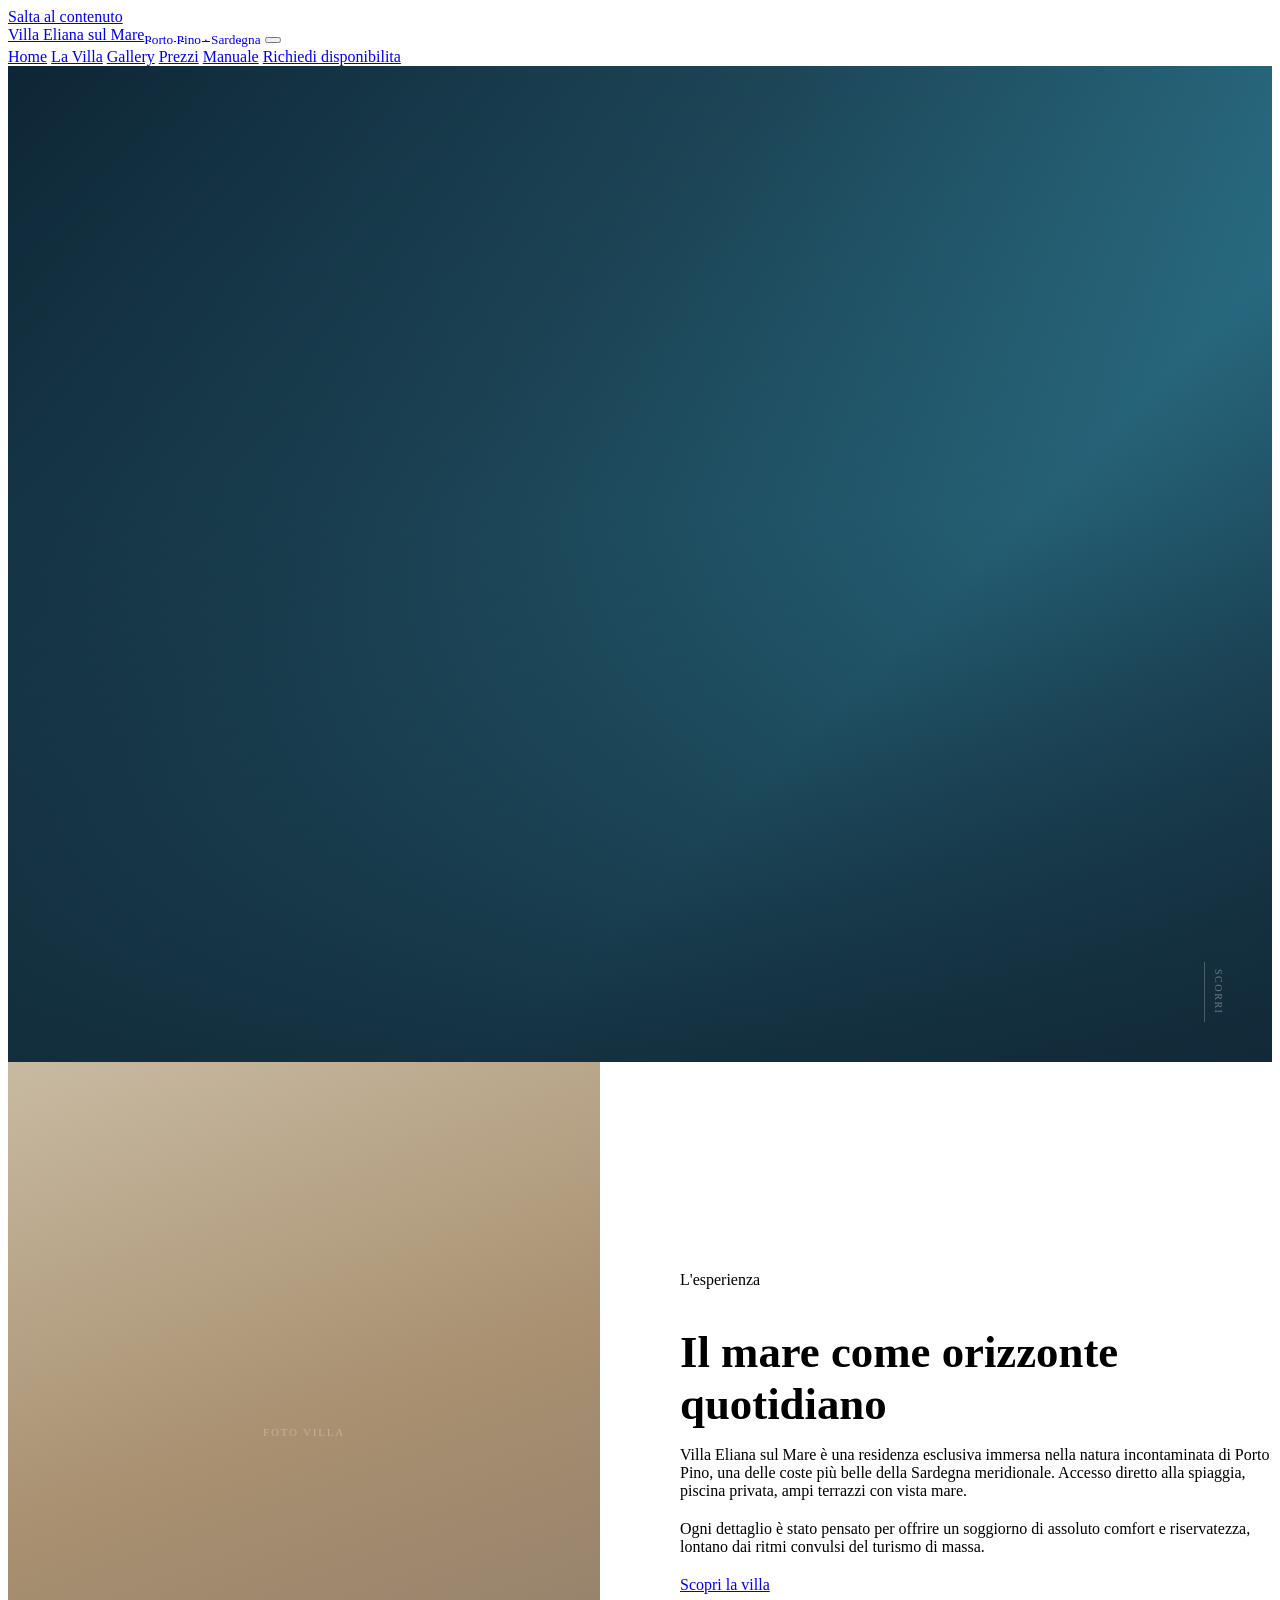
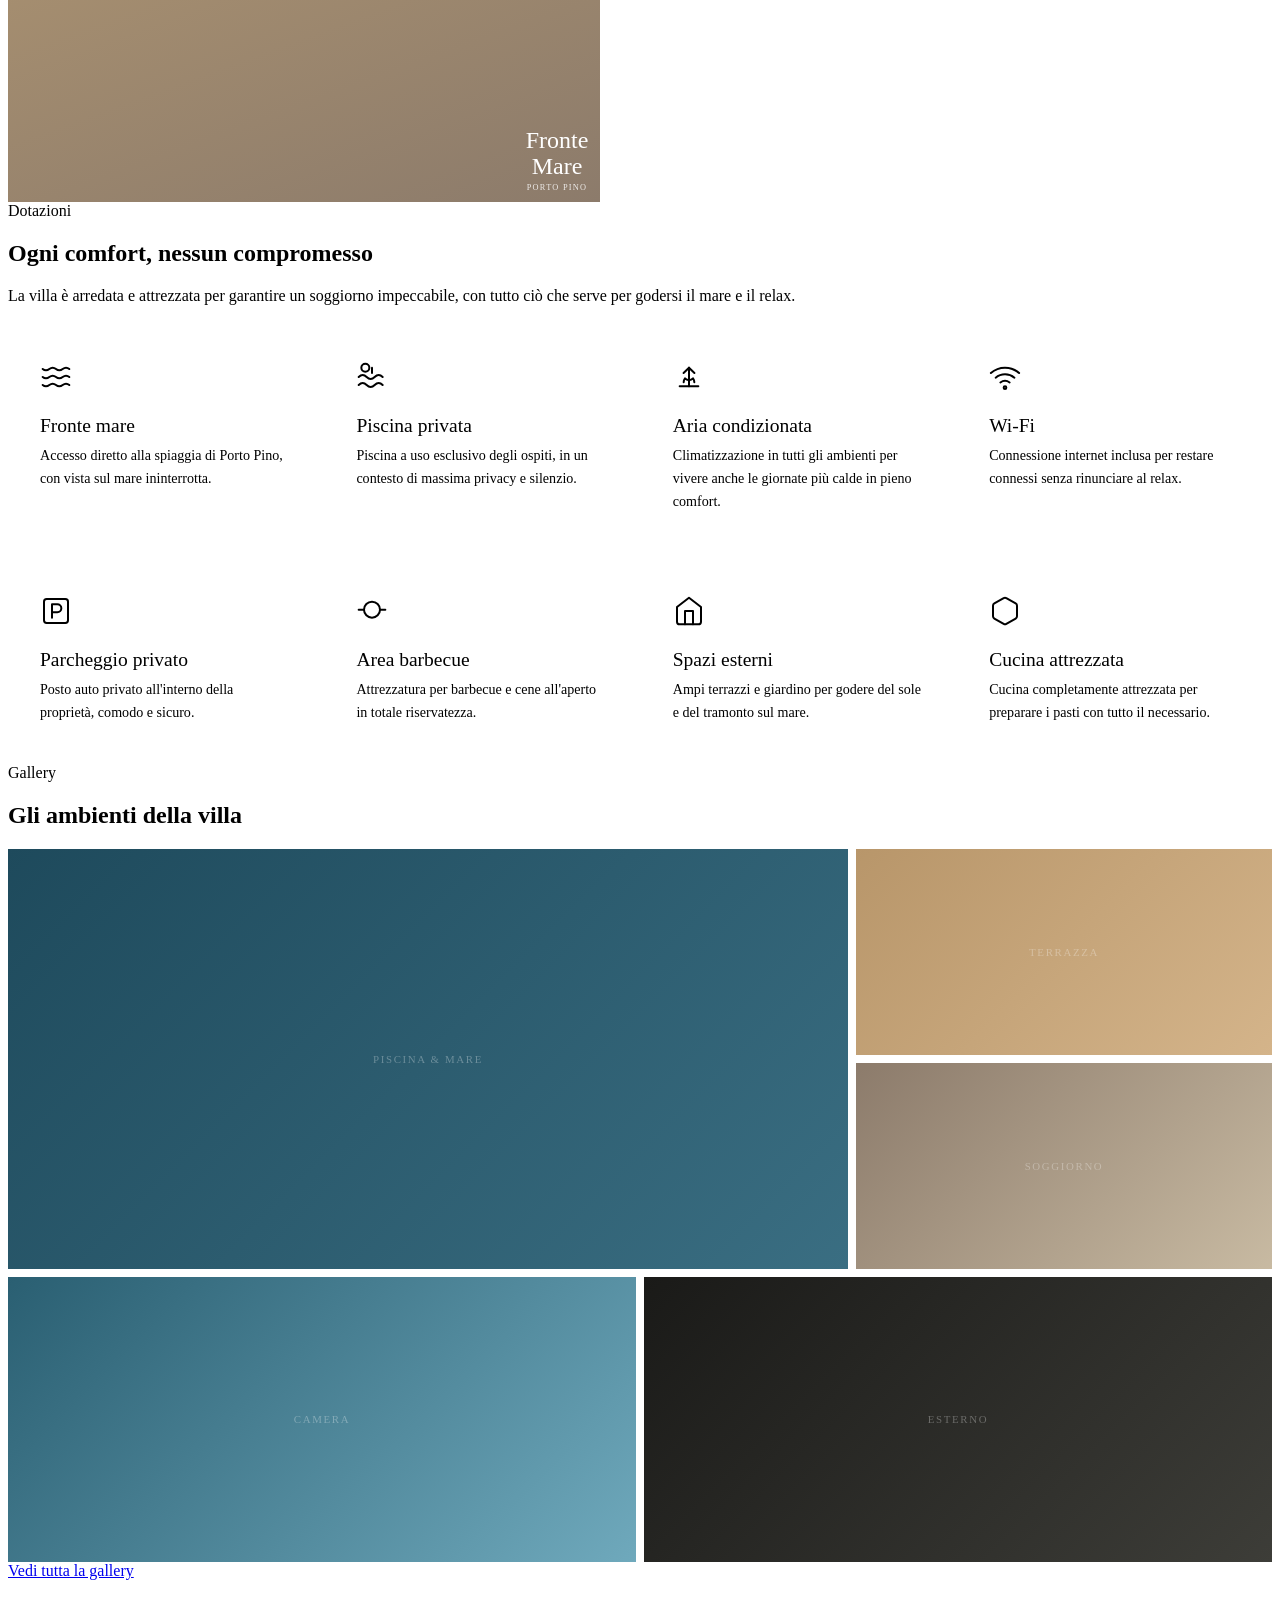
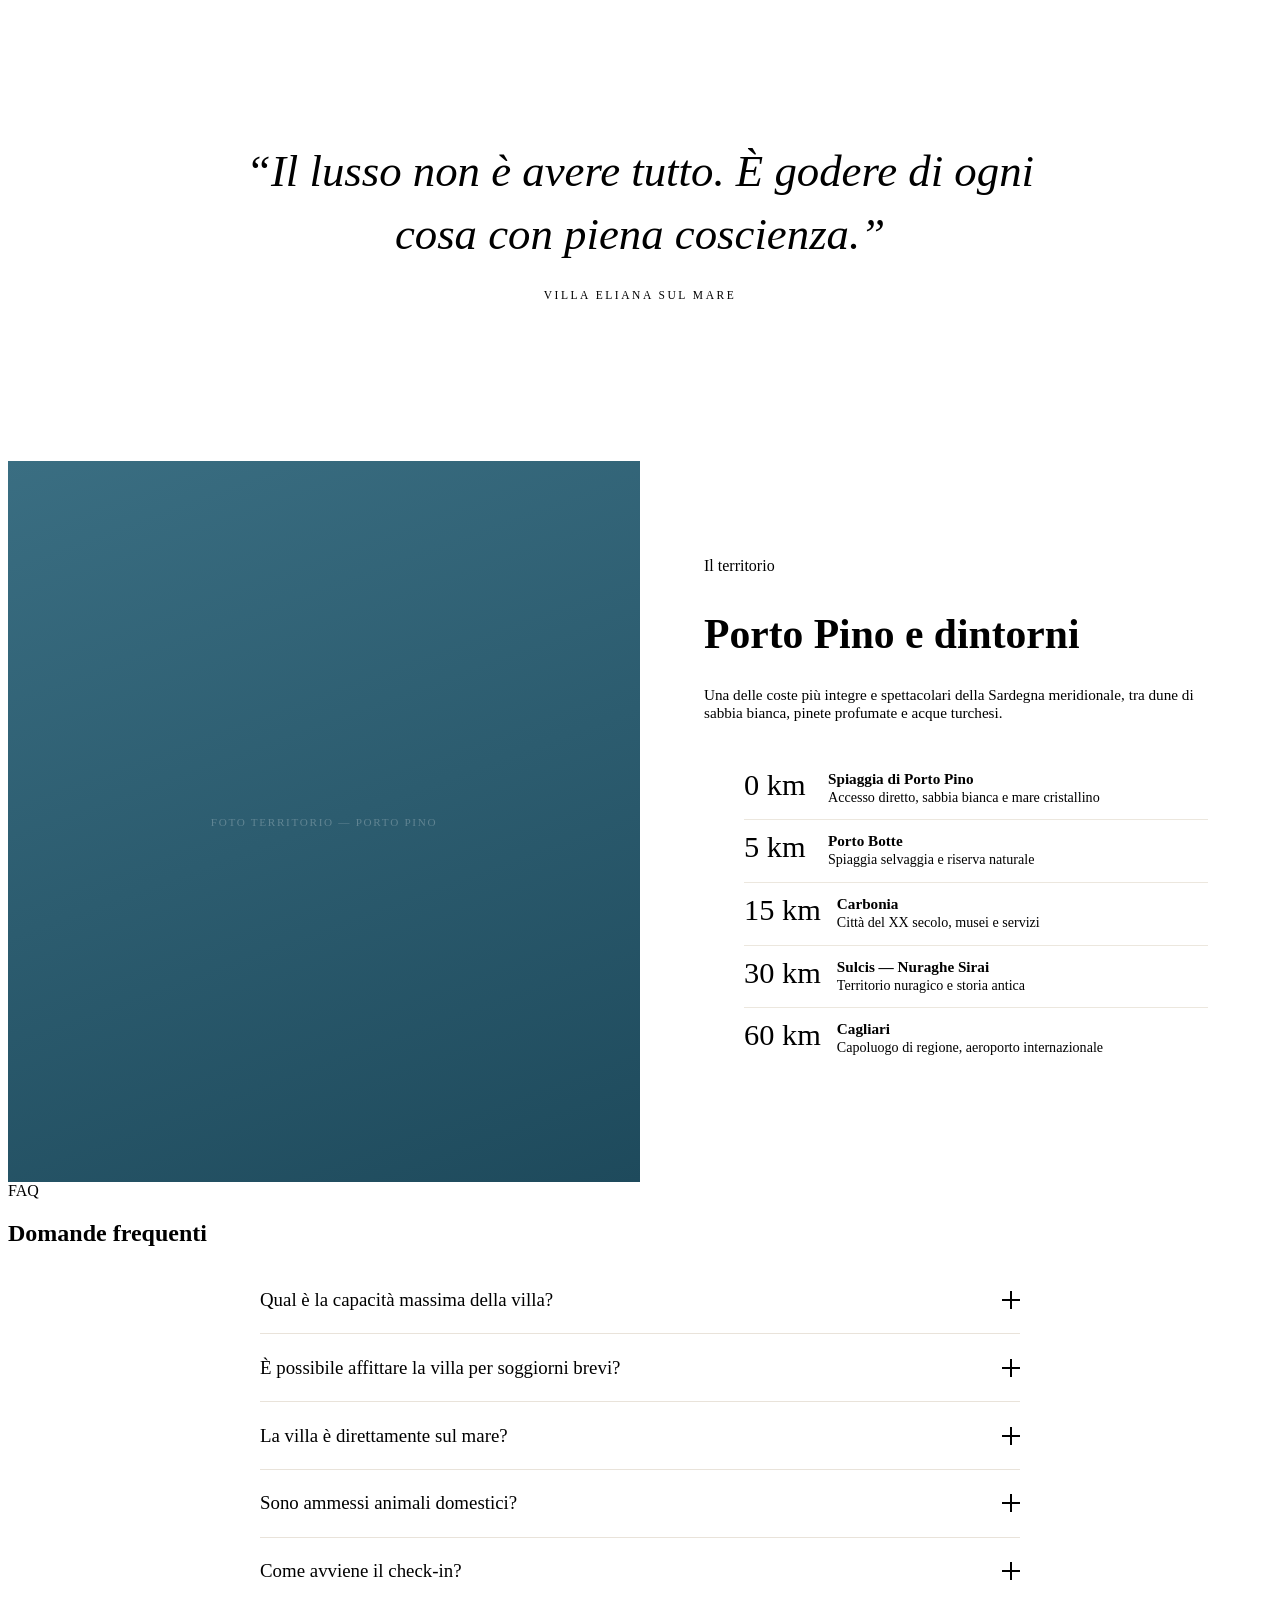
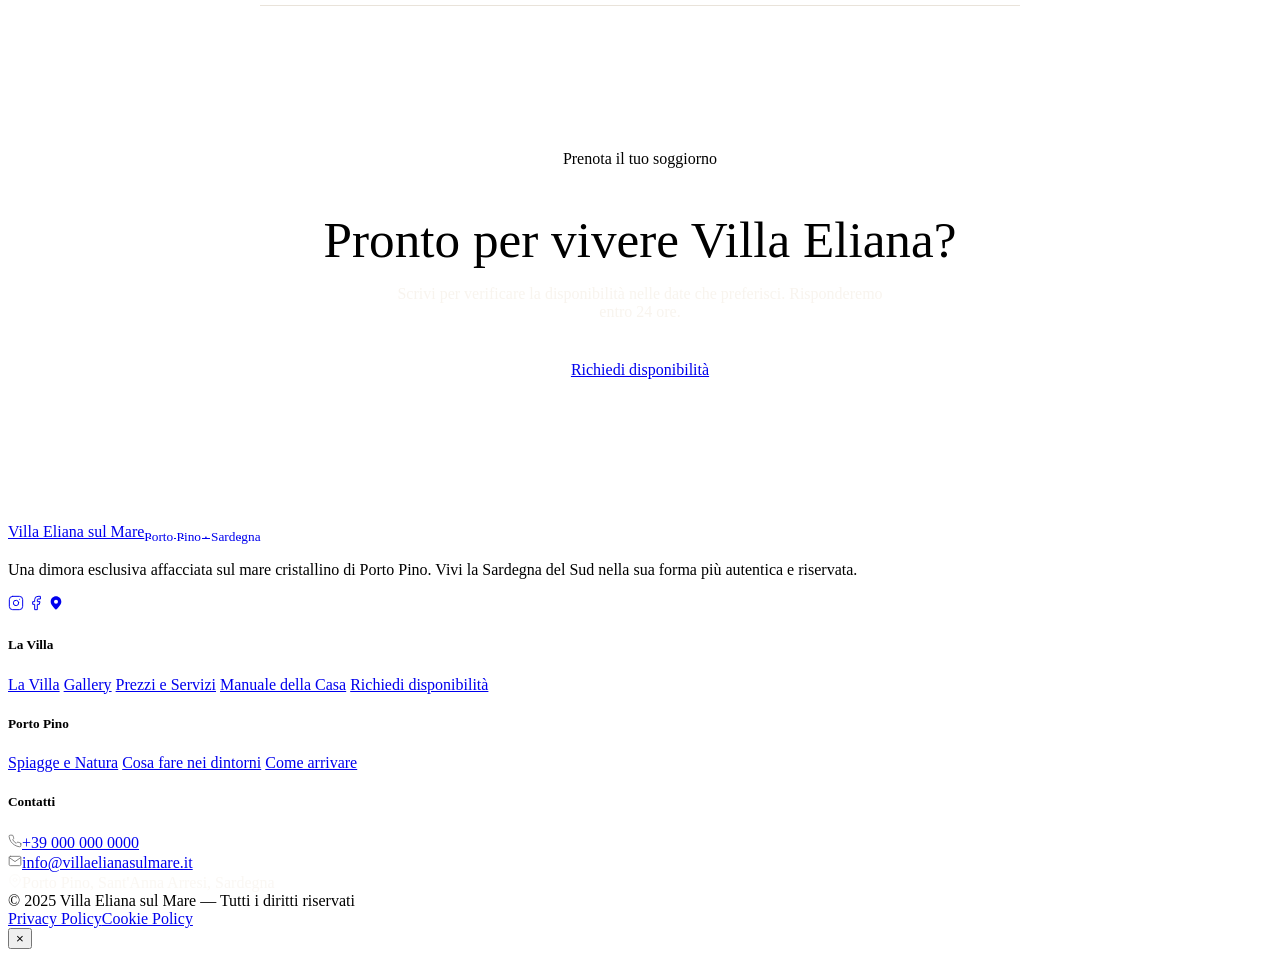
==== index.html @ 5206711b "Add files via upload" ====
<!DOCTYPE html>
<html lang="it">
<head>
<meta charset="UTF-8">
<meta name="viewport" content="width=device-width, initial-scale=1">
<title>Villa Eliana sul Mare — Affitto esclusivo fronte mare a Porto Pino, Sardegna</title>
<meta name="description" content="Villa Eliana sul Mare — dimora esclusiva con piscina privata e accesso diretto alla spiaggia di Porto Pino, Sardegna del Sud. Soggiorni di lusso in totale riservatezza.">
<link rel="preconnect" href="https://fonts.googleapis.com">
<link rel="preconnect" href="https://fonts.gstatic.com" crossorigin>
<link href="https://fonts.googleapis.com/css2?family=Cormorant+Garamond:ital,wght@0,300;0,400;0,600;1,300;1,400&family=Jost:wght@300;400;500;600&display=swap" rel="stylesheet">
<link rel="stylesheet" href="css/style.css">
<style>
/* ── HERO ── */
.hero { position: relative; min-height: 100svh; display: flex; align-items: flex-end; padding-bottom: 6rem; overflow: hidden; background: var(--sea-deep); }
.hero-bg { position: absolute; inset: 0; }
.hero-bg-img { width: 100%; height: 100%; object-fit: cover; object-position: center 35%; }
.hero-overlay { position: absolute; inset: 0; background: linear-gradient(to top, rgba(16,38,52,.86) 0%, rgba(16,38,52,.32) 55%, rgba(16,38,52,.1) 100%); }
/* Gradient placeholder when no photo */
.hero-bg-ph { width: 100%; height: 100%; background: linear-gradient(135deg, #0d2535 0%, #1e4a5c 35%, #2e7a92 65%, #1a3d4f 100%); }
.hero-content { position: relative; z-index: 2; color: var(--sand); width: 100%; }
.hero-eyebrow { font-family: var(--body); font-size: .68rem; font-weight: 500; letter-spacing: .28em; text-transform: uppercase; color: var(--gold-light); display: flex; align-items: center; gap: 1rem; margin-bottom: 1.25rem; opacity: 0; transform: translateY(16px); animation: fadeUp .8s var(--ease) .2s forwards; }
.hero-eyebrow::before { content: ''; width: 40px; height: 1px; background: var(--gold-light); display: block; }
.hero-h1 { font-family: var(--display); font-size: clamp(2.8rem, 6vw, 5.2rem); color: #fff; font-weight: 400; line-height: 1.07; letter-spacing: .01em; margin-bottom: 1.25rem; opacity: 0; transform: translateY(20px); animation: fadeUp .9s var(--ease) .4s forwards; }
.hero-sub { font-size: clamp(1rem, 1.8vw, 1.15rem); color: rgba(245,240,232,.78); max-width: 500px; line-height: 1.75; margin-bottom: 2.5rem; opacity: 0; transform: translateY(20px); animation: fadeUp .9s var(--ease) .6s forwards; }
.hero-actions { display: flex; gap: 1rem; flex-wrap: wrap; opacity: 0; transform: translateY(20px); animation: fadeUp .9s var(--ease) .8s forwards; }
.hero-scroll { position: absolute; bottom: 2.5rem; right: clamp(1.25rem,5vw,3rem); z-index: 2; display: flex; flex-direction: column; align-items: center; gap: .5rem; color: rgba(245,240,232,.4); font-size: .63rem; letter-spacing: .15em; text-transform: uppercase; writing-mode: vertical-rl; }
.hero-scroll::after { content: ''; width: 1px; height: 60px; background: rgba(245,240,232,.25); animation: scrollLine 1.6s var(--ease) infinite; }
@keyframes scrollLine { 0%{transform:scaleY(0);transform-origin:top} 50%{transform:scaleY(1);transform-origin:top} 51%{transform:scaleY(1);transform-origin:bottom} 100%{transform:scaleY(0);transform-origin:bottom} }
@keyframes fadeUp { to { opacity:1; transform:translateY(0); } }

/* ── INTRO ── */
.intro { display: grid; grid-template-columns: 1fr 1fr; gap: 5rem; align-items: center; }
.intro-visual { position: relative; }
.intro-img { aspect-ratio: 4/5; overflow: hidden; }
.intro-img-ph { width: 100%; height: 100%; background: linear-gradient(160deg, #c8baa2 0%, #a89070 50%, #8c7b6b 100%); display: flex; align-items: center; justify-content: center; color: rgba(255,255,255,.3); font-size: .7rem; letter-spacing: .15em; text-transform: uppercase; min-height: 400px; }
.intro-img img { width: 100%; height: 100%; object-fit: cover; transition: transform .8s var(--ease); }
.intro-img:hover img { transform: scale(1.04); }
.badge { position: absolute; bottom: -1.5rem; right: -1.5rem; background: var(--gold); color: #fff; width: 118px; height: 118px; border-radius: 50%; display: flex; flex-direction: column; align-items: center; justify-content: center; text-align: center; font-family: var(--display); font-size: 1.5rem; line-height: 1.1; padding: .5rem; z-index: 1; }
.badge small { font-family: var(--body); font-size: .52rem; letter-spacing: .15em; text-transform: uppercase; margin-top: 3px; opacity: .85; display: block; }
.intro-text h2 { font-family: var(--display); font-size: clamp(1.8rem,3.5vw,2.8rem); color: var(--sea-deep); margin-bottom: 1rem; }
.intro-text p { color: var(--ink-soft); margin-bottom: 1.25rem; }
@media(max-width:768px) { .intro { grid-template-columns:1fr;gap:3rem; } .badge { right:1rem;bottom:-1rem; } }

/* ── FEATURES ── */
.feat-grid { display: grid; grid-template-columns: repeat(4, 1fr); gap: 1.5px; background: var(--stone); }
.feat-card { background: var(--mist); padding: 2.5rem 2rem; transition: background .35s; }
.feat-card:hover { background: var(--sand); }
.feat-icon { margin-bottom: 1.1rem; color: var(--gold); }
.feat-title { font-family: var(--display); font-size: 1.22rem; color: var(--sea-deep); margin-bottom: .45rem; }
.feat-text { font-size: .88rem; color: var(--ink-soft); line-height: 1.65; margin: 0; }
@media(max-width:900px) { .feat-grid { grid-template-columns:1fr 1fr; } }
@media(max-width:520px) { .feat-grid { grid-template-columns:1fr; } }

/* ── GALLERY ── */
.gal { display: grid; grid-template-columns: repeat(12,1fr); gap: 8px; }
.gi { overflow: hidden; cursor: zoom-in; }
.gi-ph { width: 100%; height: 100%; display: flex; align-items: center; justify-content: center; font-size: .68rem; letter-spacing: .15em; text-transform: uppercase; color: rgba(255,255,255,.3); }
.gi img { width: 100%; height: 100%; object-fit: cover; transition: transform .7s var(--ease); display: block; }
.gi:hover img { transform: scale(1.06); }
.gi:nth-child(1) { grid-column:span 8; grid-row:span 2; min-height:420px; }
.gi:nth-child(2),.gi:nth-child(3) { grid-column:span 4; min-height:205px; }
.gi:nth-child(4),.gi:nth-child(5) { grid-column:span 6; min-height:285px; }
@media(max-width:768px) { .gal{grid-template-columns:1fr 1fr;gap:4px} .gi:nth-child(1){grid-column:span 2;min-height:260px} .gi:nth-child(2),.gi:nth-child(3),.gi:nth-child(4),.gi:nth-child(5){grid-column:span 1;min-height:180px} }

/* ── QUOTE ── */
.quote-sec { background: var(--sea-deep); padding: 9rem 0; text-align: center; position: relative; overflow: hidden; }
.quote-sec::before { content: '\201C'; position: absolute; top: -3rem; left: 50%; transform: translateX(-50%); font-family: var(--display); font-size: 22rem; color: rgba(255,255,255,.028); line-height: 1; pointer-events: none; }
.q-text { font-family: var(--display); font-size: clamp(1.6rem,3.5vw,2.8rem); color: var(--sand); font-style: italic; line-height: 1.4; max-width: 800px; margin: 0 auto 1.5rem; position: relative; z-index: 1; }
.q-by { font-family: var(--body); font-size: .72rem; letter-spacing: .22em; text-transform: uppercase; color: var(--gold-light); position: relative; z-index: 1; }

/* ── TERRITORY ── */
.territory { display: grid; grid-template-columns: 1fr 1fr; min-height: 580px; }
.terr-map { overflow: hidden; min-height: 360px; }
.terr-map-ph { width: 100%; height: 100%; background: linear-gradient(160deg, #3a6e82 0%, #1e4a5c 100%); display: flex; align-items: center; justify-content: center; color: rgba(255,255,255,.25); font-size: .7rem; letter-spacing: .15em; text-transform: uppercase; min-height: 400px; }
.terr-map img { width: 100%; height: 100%; object-fit: cover; }
.terr-body { background: var(--sand); padding: 6rem clamp(2.5rem,5vw,4.5rem); display: flex; flex-direction: column; justify-content: center; }
.terr-body h2 { font-family: var(--display); font-size: clamp(1.8rem,3.5vw,2.6rem); color: var(--sea-deep); margin-bottom: .75rem; }
.terr-body > p { color: var(--ink-soft); font-size: .95rem; margin: 1rem 0 2rem; }
.terr-list { display: flex; flex-direction: column; gap: .75rem; }
.terr-item { display: flex; gap: 1rem; align-items: flex-start; padding-bottom: .85rem; border-bottom: 1px solid rgba(200,186,162,.35); }
.terr-item:last-child { border-bottom: none; }
.terr-dist { font-family: var(--display); font-size: 1.9rem; color: var(--gold); min-width: 68px; line-height: 1; }
.terr-info { font-size: .88rem; color: var(--ink-soft); }
.terr-info strong { display: block; font-size: .95rem; color: var(--ink); margin-bottom: 1px; }
@media(max-width:768px) { .territory { grid-template-columns:1fr; } }

/* ── FAQ ── */
.faq-wrap { max-width: 760px; margin-inline: auto; }
.faq-item { border-bottom: 1px solid rgba(200,186,162,.4); }
.faq-q { display: flex; align-items: center; justify-content: space-between; width: 100%; padding: 1.4rem 0; text-align: left; font-family: var(--display); font-size: 1.18rem; color: var(--sea-deep); gap: 1rem; cursor: pointer; background: none; border: none; transition: color .3s; }
.faq-q:hover { color: var(--gold); }
.faq-icon { width: 18px; height: 18px; flex-shrink: 0; position: relative; }
.faq-icon::before,.faq-icon::after { content: ''; position: absolute; background: currentColor; transition: transform .3s var(--ease),opacity .3s; }
.faq-icon::before { width: 2px; height: 100%; top: 0; left: 50%; transform: translateX(-50%); }
.faq-icon::after { width: 100%; height: 2px; top: 50%; left: 0; transform: translateY(-50%); }
.faq-q.open .faq-icon::before { transform: translateX(-50%) rotate(90deg); opacity: 0; }
.faq-ans { overflow: hidden; max-height: 0; transition: max-height .45s var(--ease); }
.faq-ans-in { padding-bottom: 1.4rem; color: var(--ink-soft); line-height: 1.8; font-size: .95rem; }

/* ── CTA ── */
.cta-sec { background: linear-gradient(135deg, var(--sea-deep) 0%, var(--sea) 100%); text-align: center; padding: 9rem 0; }
.cta-sec h2 { font-family: var(--display); color: var(--sand); font-size: clamp(2rem,4vw,3.2rem); font-weight: 400; margin-bottom: 1rem; }
.cta-sec p { color: rgba(245,240,232,.72); max-width: 500px; margin: 0 auto 2.5rem; }
.cta-sec .eyebrow { color: var(--gold-light); }
</style>
</head>
<body>

<a class="skip-link" href="#main">Salta al contenuto</a>

<header class="site-header" id="site-header">
  <div class="container">
    <div class="header-inner">
      <a href="index.html" class="site-logo">Villa Eliana sul Mare<sub>Porto Pino &middot; Sardegna</sub></a>
      <button class="menu-toggle" id="menu-toggle" aria-controls="nav-links" aria-expanded="false" aria-label="Apri menu">
        <span></span><span></span><span></span>
      </button>
      <nav class="nav-links" id="nav-links" aria-label="Menu principale">
        <a href="index.html" class="nav-link active">Home</a>
        <a href="villa.html" class="nav-link">La Villa</a>
        <a href="gallery.html" class="nav-link">Gallery</a>
        <a href="prezzi.html" class="nav-link">Prezzi</a>
        <a href="manuale.html" class="nav-link">Manuale</a>
        <a href="contatti.html" class="nav-link btn btn--ghost nav-cta">Richiedi disponibilita</a>
      </nav>
    </div>
  </div>
</header>

<main id="main">

  <!-- HERO -->
  <section class="hero" aria-label="Villa Eliana — benvenuto">
    <div class="hero-bg">
      <div class="hero-bg-ph"></div>
      <!-- Quando hai la foto: <img class="hero-bg-img" src="images/hero.jpg" alt="Vista mare Villa Eliana, Porto Pino" loading="eager"> -->
    </div>
    <div class="hero-overlay" aria-hidden="true"></div>
    <div class="container">
      <div class="hero-content">
        <p class="hero-eyebrow">Porto Pino &middot; Sardegna</p>
        <h1 class="hero-h1">Villa Eliana<br>sul Mare</h1>
        <p class="hero-sub">Una dimora esclusiva affacciata sul mare cristallino di Porto Pino, nel cuore della Sardegna del Sud.</p>
        <div class="hero-actions">
          <a href="contatti.html" class="btn btn--gold">Richiedi disponibilita</a>
          <a href="villa.html" class="btn btn--ghost">Scopri la villa</a>
        </div>
      </div>
    </div>
    <div class="hero-scroll" aria-hidden="true">Scorri</div>
  </section>

  <!-- INTRO -->
  <section class="section" aria-labelledby="intro-h">
    <div class="container">
      <div class="intro">
        <div class="intro-visual reveal">
          <div class="intro-img">
            <div class="intro-img-ph">Foto villa</div>
            <!-- <img src="images/intro.jpg" alt="Villa Eliana — piscina e giardino" loading="lazy"> -->
          </div>
          <div class="badge" aria-hidden="true">Fronte<br>Mare<small>Porto Pino</small></div>
        </div>
        <div class="intro-text reveal">
          <span class="eyebrow">L'esperienza</span>
          <h2 id="intro-h">Il mare come orizzonte quotidiano</h2>
          <div class="divider divider--l"></div>
          <p>Villa Eliana sul Mare &egrave; una residenza esclusiva immersa nella natura incontaminata di Porto Pino, una delle coste pi&ugrave; belle della Sardegna meridionale. Accesso diretto alla spiaggia, piscina privata, ampi terrazzi con vista mare.</p>
          <p>Ogni dettaglio &egrave; stato pensato per offrire un soggiorno di assoluto comfort e riservatezza, lontano dai ritmi convulsi del turismo di massa.</p>
          <a href="villa.html" class="btn btn--outline">Scopri la villa</a>
        </div>
      </div>
    </div>
  </section>

  <!-- COMFORT -->
  <section class="section section--alt" aria-labelledby="comfort-h">
    <div class="container">
      <div class="sec-header">
        <span class="eyebrow">Dotazioni</span>
        <h2 id="comfort-h">Ogni comfort, nessun compromesso</h2>
        <div class="divider"></div>
        <p>La villa &egrave; arredata e attrezzata per garantire un soggiorno impeccabile, con tutto ci&ograve; che serve per godersi il mare e il relax.</p>
      </div>
    </div>
    <div class="feat-grid">
      <div class="feat-card reveal">
        <div class="feat-icon"><svg xmlns="http://www.w3.org/2000/svg" viewBox="0 0 24 24" fill="none" stroke="currentColor" stroke-width="1.5" stroke-linecap="round" stroke-linejoin="round" width="32" height="32"><path d="M2 12c.6.5 1.2 1 2.5 1C7 13 7 11 9.5 11c2.6 0 2.4 2 5 2 2.5 0 2.5-2 5-2 1.3 0 1.9.5 2.5 1"/><path d="M2 18c.6.5 1.2 1 2.5 1 2.5 0 2.5-2 5-2 2.6 0 2.4 2 5 2 2.5 0 2.5-2 5-2 1.3 0 1.9.5 2.5 1"/><path d="M2 6c.6.5 1.2 1 2.5 1C7 7 7 5 9.5 5c2.6 0 2.4 2 5 2 2.5 0 2.5-2 5-2 1.3 0 1.9.5 2.5 1"/></svg></div>
        <div class="feat-title">Fronte mare</div>
        <p class="feat-text">Accesso diretto alla spiaggia di Porto Pino, con vista sul mare ininterrotta.</p>
      </div>
      <div class="feat-card reveal">
        <div class="feat-icon"><svg xmlns="http://www.w3.org/2000/svg" viewBox="0 0 24 24" fill="none" stroke="currentColor" stroke-width="1.5" stroke-linecap="round" stroke-linejoin="round" width="32" height="32"><path d="M2 12c2-2 4-2 6 0s4 2 6 0 4-2 6 0"/><path d="M2 18c2-2 4-2 6 0s4 2 6 0 4-2 6 0"/><circle cx="7" cy="5" r="3"/><path d="M12 5v4"/></svg></div>
        <div class="feat-title">Piscina privata</div>
        <p class="feat-text">Piscina a uso esclusivo degli ospiti, in un contesto di massima privacy e silenzio.</p>
      </div>
      <div class="feat-card reveal">
        <div class="feat-icon"><svg xmlns="http://www.w3.org/2000/svg" viewBox="0 0 24 24" fill="none" stroke="currentColor" stroke-width="1.5" stroke-linecap="round" stroke-linejoin="round" width="32" height="32"><path d="M8 16a5 5 0 0 1 1-3 4 4 0 0 0 6 0 5 5 0 0 1 1 3"/><path d="M7.93 9.01 12 5l4.07 4.01M5 19h14"/><line x1="12" y1="5" x2="12" y2="19"/></svg></div>
        <div class="feat-title">Aria condizionata</div>
        <p class="feat-text">Climatizzazione in tutti gli ambienti per vivere anche le giornate pi&ugrave; calde in pieno comfort.</p>
      </div>
      <div class="feat-card reveal">
        <div class="feat-icon"><svg xmlns="http://www.w3.org/2000/svg" viewBox="0 0 24 24" fill="none" stroke="currentColor" stroke-width="1.5" stroke-linecap="round" stroke-linejoin="round" width="32" height="32"><path d="M5 12.55a11 11 0 0 1 14.08 0"/><path d="M1.42 9a16 16 0 0 1 21.16 0"/><path d="M8.53 16.11a6 6 0 0 1 6.95 0"/><circle cx="12" cy="20" r="1"/></svg></div>
        <div class="feat-title">Wi-Fi</div>
        <p class="feat-text">Connessione internet inclusa per restare connessi senza rinunciare al relax.</p>
      </div>
      <div class="feat-card reveal">
        <div class="feat-icon"><svg xmlns="http://www.w3.org/2000/svg" viewBox="0 0 24 24" fill="none" stroke="currentColor" stroke-width="1.5" stroke-linecap="round" stroke-linejoin="round" width="32" height="32"><rect x="3" y="3" width="18" height="18" rx="2"/><path d="M9 17V7h4a3 3 0 0 1 0 6H9"/></svg></div>
        <div class="feat-title">Parcheggio privato</div>
        <p class="feat-text">Posto auto privato all'interno della propriet&agrave;, comodo e sicuro.</p>
      </div>
      <div class="feat-card reveal">
        <div class="feat-icon"><svg xmlns="http://www.w3.org/2000/svg" viewBox="0 0 24 24" fill="none" stroke="currentColor" stroke-width="1.5" stroke-linecap="round" stroke-linejoin="round" width="32" height="32"><circle cx="12" cy="11" r="6"/><path d="M6 11H2m20 0h-4"/></svg></div>
        <div class="feat-title">Area barbecue</div>
        <p class="feat-text">Attrezzatura per barbecue e cene all'aperto in totale riservatezza.</p>
      </div>
      <div class="feat-card reveal">
        <div class="feat-icon"><svg xmlns="http://www.w3.org/2000/svg" viewBox="0 0 24 24" fill="none" stroke="currentColor" stroke-width="1.5" stroke-linecap="round" stroke-linejoin="round" width="32" height="32"><path d="M3 9l9-7 9 7v11a2 2 0 0 1-2 2H5a2 2 0 0 1-2-2z"/><polyline points="9 22 9 12 15 12 15 22"/></svg></div>
        <div class="feat-title">Spazi esterni</div>
        <p class="feat-text">Ampi terrazzi e giardino per godere del sole e del tramonto sul mare.</p>
      </div>
      <div class="feat-card reveal">
        <div class="feat-icon"><svg xmlns="http://www.w3.org/2000/svg" viewBox="0 0 24 24" fill="none" stroke="currentColor" stroke-width="1.5" stroke-linecap="round" stroke-linejoin="round" width="32" height="32"><path d="M21 16V8a2 2 0 0 0-1-1.73l-7-4a2 2 0 0 0-2 0l-7 4A2 2 0 0 0 3 8v8a2 2 0 0 0 1 1.73l7 4a2 2 0 0 0 2 0l7-4A2 2 0 0 0 21 16z"/></svg></div>
        <div class="feat-title">Cucina attrezzata</div>
        <p class="feat-text">Cucina completamente attrezzata per preparare i pasti con tutto il necessario.</p>
      </div>
    </div>
  </section>

  <!-- GALLERY PREVIEW -->
  <section class="section" aria-labelledby="gal-h">
    <div class="container">
      <div class="sec-header">
        <span class="eyebrow">Gallery</span>
        <h2 id="gal-h">Gli ambienti della villa</h2>
        <div class="divider"></div>
      </div>
      <div class="gal">
        <div class="gi"><div class="gi-ph" style="background:linear-gradient(135deg,#1e4a5c,#3a6e82);min-height:420px">Piscina &amp; Mare</div></div>
        <div class="gi"><div class="gi-ph" style="background:linear-gradient(135deg,#b8966a,#d4b48a);min-height:205px">Terrazza</div></div>
        <div class="gi"><div class="gi-ph" style="background:linear-gradient(135deg,#8c7b6b,#c8baa2);min-height:205px">Soggiorno</div></div>
        <div class="gi"><div class="gi-ph" style="background:linear-gradient(135deg,#2a5f72,#6fa9bc);min-height:285px">Camera</div></div>
        <div class="gi"><div class="gi-ph" style="background:linear-gradient(135deg,#1a1a18,#3d3d38);min-height:285px">Esterno</div></div>
      </div>
      <div class="text-center mt-lg">
        <a href="gallery.html" class="btn btn--outline">Vedi tutta la gallery</a>
      </div>
    </div>
  </section>

  <!-- QUOTE -->
  <section class="quote-sec" aria-label="Citazione">
    <div class="container">
      <blockquote>
        <p class="q-text">&ldquo;Il lusso non &egrave; avere tutto. &Egrave; godere di ogni cosa con piena coscienza.&rdquo;</p>
        <footer class="q-by">Villa Eliana sul Mare</footer>
      </blockquote>
    </div>
  </section>

  <!-- TERRITORY -->
  <section class="territory" aria-labelledby="terr-h">
    <div class="terr-map">
      <div class="terr-map-ph">Foto territorio &mdash; Porto Pino</div>
      <!-- <img src="images/territorio.jpg" alt="Porto Pino e dintorni" loading="lazy"> -->
    </div>
    <div class="terr-body">
      <span class="eyebrow">Il territorio</span>
      <h2 id="terr-h">Porto Pino e dintorni</h2>
      <div class="divider divider--l"></div>
      <p>Una delle coste pi&ugrave; integre e spettacolari della Sardegna meridionale, tra dune di sabbia bianca, pinete profumate e acque turchesi.</p>
      <ul class="terr-list">
        <li class="terr-item reveal"><span class="terr-dist">0 km</span><div class="terr-info"><strong>Spiaggia di Porto Pino</strong>Accesso diretto, sabbia bianca e mare cristallino</div></li>
        <li class="terr-item reveal"><span class="terr-dist">5 km</span><div class="terr-info"><strong>Porto Botte</strong>Spiaggia selvaggia e riserva naturale</div></li>
        <li class="terr-item reveal"><span class="terr-dist">15 km</span><div class="terr-info"><strong>Carbonia</strong>Citt&agrave; del XX secolo, musei e servizi</div></li>
        <li class="terr-item reveal"><span class="terr-dist">30 km</span><div class="terr-info"><strong>Sulcis &mdash; Nuraghe Sirai</strong>Territorio nuragico e storia antica</div></li>
        <li class="terr-item reveal"><span class="terr-dist">60 km</span><div class="terr-info"><strong>Cagliari</strong>Capoluogo di regione, aeroporto internazionale</div></li>
      </ul>
    </div>
  </section>

  <!-- FAQ -->
  <section class="section section--alt" aria-labelledby="faq-h">
    <div class="container">
      <div class="sec-header">
        <span class="eyebrow">FAQ</span>
        <h2 id="faq-h">Domande frequenti</h2>
        <div class="divider"></div>
      </div>
      <div class="faq-wrap" id="faq-accordion">
        <div class="faq-item">
          <button class="faq-q" aria-expanded="false" aria-controls="faq1"><span>Qual &egrave; la capacit&agrave; massima della villa?</span><span class="faq-icon" aria-hidden="true"></span></button>
          <div class="faq-ans" id="faq1"><div class="faq-ans-in">La villa pu&ograve; ospitare fino a 8 persone in totale comfort. Per maggiori dettagli sugli spazi e la disposizione delle camere, consulta la sezione <a href="prezzi.html">Prezzi e Servizi</a> o contattaci direttamente.</div></div>
        </div>
        <div class="faq-item">
          <button class="faq-q" aria-expanded="false" aria-controls="faq2"><span>È possibile affittare la villa per soggiorni brevi?</span><span class="faq-icon" aria-hidden="true"></span></button>
          <div class="faq-ans" id="faq2"><div class="faq-ans-in">In alta stagione il soggiorno minimo &egrave; di 7 notti (sabato-sabato). In bassa stagione sono possibili periodi pi&ugrave; brevi. Controlla la disponibilit&agrave; nella pagina <a href="prezzi.html">Prezzi e Servizi</a> o scrivici.</div></div>
        </div>
        <div class="faq-item">
          <button class="faq-q" aria-expanded="false" aria-controls="faq3"><span>La villa &egrave; direttamente sul mare?</span><span class="faq-icon" aria-hidden="true"></span></button>
          <div class="faq-ans" id="faq3"><div class="faq-ans-in">S&igrave;, Villa Eliana si trova in posizione fronte mare con accesso diretto alla spiaggia di Porto Pino. La vista sul mare &egrave; presente da quasi tutti gli ambienti della villa.</div></div>
        </div>
        <div class="faq-item">
          <button class="faq-q" aria-expanded="false" aria-controls="faq4"><span>Sono ammessi animali domestici?</span><span class="faq-icon" aria-hidden="true"></span></button>
          <div class="faq-ans" id="faq4"><div class="faq-ans-in">Per informazioni sull'ammissione di animali domestici, vi preghiamo di <a href="contatti.html">contattarci</a> prima della prenotazione: ogni richiesta viene valutata singolarmente.</div></div>
        </div>
        <div class="faq-item">
          <button class="faq-q" aria-expanded="false" aria-controls="faq5"><span>Come avviene il check-in?</span><span class="faq-icon" aria-hidden="true"></span></button>
          <div class="faq-ans" id="faq5"><div class="faq-ans-in">Le modalit&agrave; di check-in sono descritte nel <a href="manuale.html">Manuale della Casa</a>. Riceverai tutte le istruzioni dettagliate via email prima del tuo arrivo.</div></div>
        </div>
      </div>
    </div>
  </section>

  <!-- CTA -->
  <section class="cta-sec" aria-labelledby="cta-h">
    <div class="container">
      <span class="eyebrow">Prenota il tuo soggiorno</span>
      <h2 id="cta-h">Pronto per vivere Villa Eliana?</h2>
      <p>Scrivi per verificare la disponibilit&agrave; nelle date che preferisci. Risponderemo entro 24 ore.</p>
      <a href="contatti.html" class="btn btn--gold">Richiedi disponibilit&agrave;</a>
    </div>
  </section>

</main>

<footer class="site-footer">
  <div class="container">
    <div class="footer-grid">
      <div class="footer-brand">
        <a href="index.html" class="footer-logo">Villa Eliana sul Mare<sub>Porto Pino &middot; Sardegna</sub></a>
        <p>Una dimora esclusiva affacciata sul mare cristallino di Porto Pino. Vivi la Sardegna del Sud nella sua forma pi&ugrave; autentica e riservata.</p>
        <div class="footer-social">
          <a href="#" class="social-a" aria-label="Instagram"><svg xmlns="http://www.w3.org/2000/svg" viewBox="0 0 24 24" fill="none" stroke="currentColor" stroke-width="1.5" stroke-linecap="round" stroke-linejoin="round" width="16" height="16"><rect x="2" y="2" width="20" height="20" rx="5"/><path d="M16 11.37A4 4 0 1 1 12.63 8 4 4 0 0 1 16 11.37z"/><line x1="17.5" y1="6.5" x2="17.51" y2="6.5"/></svg></a>
          <a href="#" class="social-a" aria-label="Facebook"><svg xmlns="http://www.w3.org/2000/svg" viewBox="0 0 24 24" fill="none" stroke="currentColor" stroke-width="1.5" stroke-linecap="round" stroke-linejoin="round" width="16" height="16"><path d="M18 2h-3a5 5 0 0 0-5 5v3H7v4h3v8h4v-8h3l1-4h-4V7a1 1 0 0 1 1-1h3z"/></svg></a>
          <a href="#" class="social-a" aria-label="Airbnb"><svg xmlns="http://www.w3.org/2000/svg" viewBox="0 0 24 24" fill="currentColor" width="16" height="16"><path d="M12 2C7.6 2 4 5.6 4 10c0 5.4 8 12 8 12s8-6.6 8-12c0-4.4-3.6-8-8-8zm0 11a3 3 0 1 1 0-6 3 3 0 0 1 0 6z"/></svg></a>
        </div>
      </div>
      <div class="footer-col">
        <h5>La Villa</h5>
        <nav class="footer-links">
          <a href="villa.html">La Villa</a>
          <a href="gallery.html">Gallery</a>
          <a href="prezzi.html">Prezzi e Servizi</a>
          <a href="manuale.html">Manuale della Casa</a>
          <a href="contatti.html">Richiedi disponibilit&agrave;</a>
        </nav>
      </div>
      <div class="footer-col">
        <h5>Porto Pino</h5>
        <nav class="footer-links">
          <a href="#">Spiagge e Natura</a>
          <a href="#">Cosa fare nei dintorni</a>
          <a href="#">Come arrivare</a>
        </nav>
      </div>
      <div class="footer-col">
        <h5>Contatti</h5>
        <div class="footer-links">
          <div class="footer-contact-row"><svg xmlns="http://www.w3.org/2000/svg" viewBox="0 0 24 24" fill="none" stroke="currentColor" stroke-width="1.5" stroke-linecap="round" stroke-linejoin="round" width="14" height="14" style="flex-shrink:0;margin-top:2px;opacity:.55"><path d="M22 16.92v3a2 2 0 0 1-2.18 2 19.79 19.79 0 0 1-8.63-3.07A19.5 19.5 0 0 1 4.99 13a19.79 19.79 0 0 1-3.07-8.67A2 2 0 0 1 3.92 2h3a2 2 0 0 1 2 1.72c.127.96.361 1.903.7 2.81a2 2 0 0 1-.45 2.11L8.09 9.91a16 16 0 0 0 6 6l1.27-1.27a2 2 0 0 1 2.11-.45c.907.339 1.85.573 2.81.7A2 2 0 0 1 22 16.92z"/></svg><a href="tel:+39000000000">+39 000 000 0000</a></div>
          <div class="footer-contact-row"><svg xmlns="http://www.w3.org/2000/svg" viewBox="0 0 24 24" fill="none" stroke="currentColor" stroke-width="1.5" stroke-linecap="round" stroke-linejoin="round" width="14" height="14" style="flex-shrink:0;margin-top:2px;opacity:.55"><path d="M4 4h16c1.1 0 2 .9 2 2v12c0 1.1-.9 2-2 2H4c-1.1 0-2-.9-2-2V6c0-1.1.9-2 2-2z"/><polyline points="22,6 12,13 2,6"/></svg><a href="mailto:info@villaelianasulmare.it">info@villaelianasulmare.it</a></div>
          <div class="footer-contact-row" style="color:rgba(245,240,232,.5)"><svg xmlns="http://www.w3.org/2000/svg" viewBox="0 0 24 24" fill="none" stroke="currentColor" stroke-width="1.5" stroke-linecap="round" stroke-linejoin="round" width="14" height="14" style="flex-shrink:0;margin-top:2px;opacity:.55"><path d="M21 10c0 7-9 13-9 13s-9-6-9-13a9 9 0 0 1 18 0z"/><circle cx="12" cy="10" r="3"/></svg>Porto Pino, Sant'Anna Arresi, Sardegna</div>
        </div>
      </div>
    </div>
    <div class="footer-bottom">
      <span>&copy; 2025 Villa Eliana sul Mare &mdash; Tutti i diritti riservati</span>
      <div class="footer-policy"><a href="#">Privacy Policy</a><a href="#">Cookie Policy</a></div>
    </div>
  </div>
</footer>

<div class="lightbox" id="lightbox" role="dialog" aria-modal="true" aria-label="Visualizzazione immagine">
  <button class="lb-close" id="lb-close" aria-label="Chiudi">&times;</button>
  <img src="" alt="" id="lb-img">
</div>

<script src="js/main.js"></script>
</body>
</html>
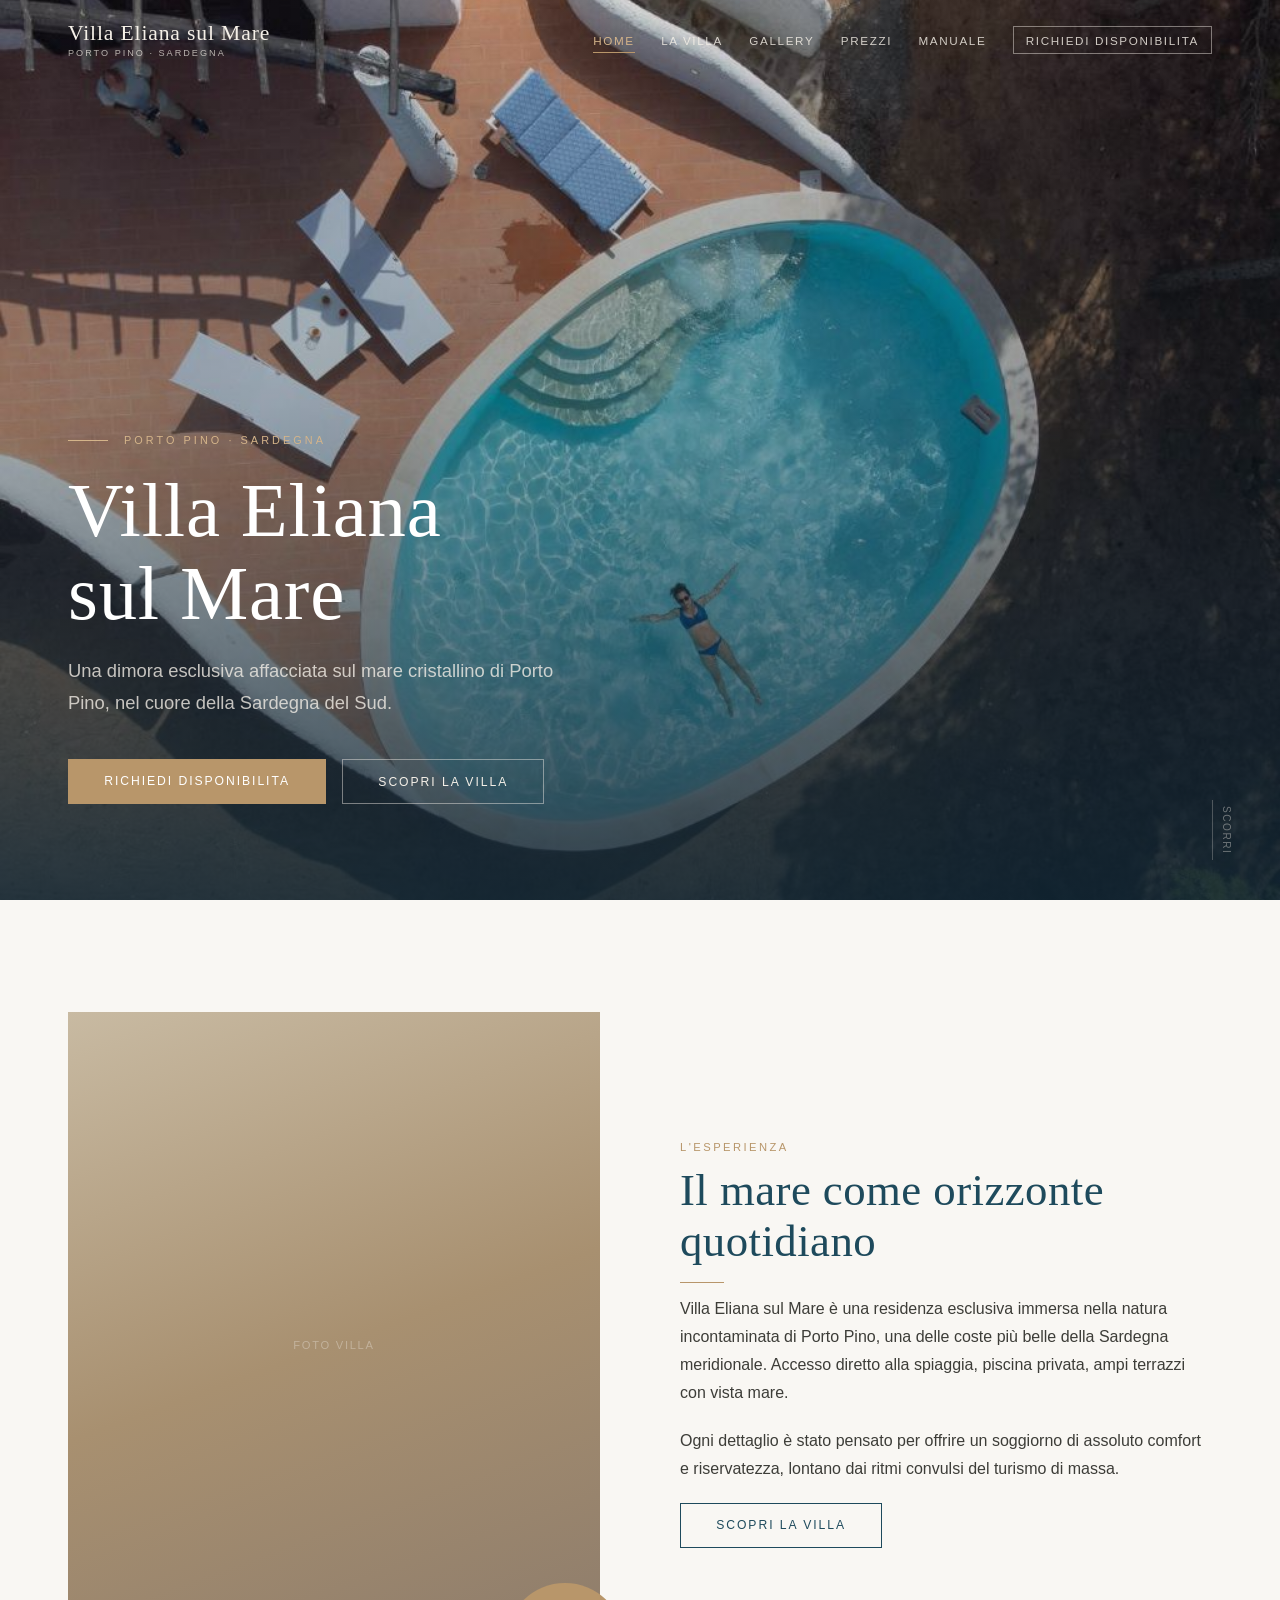
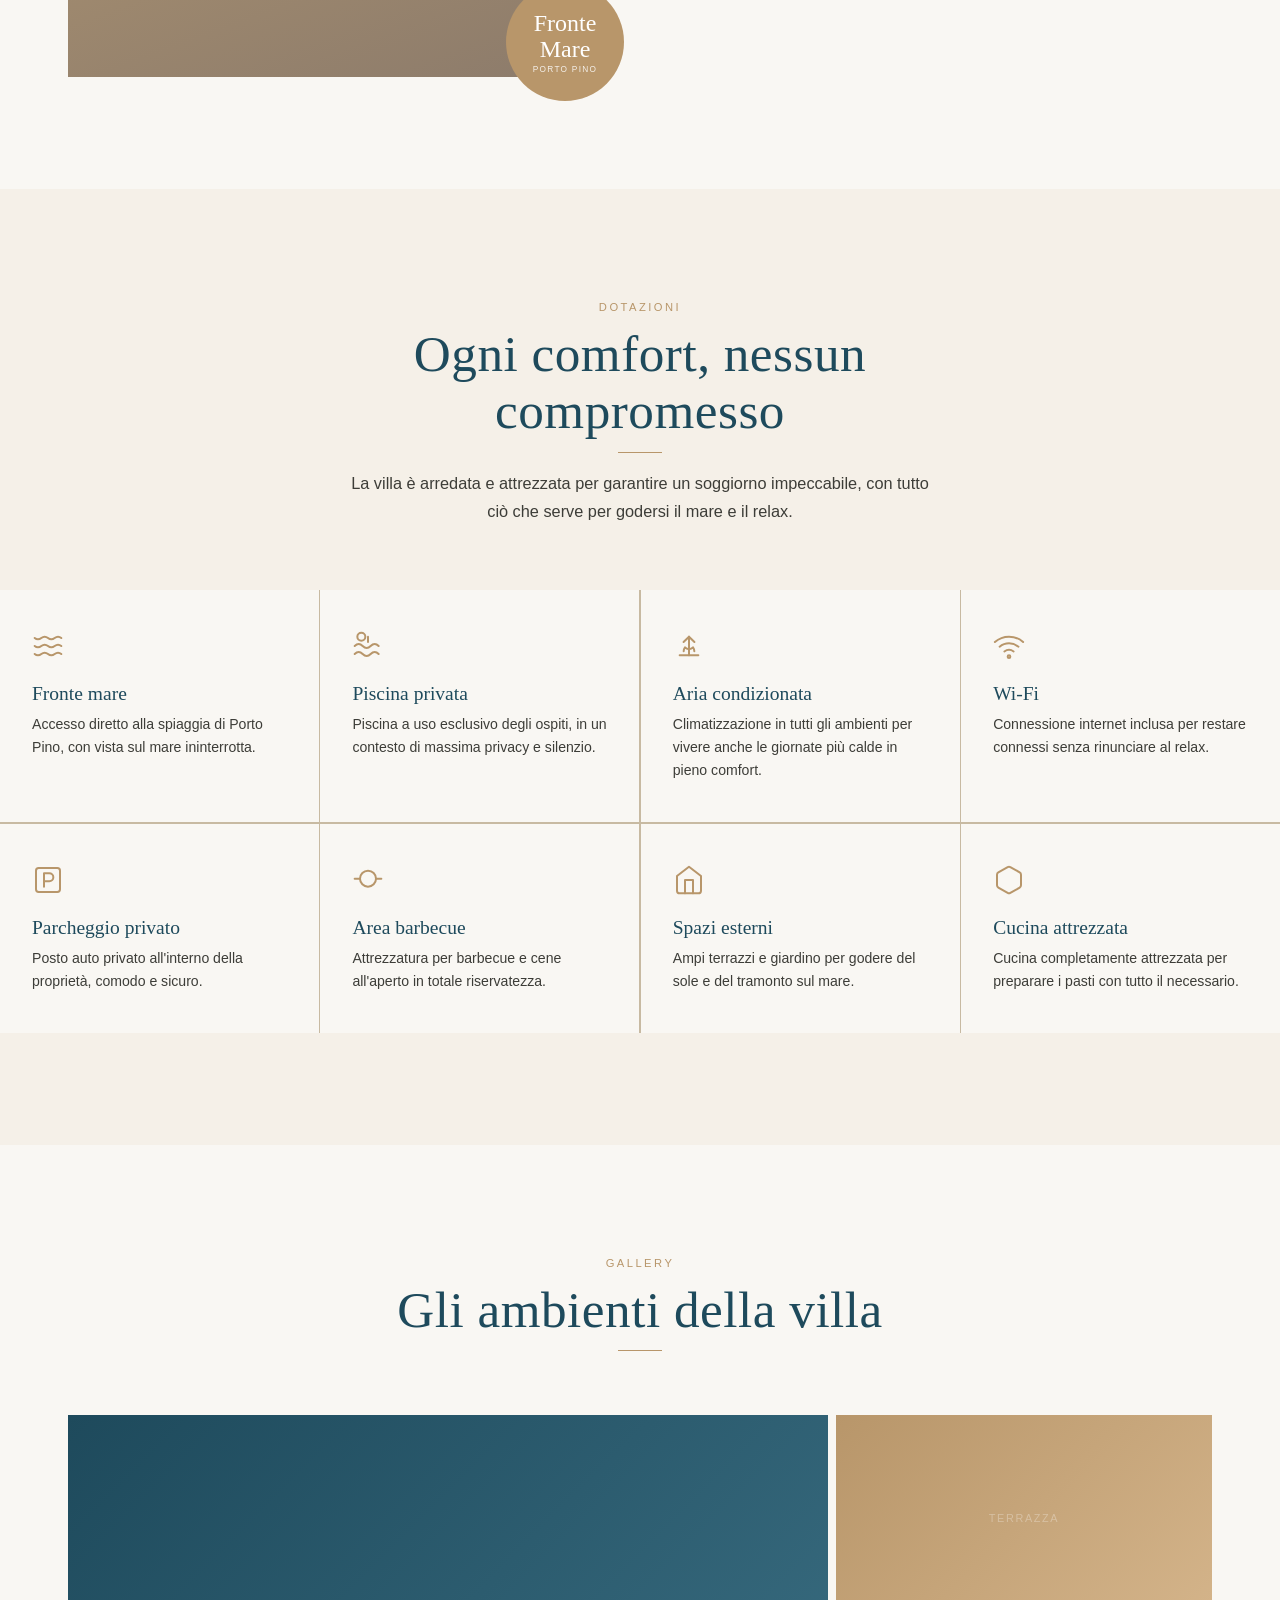
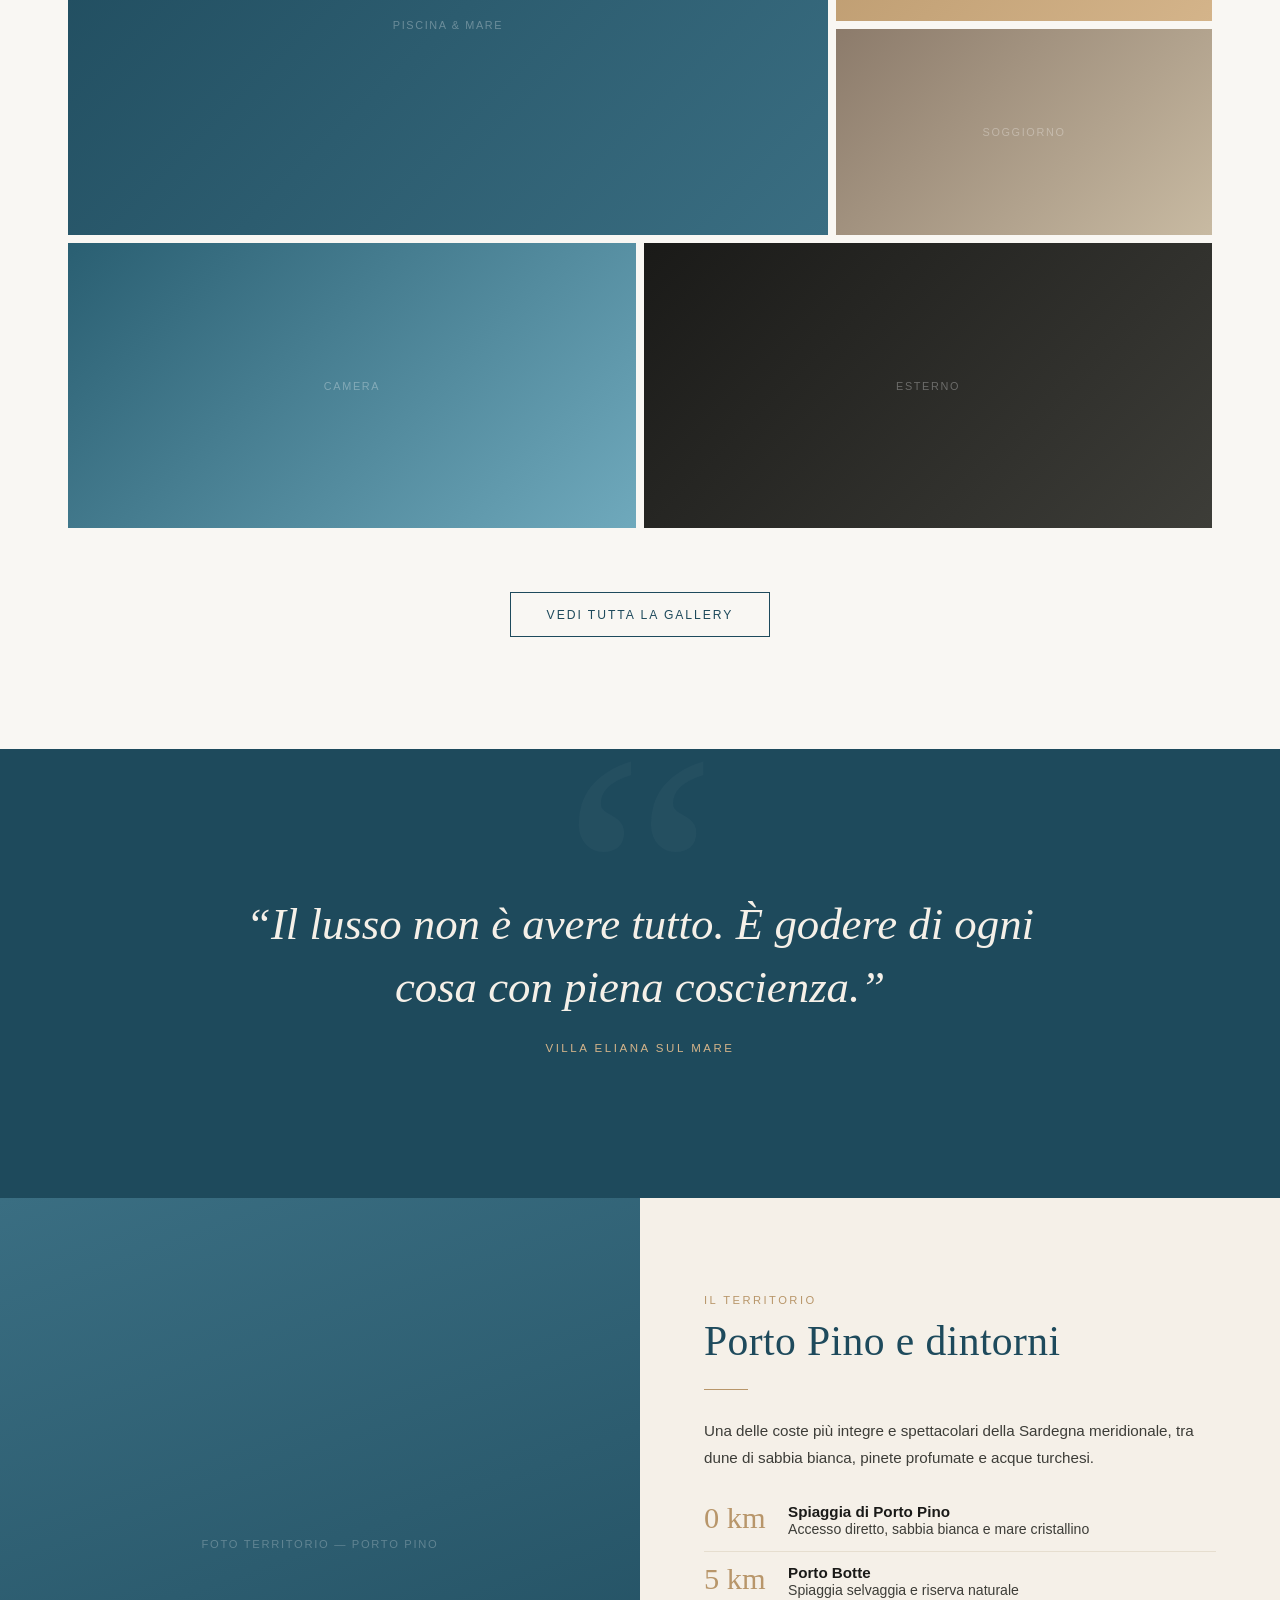
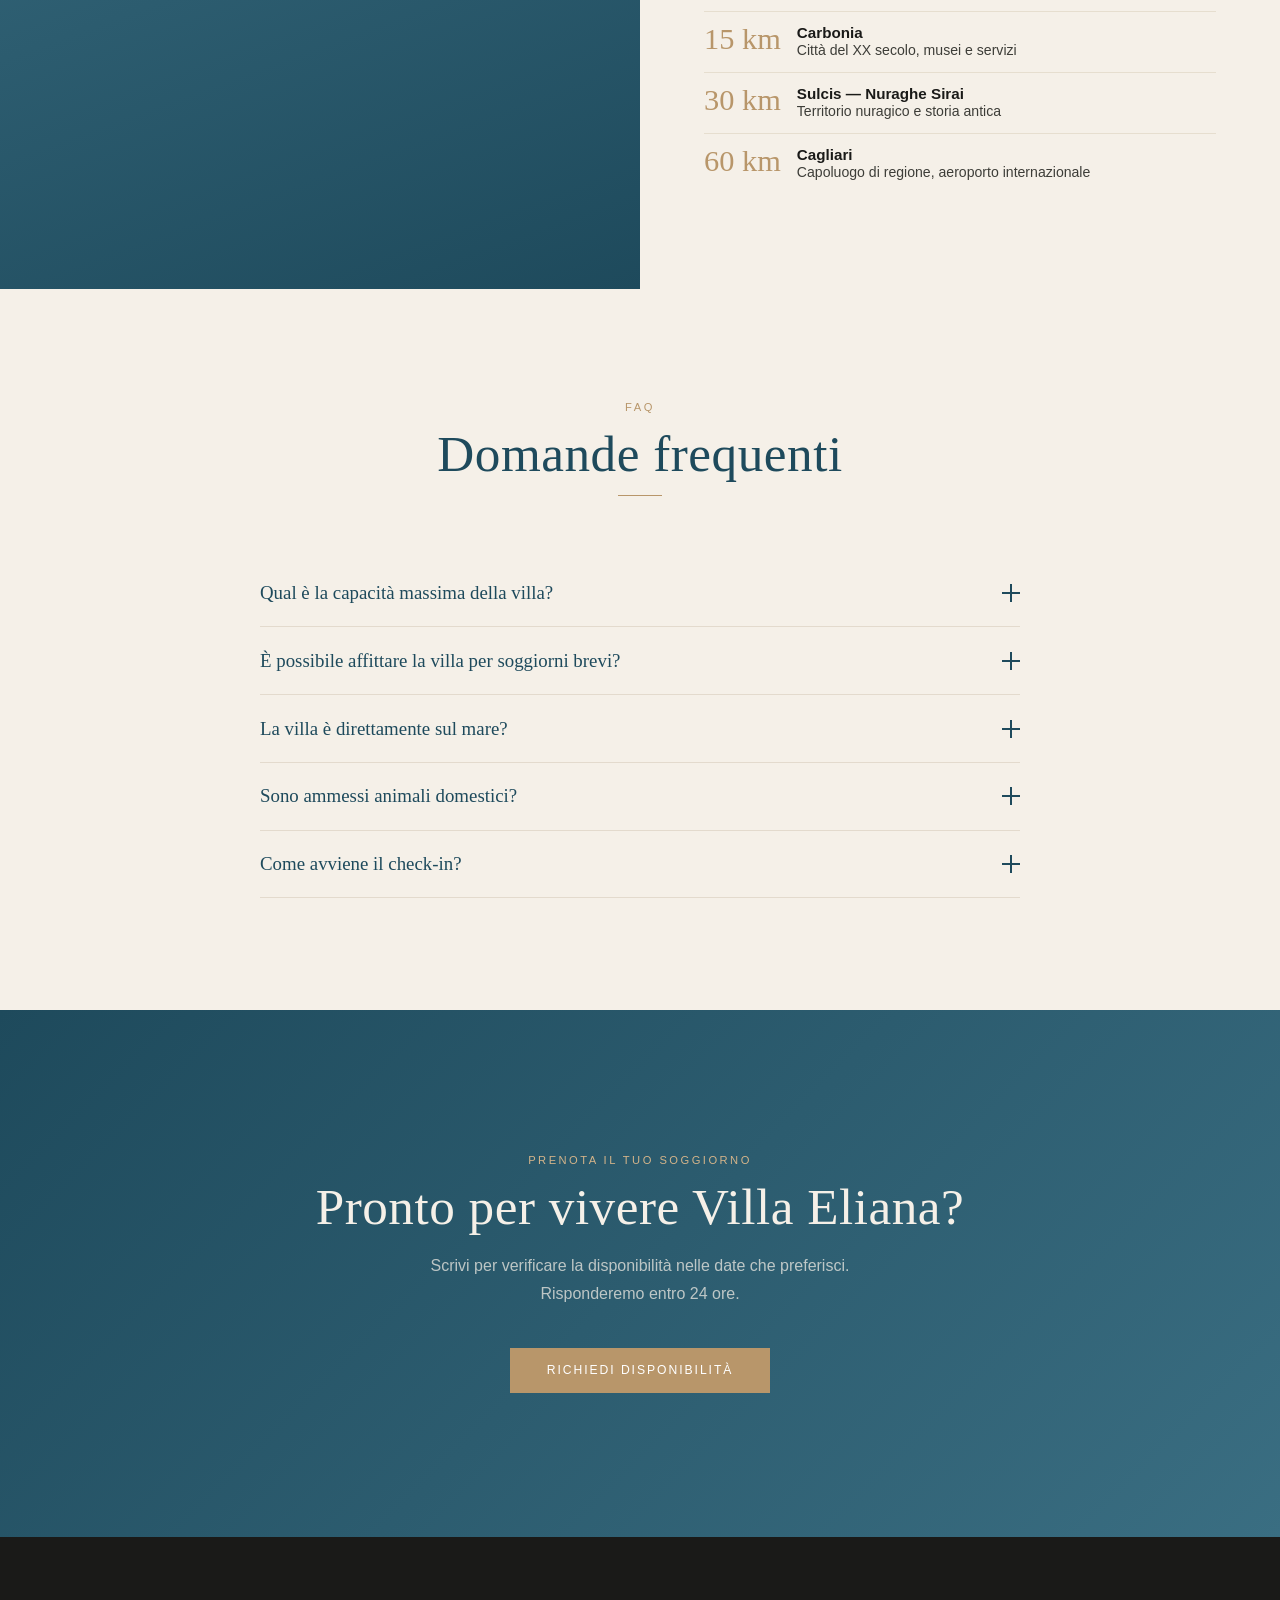
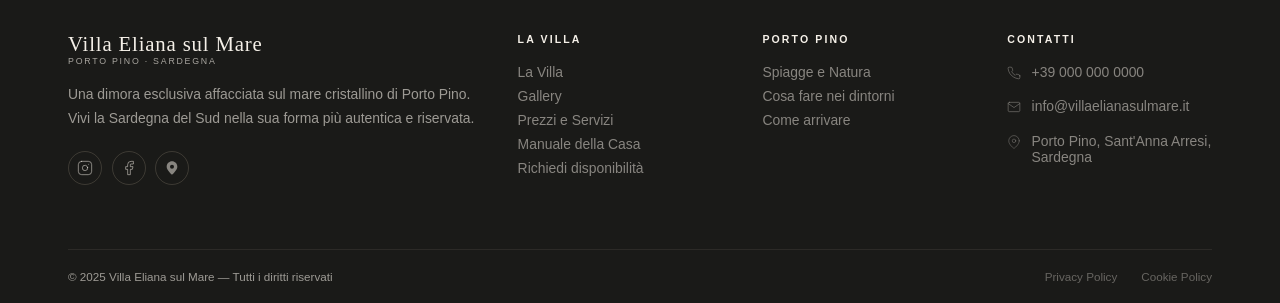
==== commit 8c940f22: "Update index.html" ====
--- a/index.html
+++ b/index.html
@@ -132,8 +132,7 @@
   <!-- HERO -->
   <section class="hero" aria-label="Villa Eliana — benvenuto">
     <div class="hero-bg">
-      <div class="hero-bg-ph"></div>
-      <!-- Quando hai la foto: <img class="hero-bg-img" src="images/hero.jpg" alt="Vista mare Villa Eliana, Porto Pino" loading="eager"> -->
+      <img class="hero-bg-img" src="images/villa-eliana-hero.jpg" alt="Vista mare Villa Eliana, Porto Pino" loading="eager">
     </div>
     <div class="hero-overlay" aria-hidden="true"></div>
     <div class="container">
--- a/css/style.css
+++ b/css/style.css
@@ -0,0 +1,163 @@
+/* =========================================================
+   Villa Eliana sul Mare â€” Shared CSS
+   ========================================================= */
+:root {
+  --sand:       #F5F0E8;
+  --sand-dark:  #EAE2D0;
+  --stone:      #C8BAA2;
+  --stone-dark: #8C7B6B;
+  --sea:        #3A6E82;
+  --sea-deep:   #1E4A5C;
+  --sea-light:  #6FA9BC;
+  --ink:        #1A1A18;
+  --ink-soft:   #3D3D38;
+  --mist:       #F9F7F3;
+  --white:      #FFFFFF;
+  --gold:       #B8966A;
+  --gold-light: #D4B48A;
+  --display: 'Cormorant Garamond', Georgia, serif;
+  --body:    'Jost', sans-serif;
+  --ease:    cubic-bezier(0.16, 1, 0.3, 1);
+  --ease-s:  cubic-bezier(0.25, 0.46, 0.45, 0.94);
+}
+
+*, *::before, *::after { box-sizing: border-box; margin: 0; padding: 0; }
+html { font-size: 16px; scroll-behavior: smooth; -webkit-text-size-adjust: 100%; }
+body { font-family: var(--body); background: var(--mist); color: var(--ink); -webkit-font-smoothing: antialiased; overflow-x: hidden; }
+img { max-width: 100%; display: block; }
+a { color: inherit; text-decoration: none; }
+ul, ol { list-style: none; }
+button { cursor: pointer; font-family: inherit; border: none; background: none; }
+
+/* â”€â”€ TYPOGRAPHY â”€â”€ */
+h1,h2,h3,h4 { font-family: var(--display); font-weight: 400; line-height: 1.12; color: var(--sea-deep); letter-spacing: .01em; }
+h1 { font-size: clamp(2.5rem, 5vw, 4.5rem); }
+h2 { font-size: clamp(2rem, 4vw, 3.2rem); }
+h3 { font-size: clamp(1.5rem, 3vw, 2.2rem); }
+h4 { font-size: clamp(1.2rem, 2vw, 1.6rem); }
+p  { margin-bottom: 1.2em; line-height: 1.75; }
+p:last-child { margin-bottom: 0; }
+strong { font-weight: 600; }
+
+/* â”€â”€ LAYOUT â”€â”€ */
+.container { width: 100%; max-width: 1240px; margin-inline: auto; padding-inline: clamp(1.25rem, 5vw, 3rem); }
+.container--narrow { max-width: 860px; }
+.section { padding-block: 7rem; }
+.section--alt { background: var(--sand); }
+.section--dark { background: var(--sea-deep); color: var(--sand); }
+.section--dark h1,.section--dark h2,.section--dark h3 { color: var(--sand-dark); }
+
+.eyebrow { font-family: var(--body); font-size: .7rem; font-weight: 500; letter-spacing: .22em; text-transform: uppercase; color: var(--gold); display: block; margin-bottom: .75rem; }
+.divider { width: 44px; height: 1px; background: var(--gold); margin: .75rem auto; }
+.divider--l { margin-left: 0; }
+.sec-header { text-align: center; max-width: 600px; margin-inline: auto; margin-bottom: 4rem; }
+.sec-header p { color: var(--ink-soft); font-size: 1.02rem; margin-top: 1rem; }
+
+/* â”€â”€ BUTTONS â”€â”€ */
+.btn { display: inline-flex; align-items: center; gap: .5rem; padding: .9rem 2.2rem; font-family: var(--body); font-size: .76rem; font-weight: 500; letter-spacing: .16em; text-transform: uppercase; transition: all .35s var(--ease-s); white-space: nowrap; cursor: pointer; }
+.btn:focus-visible { outline: 2px solid var(--gold); outline-offset: 3px; }
+.btn--primary { background: var(--sea-deep); color: var(--sand); border: 1px solid var(--sea-deep); }
+.btn--primary:hover { background: var(--sea); border-color: var(--sea); }
+.btn--outline { background: transparent; color: var(--sea-deep); border: 1px solid var(--sea-deep); }
+.btn--outline:hover { background: var(--sea-deep); color: var(--sand); }
+.btn--ghost { background: transparent; color: var(--sand); border: 1px solid rgba(245,240,232,.45); }
+.btn--ghost:hover { background: rgba(245,240,232,.1); border-color: var(--sand); }
+.btn--gold { background: var(--gold); color: #fff; border: 1px solid var(--gold); }
+.btn--gold:hover { background: var(--gold-light); border-color: var(--gold-light); }
+
+/* â”€â”€ NAV â”€â”€ */
+.site-header { position: fixed; top: 0; left: 0; right: 0; z-index: 100; padding: 1.4rem 0; transition: background .4s var(--ease), padding .4s var(--ease), box-shadow .4s; }
+.site-header.scrolled { background: rgba(249,247,243,.97); backdrop-filter: blur(12px); padding: .85rem 0; box-shadow: 0 1px 0 rgba(200,186,162,.3); }
+.header-inner { display: flex; align-items: center; justify-content: space-between; gap: 2rem; }
+.site-logo { font-family: var(--display); font-size: 1.35rem; color: var(--sand); letter-spacing: .04em; line-height: 1.1; flex-shrink: 0; transition: color .35s; }
+.site-logo sub { display: block; font-family: var(--body); font-size: .57rem; letter-spacing: .22em; text-transform: uppercase; opacity: .7; margin-top: 2px; font-style: normal; }
+.site-header.scrolled .site-logo { color: var(--sea-deep); }
+.nav-links { display: flex; align-items: center; gap: .15rem; }
+.nav-link { font-family: var(--body); font-size: .73rem; font-weight: 500; letter-spacing: .14em; text-transform: uppercase; color: rgba(245,240,232,.82); padding: .4rem .75rem; position: relative; transition: color .3s; }
+.nav-link::after { content: ''; position: absolute; bottom: 0; left: .75rem; right: .75rem; height: 1px; background: var(--gold); transform: scaleX(0); transition: transform .35s var(--ease); }
+.nav-link:hover { color: #fff; }
+.nav-link:hover::after { transform: scaleX(1); }
+.nav-link.active { color: var(--gold-light); }
+.nav-link.active::after { transform: scaleX(1); }
+.site-header.scrolled .nav-link { color: var(--ink-soft); }
+.site-header.scrolled .nav-link:hover { color: var(--sea-deep); }
+.site-header.scrolled .nav-link.active { color: var(--gold); }
+.site-header.scrolled .btn--ghost { color: var(--sea-deep); border-color: var(--sea-deep); }
+.site-header.scrolled .btn--ghost:hover { background: var(--sea-deep); color: var(--sand); }
+.nav-cta { margin-left: .75rem; }
+
+/* Mobile menu */
+.menu-toggle { display: none; flex-direction: column; gap: 5px; padding: .5rem; color: var(--sand); }
+.site-header.scrolled .menu-toggle { color: var(--ink); }
+.menu-toggle span { display: block; width: 24px; height: 1.5px; background: currentColor; transition: transform .3s, opacity .3s; }
+.menu-toggle[aria-expanded="true"] span:nth-child(1) { transform: translateY(6.5px) rotate(45deg); }
+.menu-toggle[aria-expanded="true"] span:nth-child(2) { opacity: 0; }
+.menu-toggle[aria-expanded="true"] span:nth-child(3) { transform: translateY(-6.5px) rotate(-45deg); }
+
+@media (max-width: 860px) {
+  .menu-toggle { display: flex; }
+  .nav-cta { display: none; }
+  .nav-links { position: fixed; inset: 0; background: var(--sea-deep); flex-direction: column; justify-content: center; gap: .5rem; opacity: 0; pointer-events: none; transition: opacity .3s; z-index: 99; }
+  .nav-links.open { opacity: 1; pointer-events: all; }
+  .nav-link { font-size: .9rem; color: var(--sand); padding: .85rem 1.5rem; }
+  .nav-link::after { display: none; }
+  .site-header.scrolled .nav-link { color: var(--sand); }
+}
+
+/* â”€â”€ PAGE HERO (inner pages) â”€â”€ */
+.page-hero { padding-top: 110px; padding-bottom: 5rem; background: var(--sea-deep); text-align: center; }
+.page-hero .eyebrow { color: var(--gold-light); }
+.page-hero h1 { color: var(--sand); font-size: clamp(2rem, 5vw, 3.5rem); }
+.page-hero p { color: rgba(245,240,232,.7); max-width: 520px; margin-inline: auto; margin-top: .75rem; }
+
+/* â”€â”€ BREADCRUMB â”€â”€ */
+.breadcrumb { padding: .85rem 0; font-size: .76rem; color: var(--stone-dark); border-bottom: 1px solid rgba(200,186,162,.35); margin-bottom: 4rem; }
+.breadcrumb ol { display: flex; gap: .5rem; align-items: center; flex-wrap: wrap; }
+.breadcrumb li + li::before { content: '/'; color: var(--stone); margin-right: .5rem; }
+.breadcrumb a { color: var(--sea); transition: color .3s; }
+.breadcrumb a:hover { color: var(--sea-deep); }
+
+/* â”€â”€ FOOTER â”€â”€ */
+.site-footer { background: var(--ink); color: rgba(245,240,232,.6); padding-top: 6rem; }
+.footer-grid { display: grid; grid-template-columns: 2fr 1fr 1fr 1fr; gap: 2.5rem; padding-bottom: 4rem; border-bottom: 1px solid rgba(200,186,162,.1); }
+.footer-brand p { font-size: .87rem; line-height: 1.75; margin: .85rem 0 1.25rem; }
+.footer-logo { font-family: var(--display); font-size: 1.3rem; color: var(--sand); letter-spacing: .04em; line-height: 1.1; display: inline-block; }
+.footer-logo sub { display: block; font-family: var(--body); font-size: .55rem; letter-spacing: .2em; text-transform: uppercase; opacity: .65; margin-top: 2px; font-style: normal; }
+.footer-social { display: flex; gap: .6rem; margin-top: 1.25rem; }
+.social-a { display: flex; align-items: center; justify-content: center; width: 34px; height: 34px; border: 1px solid rgba(200,186,162,.2); border-radius: 50%; color: rgba(245,240,232,.5); transition: all .3s; }
+.social-a:hover { border-color: var(--gold); color: var(--gold); }
+.footer-col h5 { font-family: var(--body); font-size: .66rem; font-weight: 600; letter-spacing: .2em; text-transform: uppercase; color: var(--sand); margin-bottom: 1.2rem; }
+.footer-links { display: flex; flex-direction: column; gap: .5rem; }
+.footer-links a { font-size: .87rem; color: rgba(245,240,232,.5); transition: color .3s; }
+.footer-links a:hover { color: var(--sand); }
+.footer-contact-row { display: flex; gap: .65rem; font-size: .87rem; margin-bottom: .65rem; align-items: flex-start; }
+.footer-contact-row a { color: rgba(245,240,232,.5); transition: color .3s; }
+.footer-contact-row a:hover { color: var(--sand); }
+.footer-bottom { padding-block: 1.25rem; display: flex; align-items: center; justify-content: space-between; font-size: .73rem; gap: 1rem; flex-wrap: wrap; }
+.footer-bottom a { color: rgba(245,240,232,.35); transition: color .3s; }
+.footer-bottom a:hover { color: var(--sand); }
+.footer-policy { display: flex; gap: 1.5rem; }
+
+@media (max-width: 900px) { .footer-grid { grid-template-columns: 1fr 1fr; } }
+@media (max-width: 540px) { .footer-grid { grid-template-columns: 1fr; } }
+
+/* â”€â”€ LIGHTBOX â”€â”€ */
+.lightbox { position: fixed; inset: 0; z-index: 999; background: rgba(16,26,34,.96); display: none; align-items: center; justify-content: center; padding: 2rem; }
+.lightbox.active { display: flex; }
+.lightbox img { max-width: 90vw; max-height: 90vh; object-fit: contain; }
+.lb-close { position: absolute; top: 1.5rem; right: 1.5rem; color: var(--sand); font-size: 1.8rem; cursor: pointer; opacity: .75; transition: opacity .2s; line-height: 1; background: none; border: none; }
+.lb-close:hover { opacity: 1; }
+
+/* â”€â”€ SKIP LINK â”€â”€ */
+.skip-link { position: absolute; top: -100%; left: 1rem; background: var(--sea-deep); color: var(--sand); padding: .75rem 1.5rem; z-index: 9999; font-size: .85rem; transition: top .2s; }
+.skip-link:focus { top: 1rem; }
+
+/* â”€â”€ UTILS â”€â”€ */
+.text-center { text-align: center; }
+.mt-lg { margin-top: 4rem; }
+.mb-md { margin-bottom: 2rem; }
+
+@media (prefers-reduced-motion: reduce) {
+  *, *::before, *::after { animation-duration: .01ms !important; transition-duration: .01ms !important; }
+  html { scroll-behavior: auto; }
+}
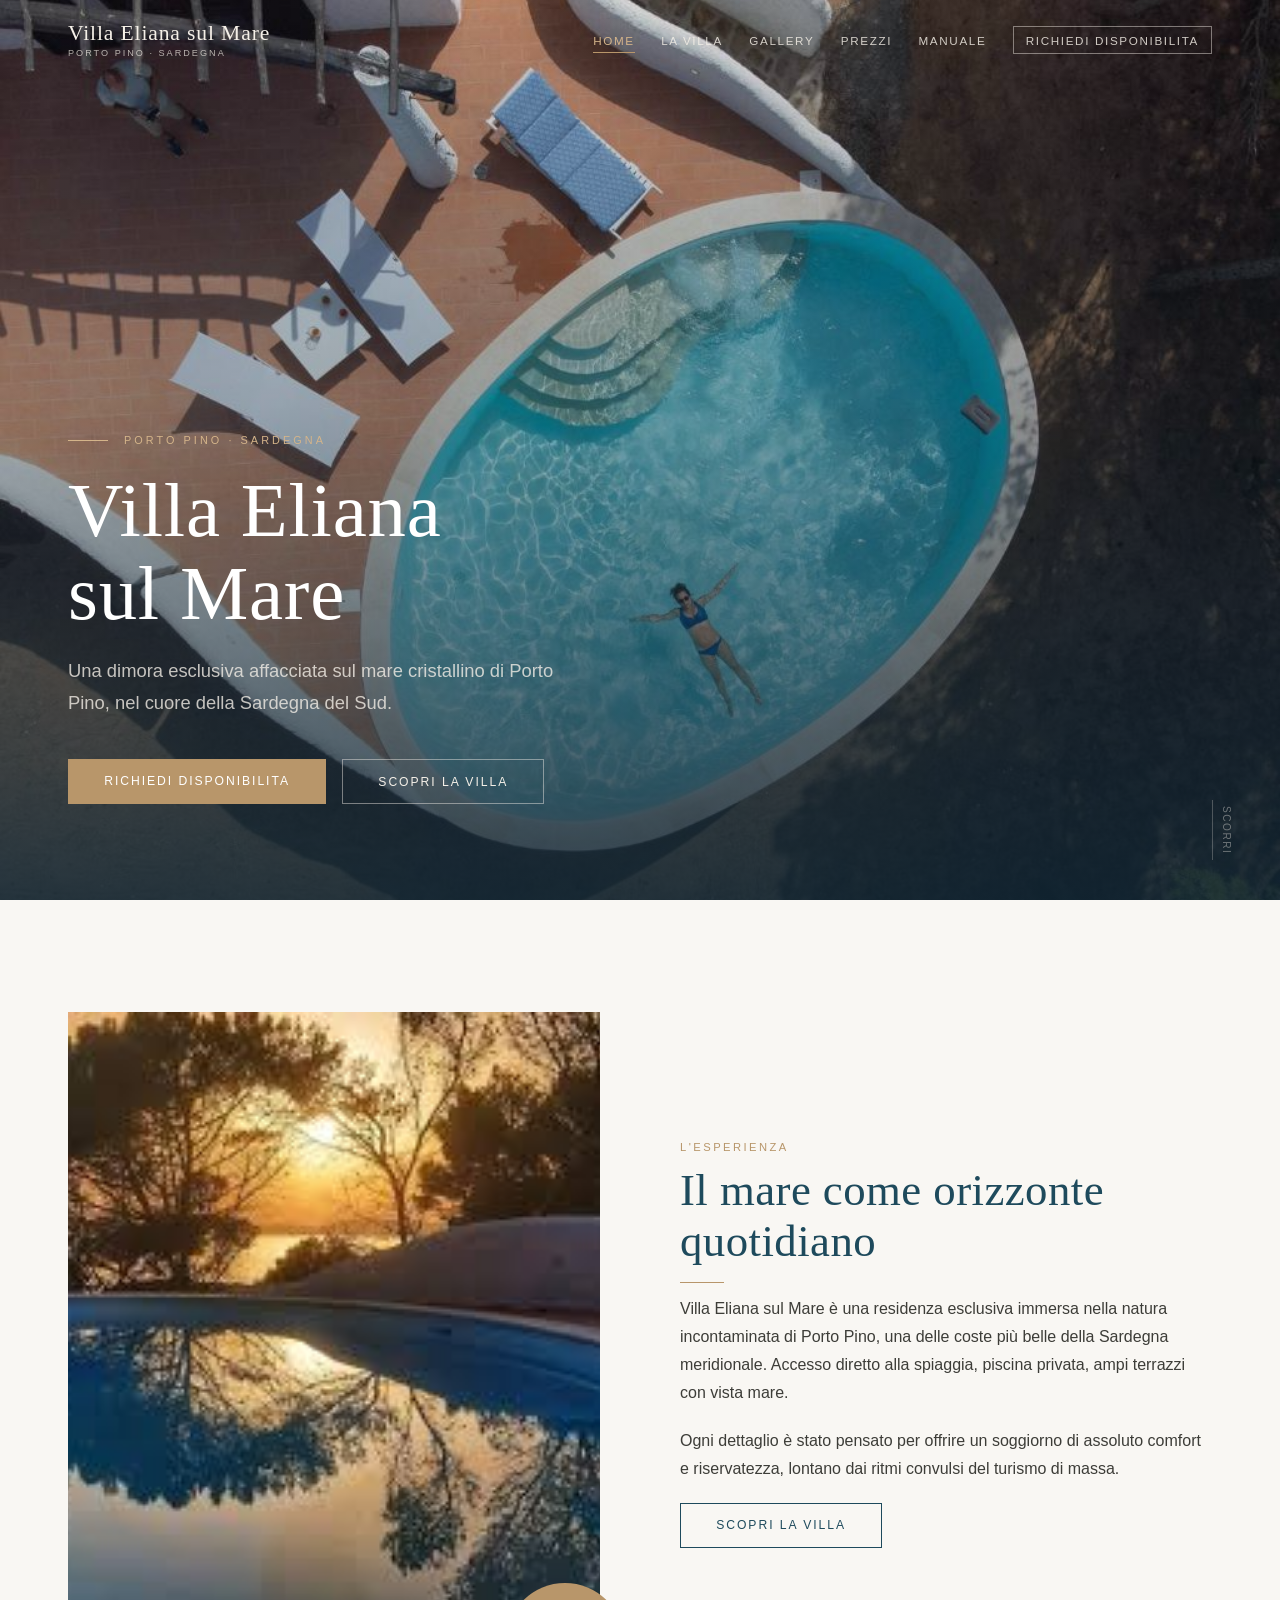
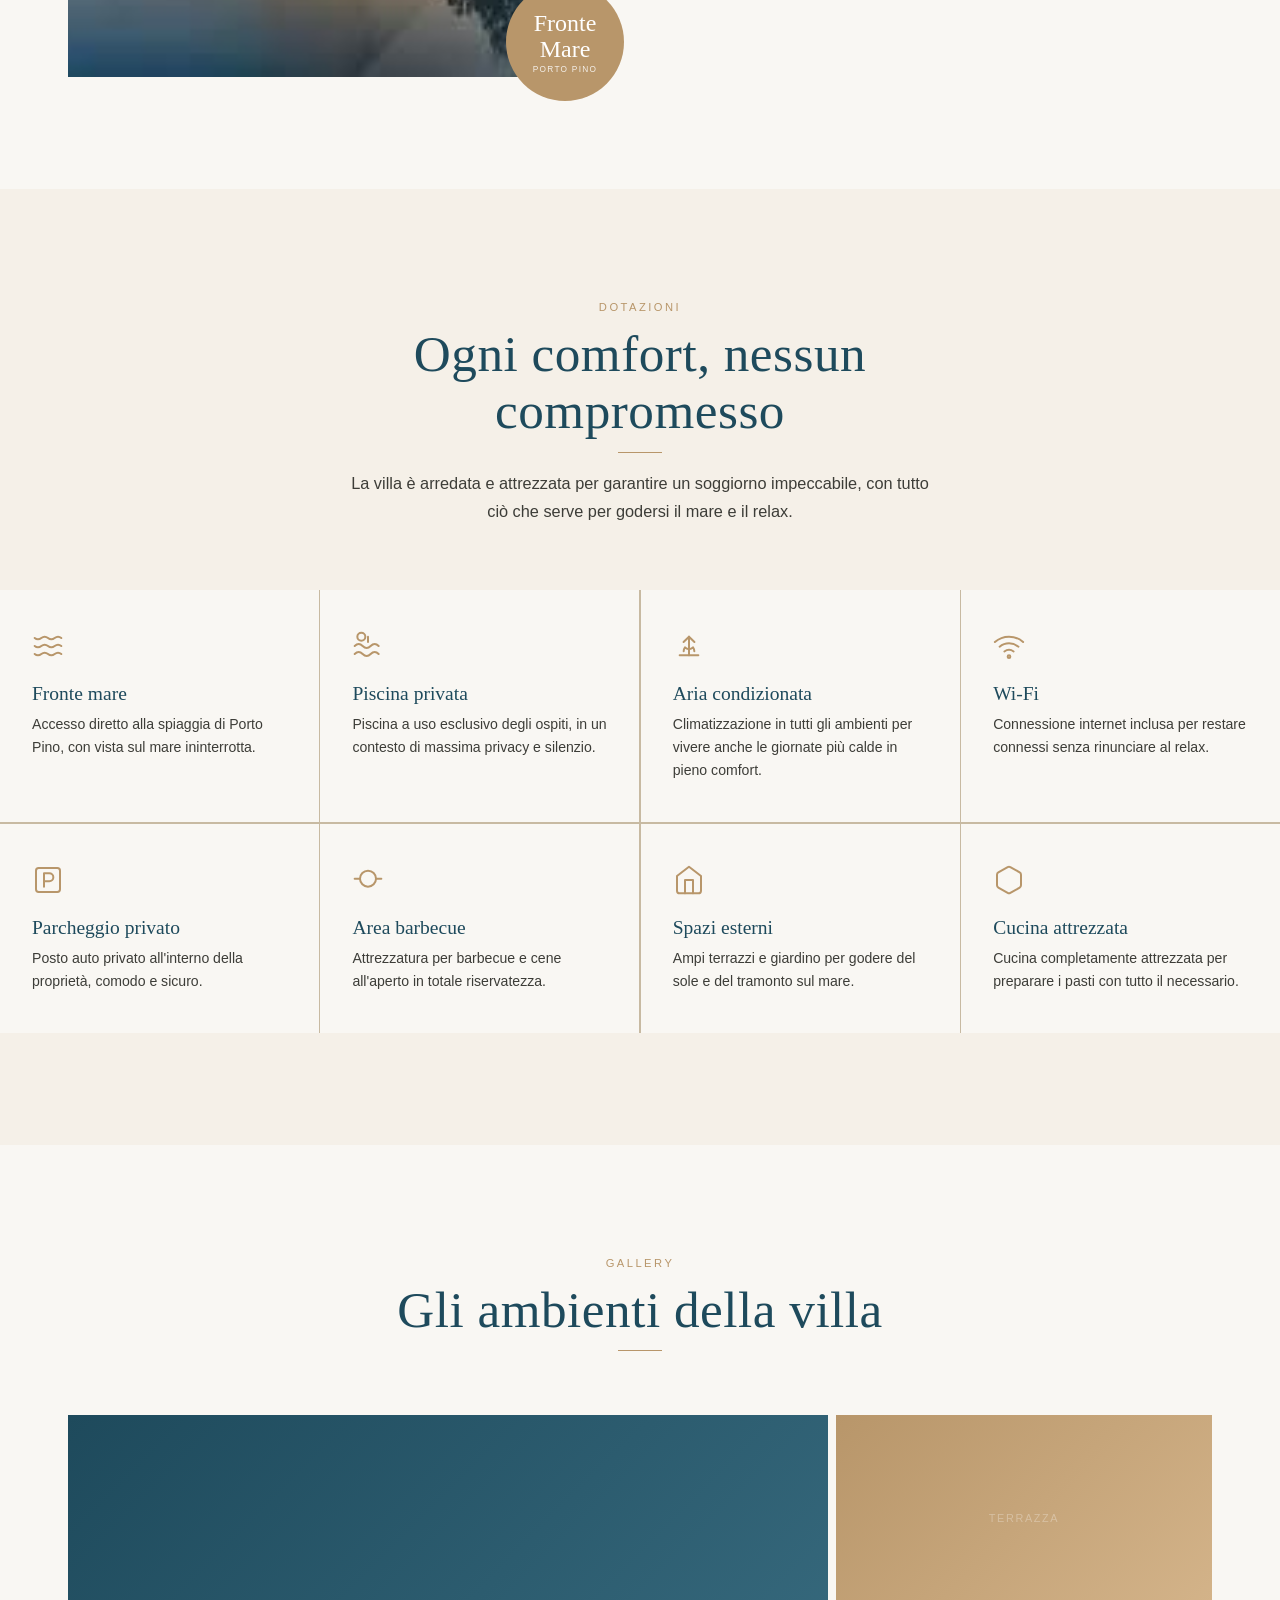
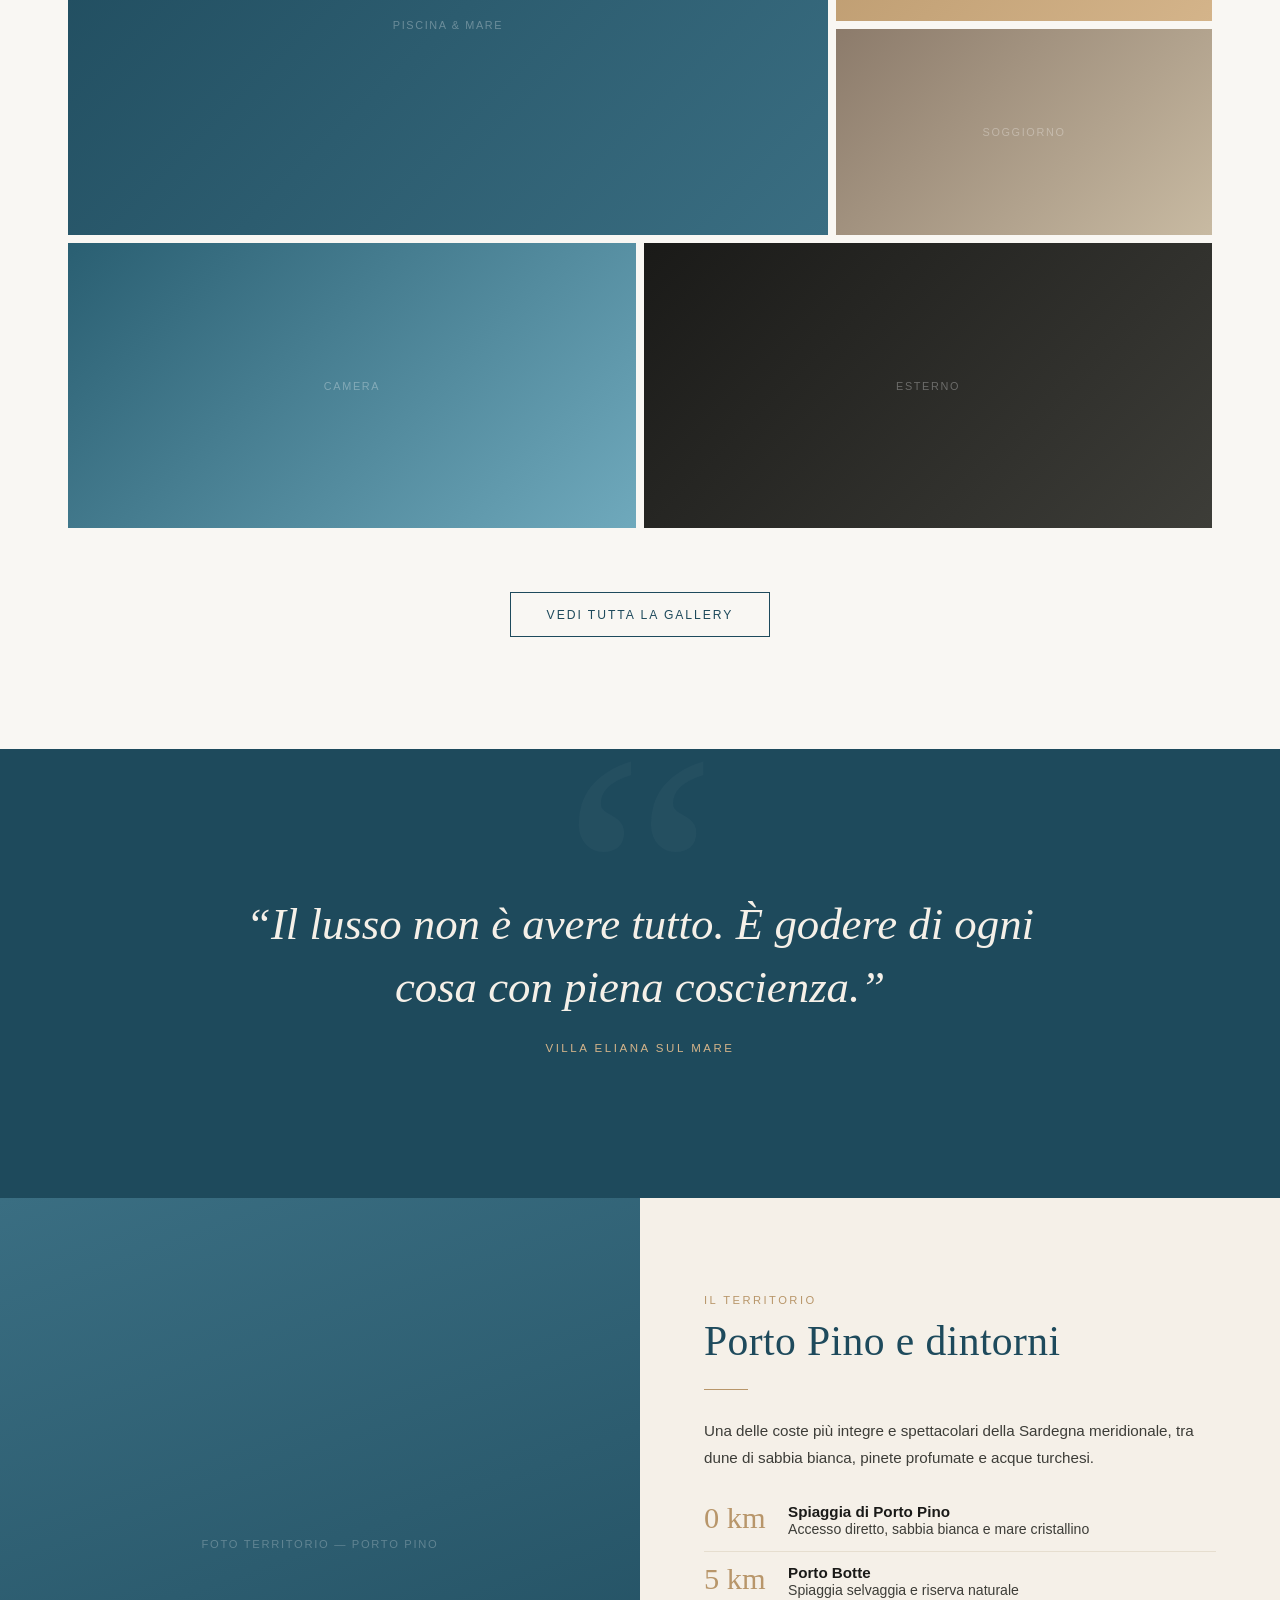
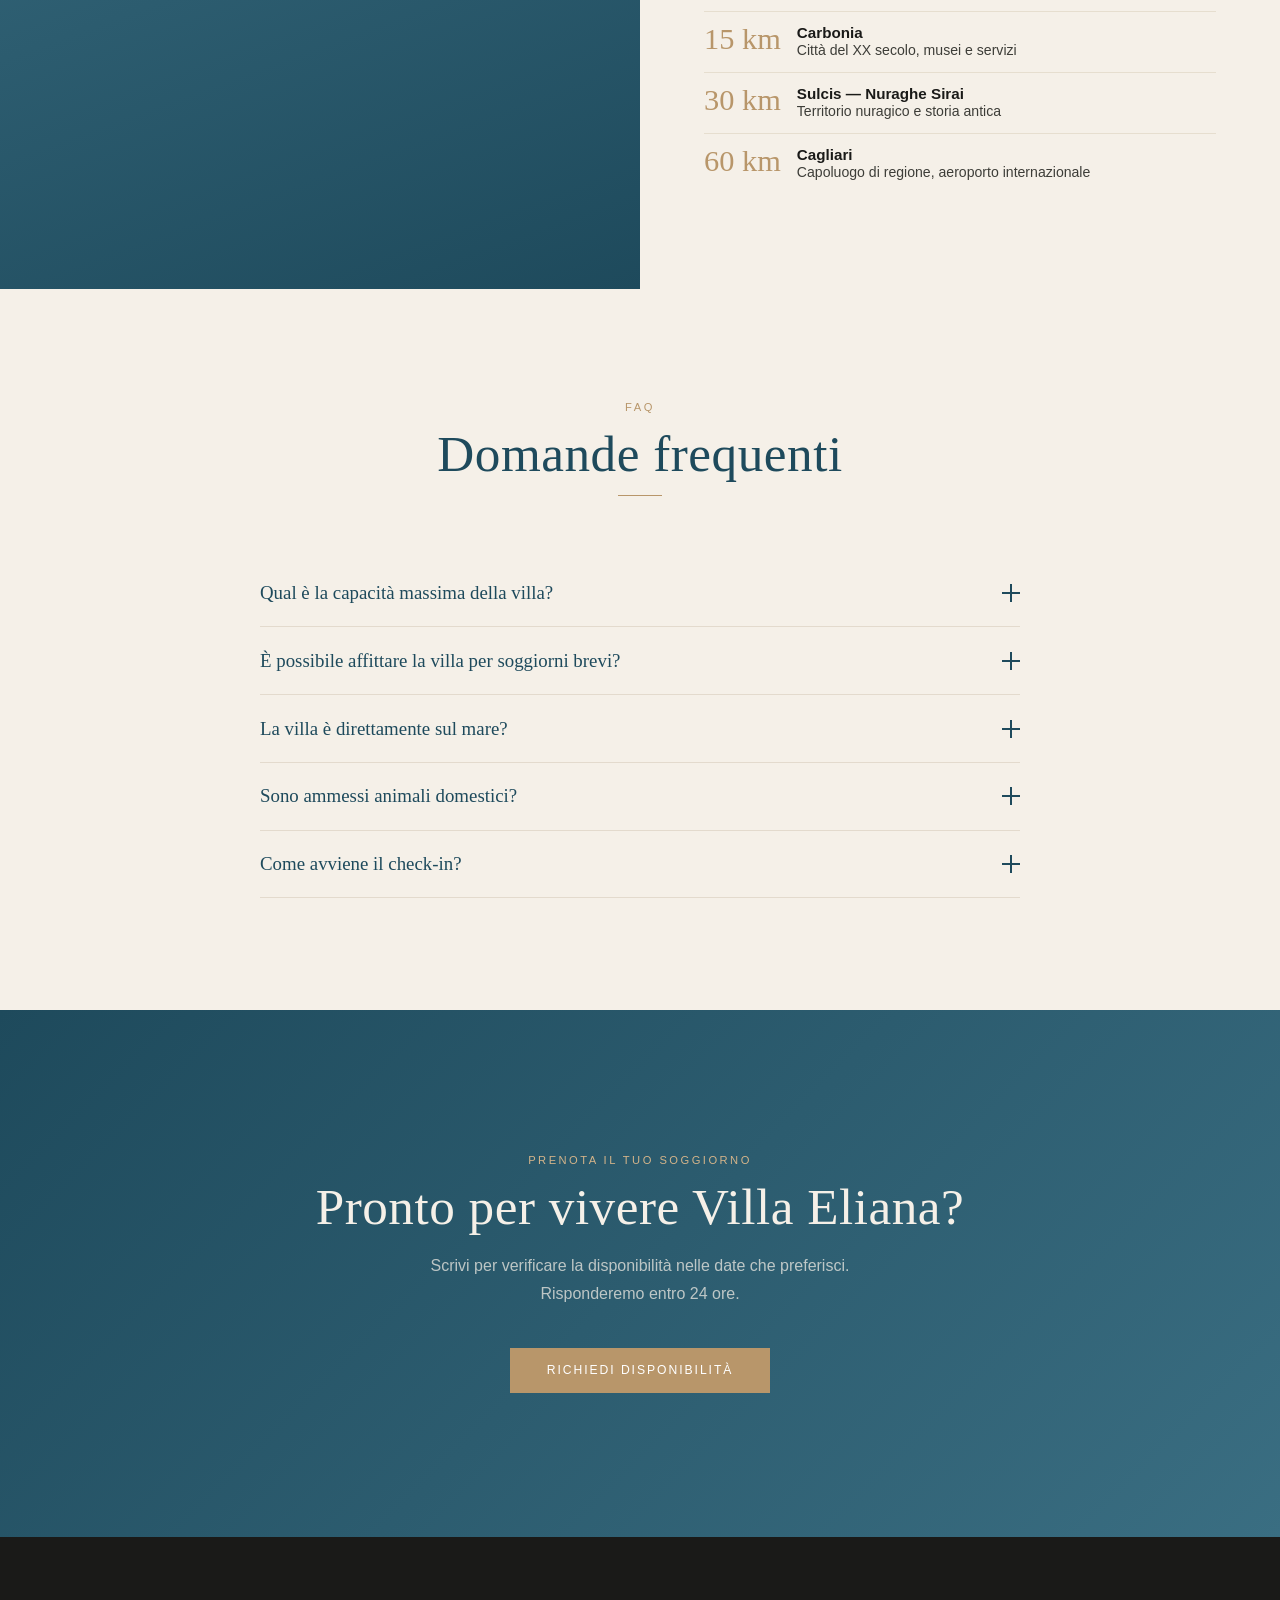
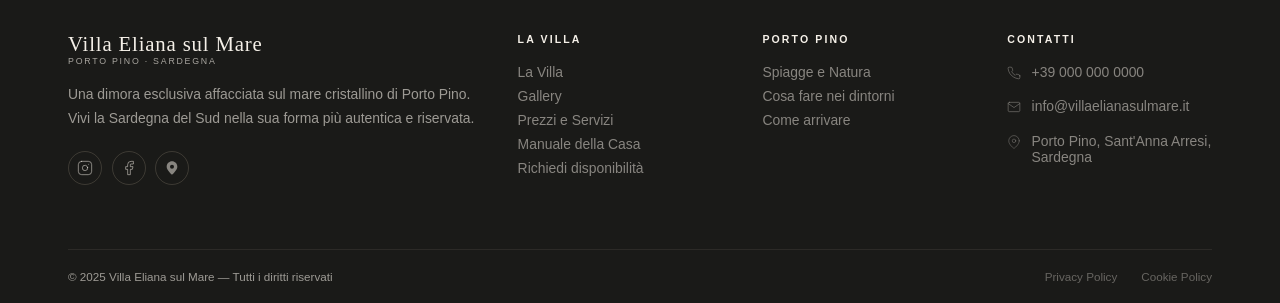
==== commit 91430688: "Update index.html" ====
--- a/index.html
+++ b/index.html
@@ -155,9 +155,8 @@
       <div class="intro">
         <div class="intro-visual reveal">
           <div class="intro-img">
-            <div class="intro-img-ph">Foto villa</div>
-            <!-- <img src="images/intro.jpg" alt="Villa Eliana — piscina e giardino" loading="lazy"> -->
-          </div>
+  <img src="images/tramonto-villa.jpeg" alt="Tramonto a Villa Eliana sul Mare" loading="lazy">
+</div>
           <div class="badge" aria-hidden="true">Fronte<br>Mare<small>Porto Pino</small></div>
         </div>
         <div class="intro-text reveal">
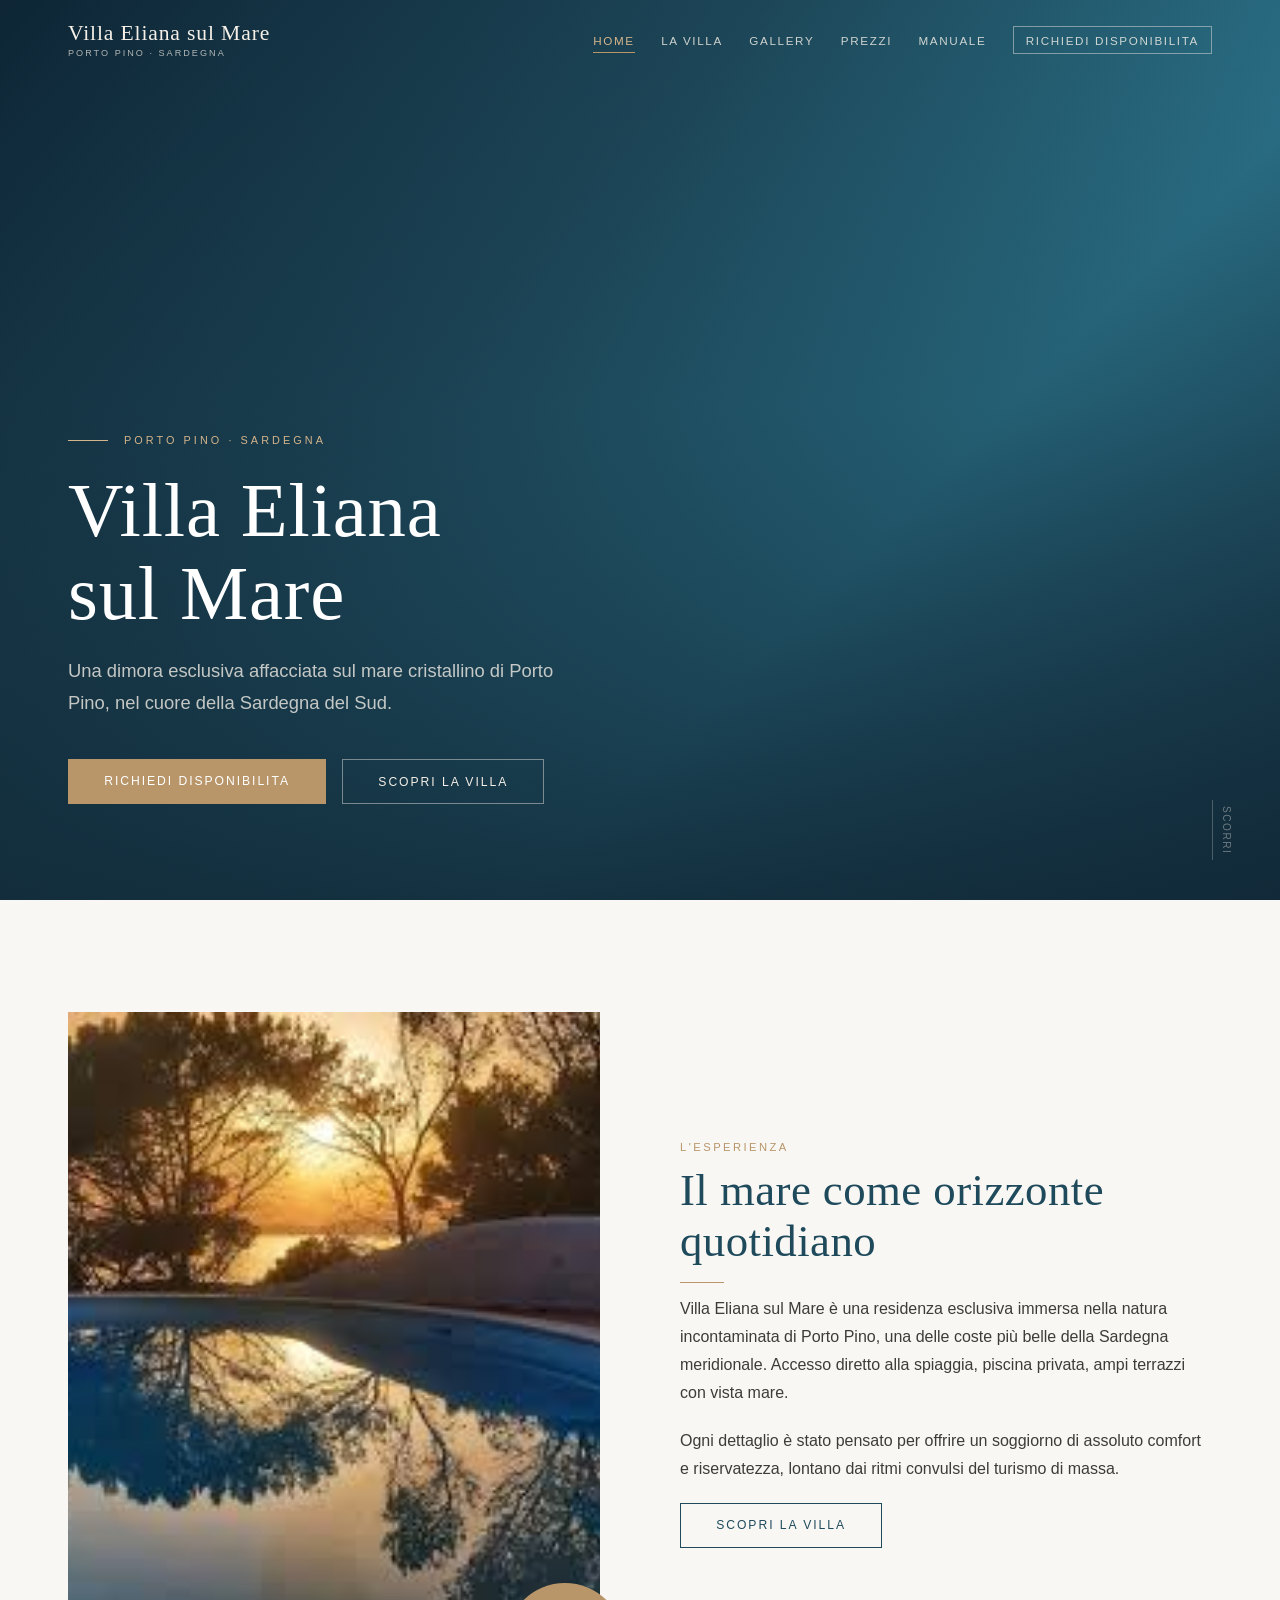
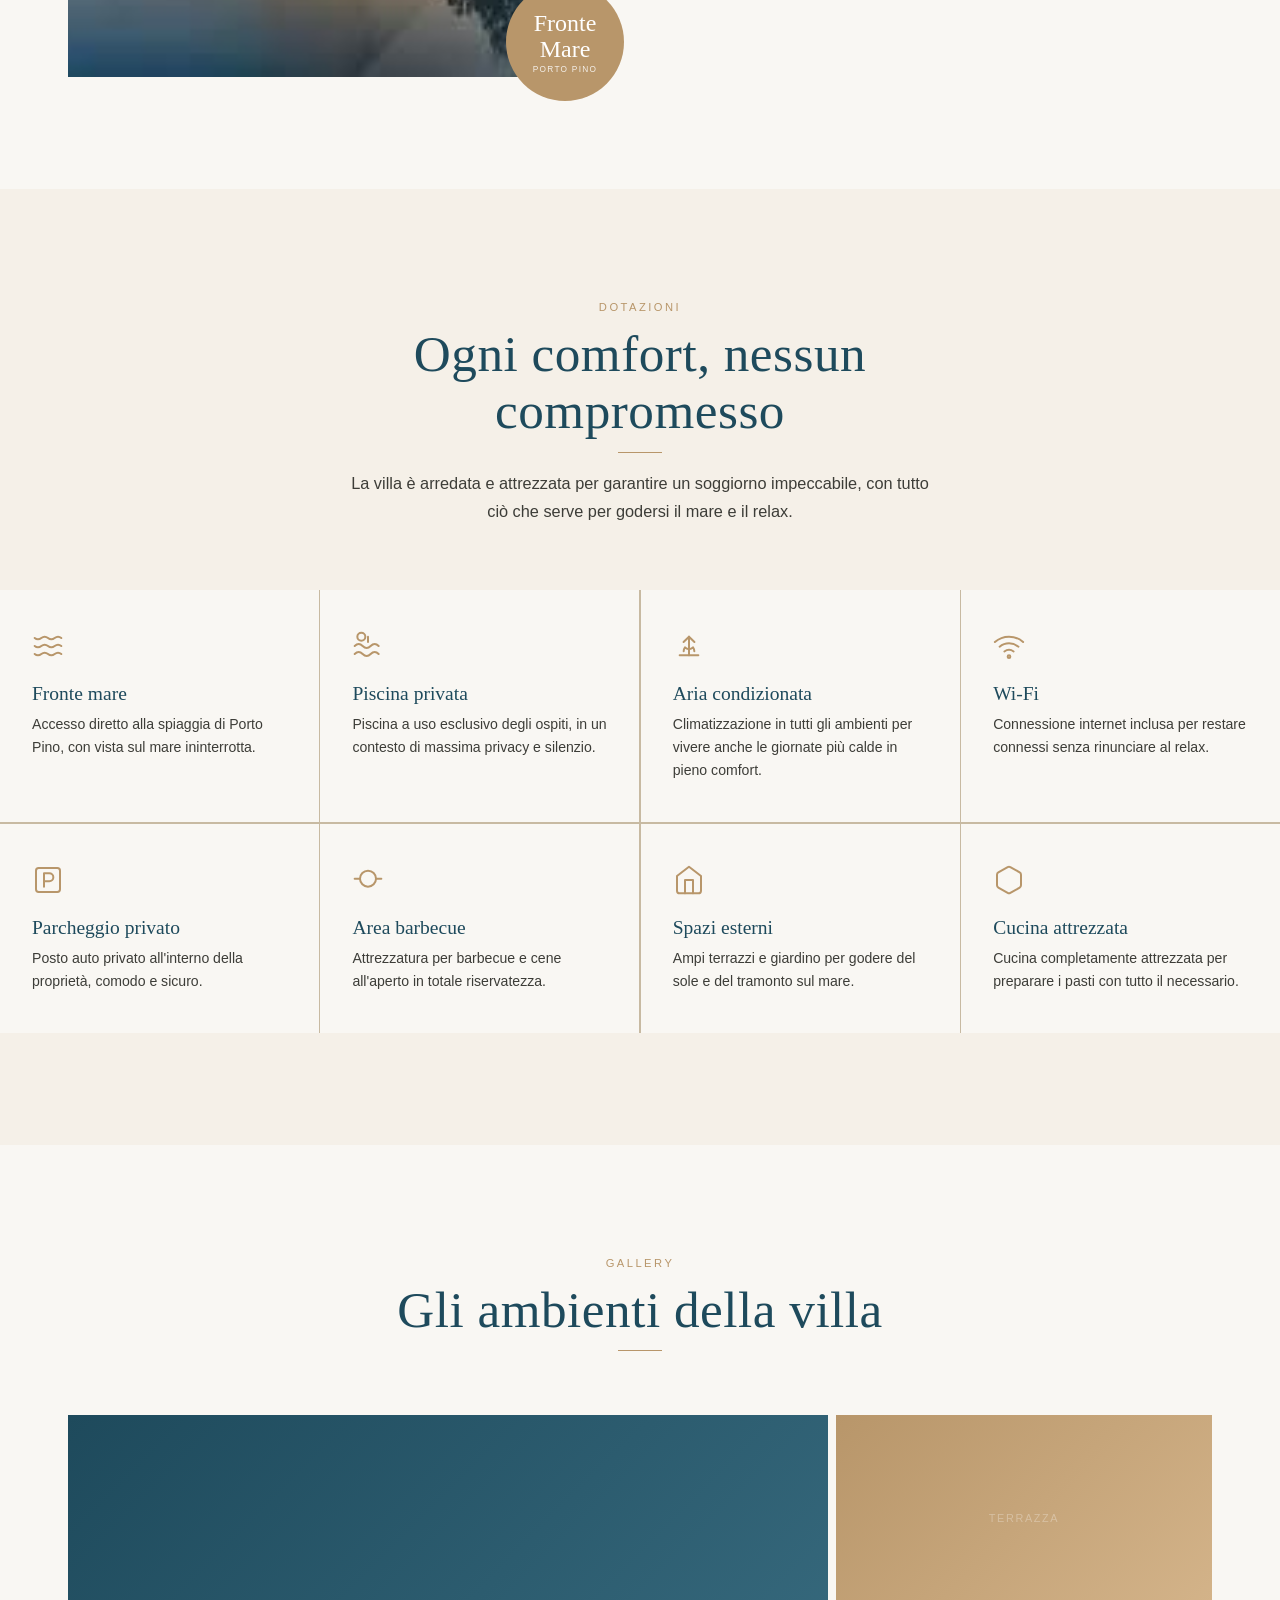
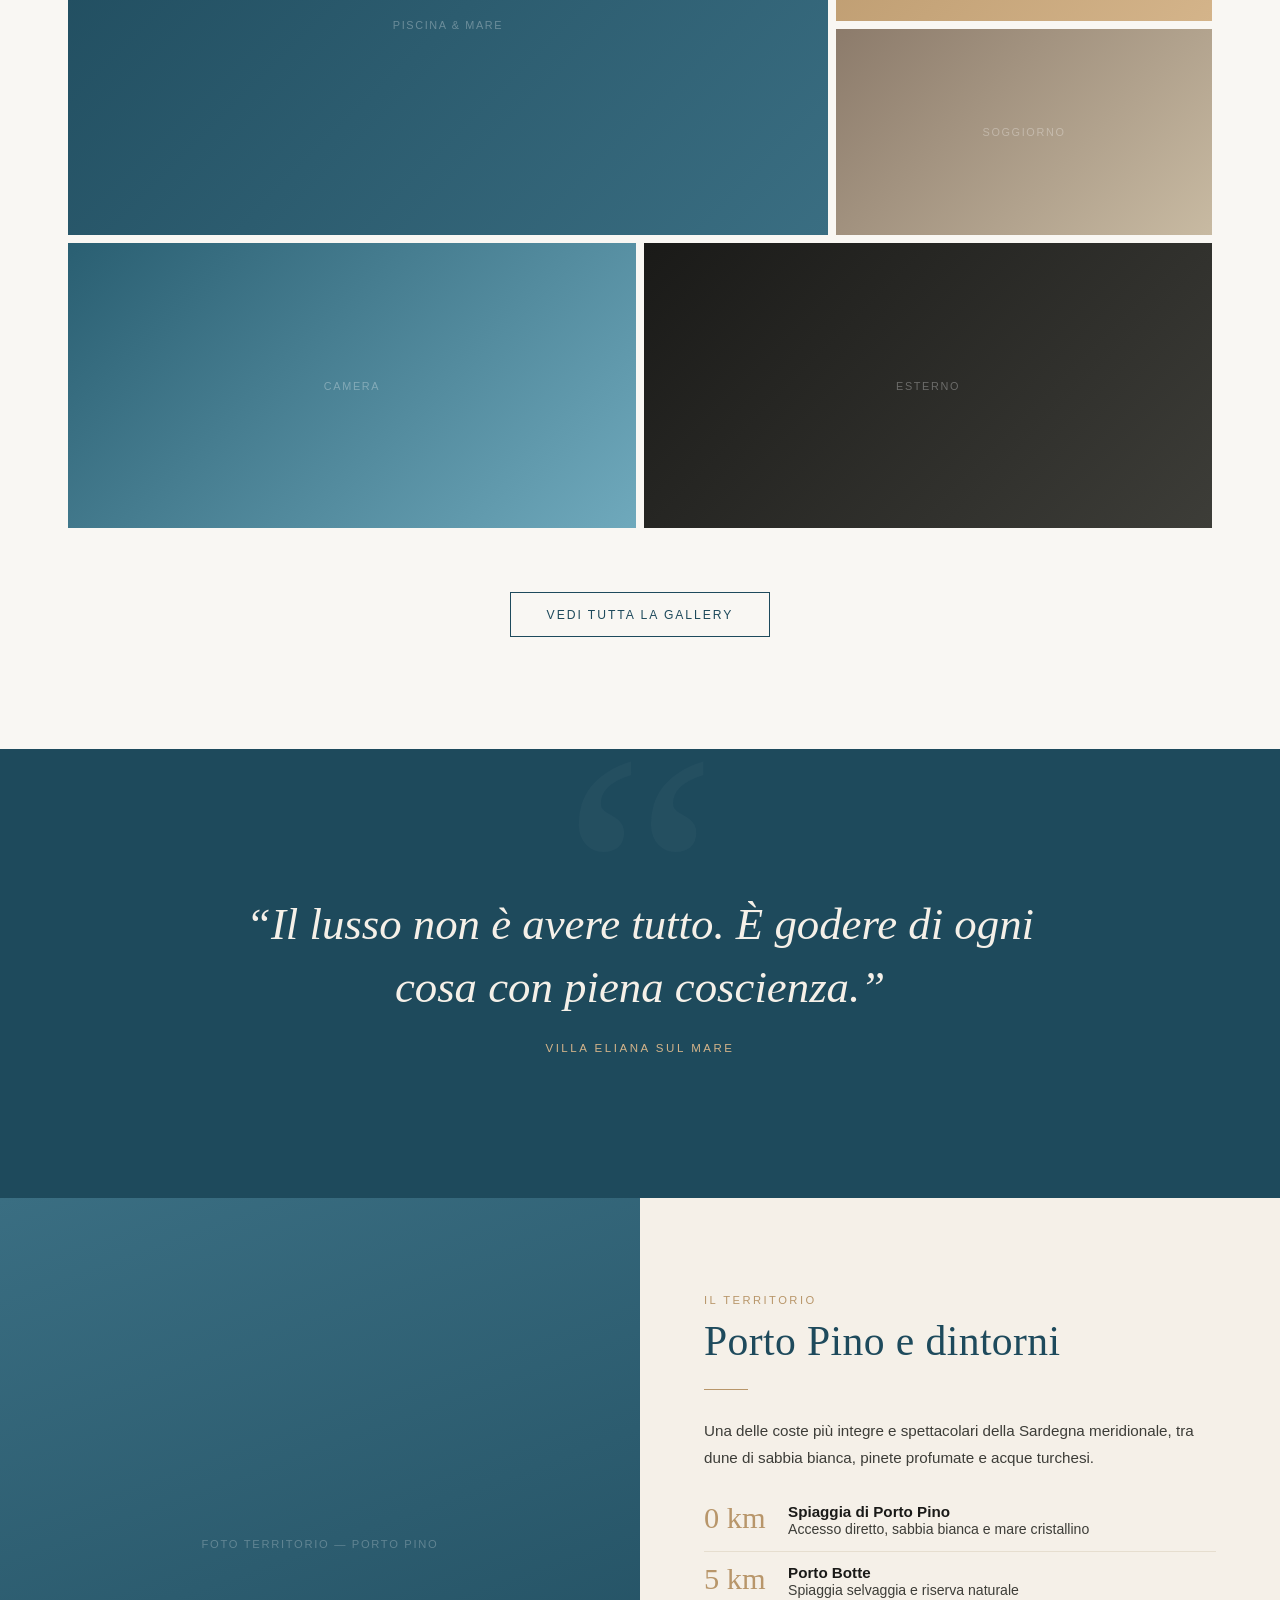
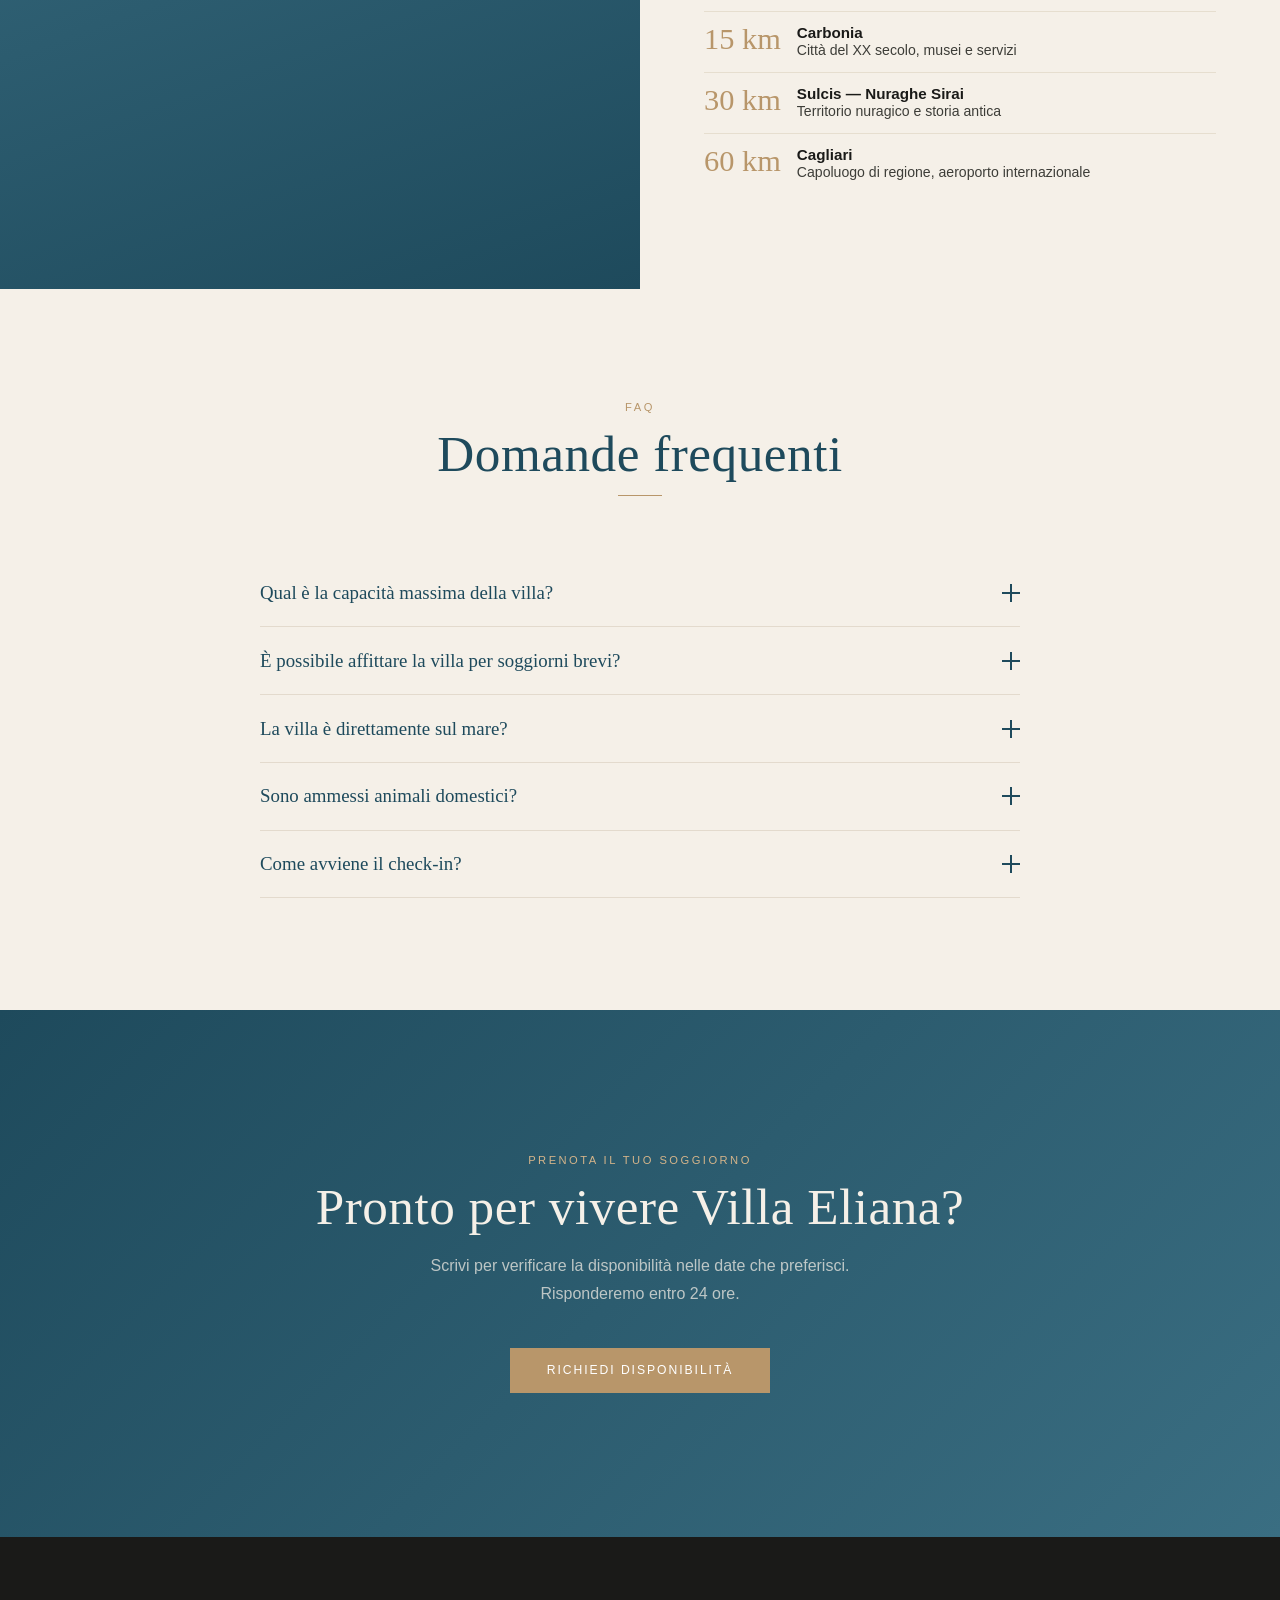
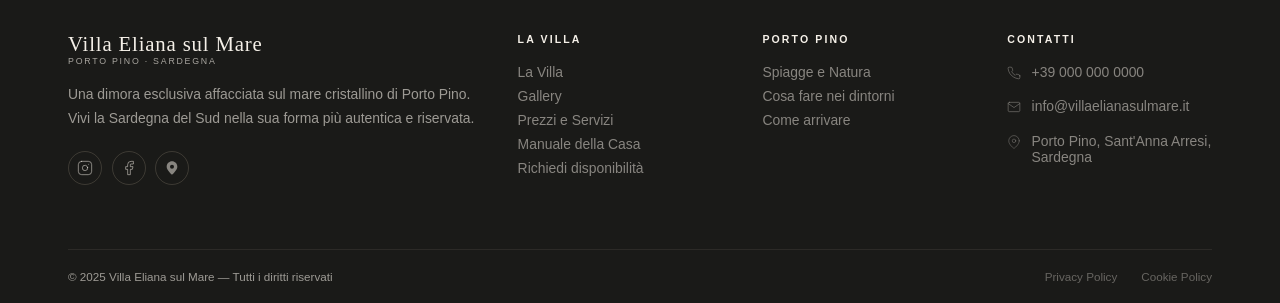
==== commit 68f5a113: "Update index.html" ====
--- a/index.html
+++ b/index.html
@@ -132,7 +132,9 @@
   <!-- HERO -->
   <section class="hero" aria-label="Villa Eliana — benvenuto">
     <div class="hero-bg">
-      <img class="hero-bg-img" src="images/villa-eliana-hero.jpg" alt="Vista mare Villa Eliana, Porto Pino" loading="eager">
+      <div class="hero-bg-ph"></div>
+      <!-- Se vuoi usare una foto, sostituisci il placeholder con un tag img -->
+      <!-- <img class="hero-bg-img" src="images/villa-eliana-hero.jpg" alt="Vista mare Villa Eliana, Porto Pino" loading="eager"> -->
     </div>
     <div class="hero-overlay" aria-hidden="true"></div>
     <div class="container">
@@ -155,8 +157,8 @@
       <div class="intro">
         <div class="intro-visual reveal">
           <div class="intro-img">
-  <img src="images/tramonto-villa.jpeg" alt="Tramonto a Villa Eliana sul Mare" loading="lazy">
-</div>
+            <img src="images/tramonto-villa.jpeg" alt="Tramonto a Villa Eliana sul Mare" loading="lazy">
+          </div>
           <div class="badge" aria-hidden="true">Fronte<br>Mare<small>Porto Pino</small></div>
         </div>
         <div class="intro-text reveal">
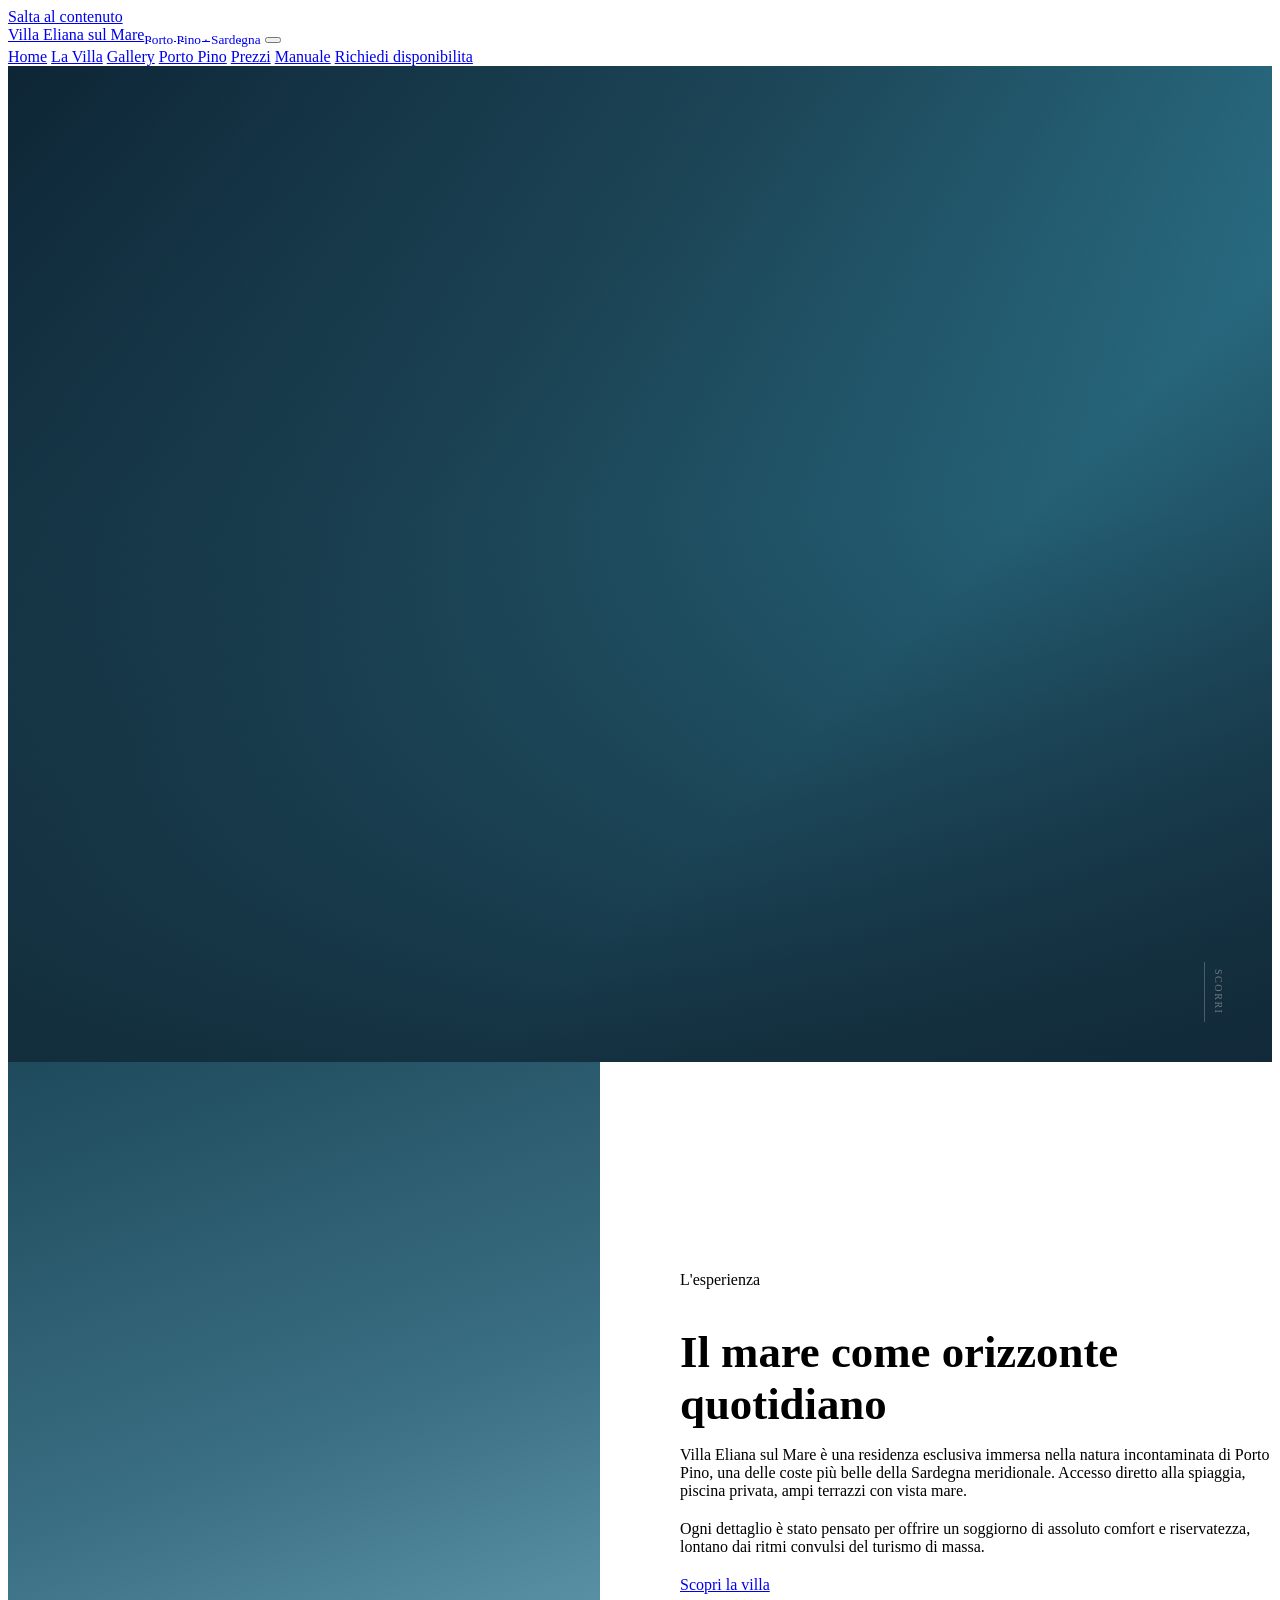
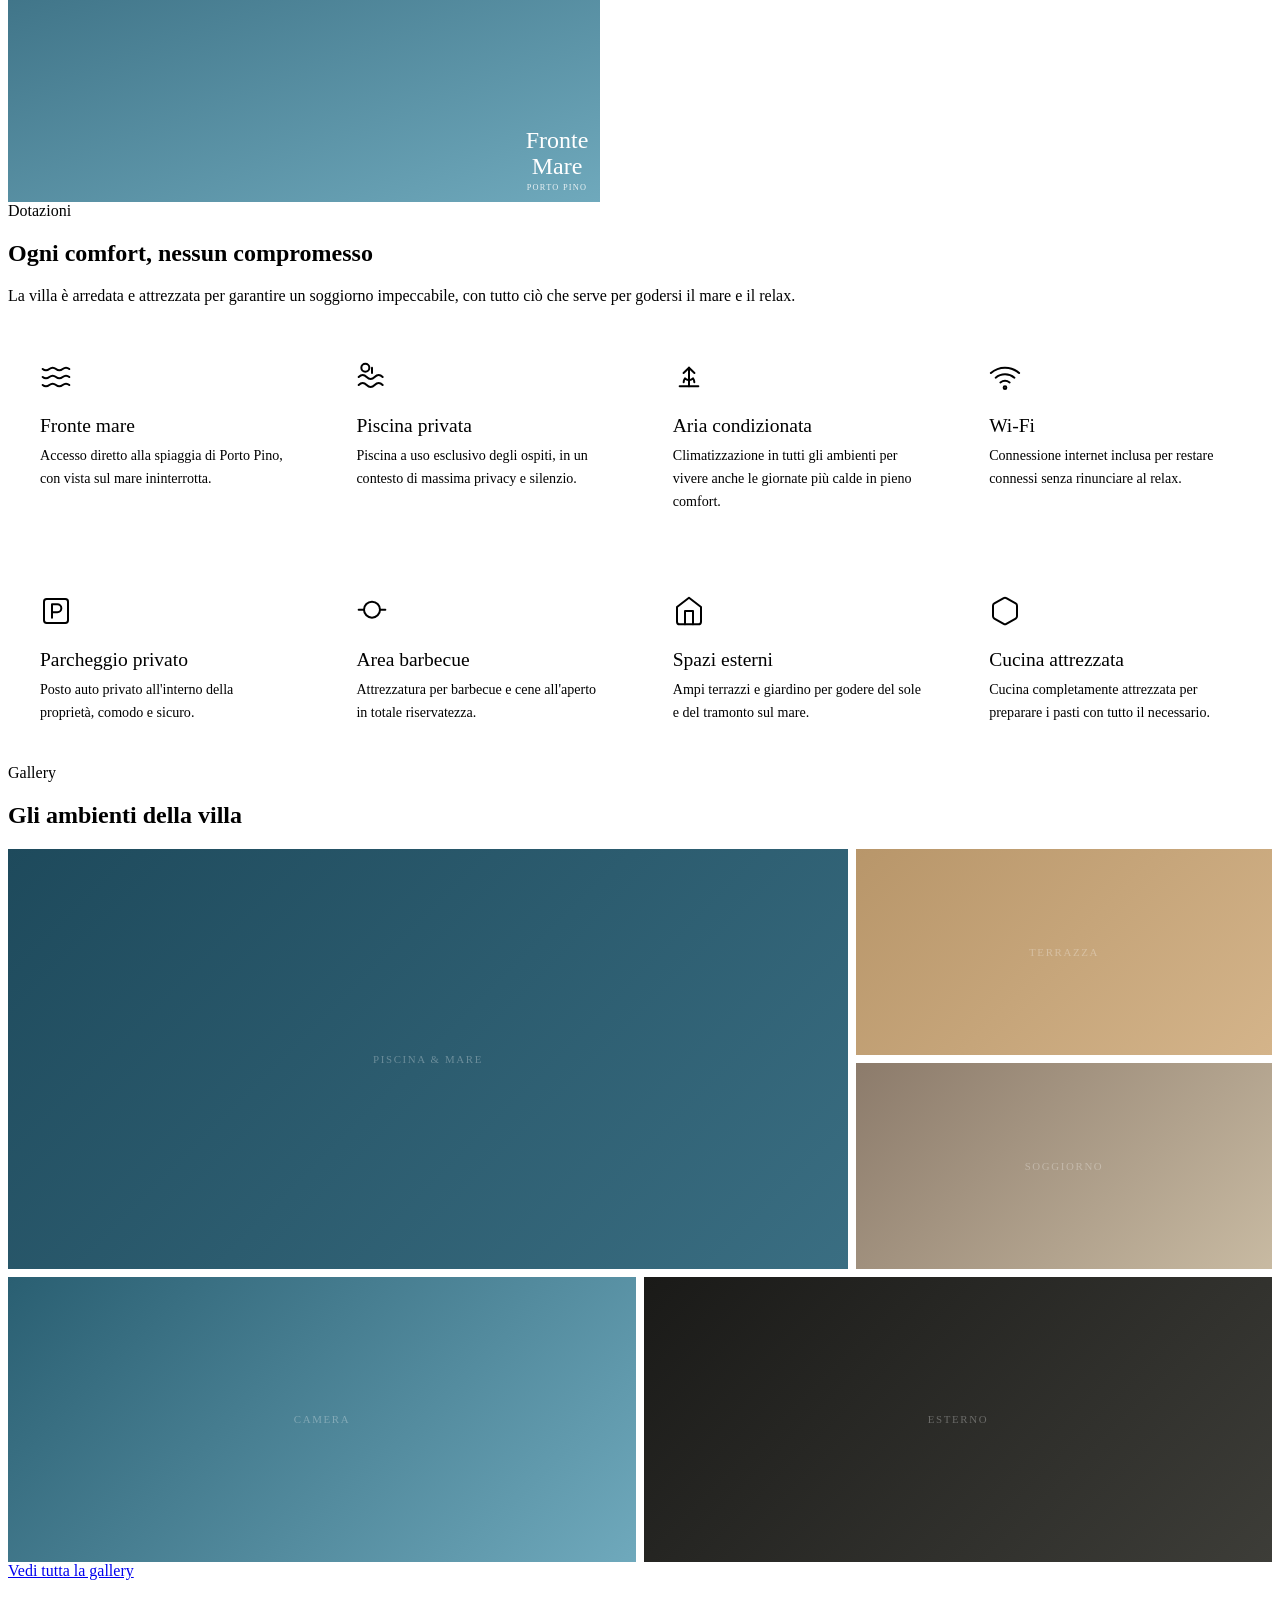
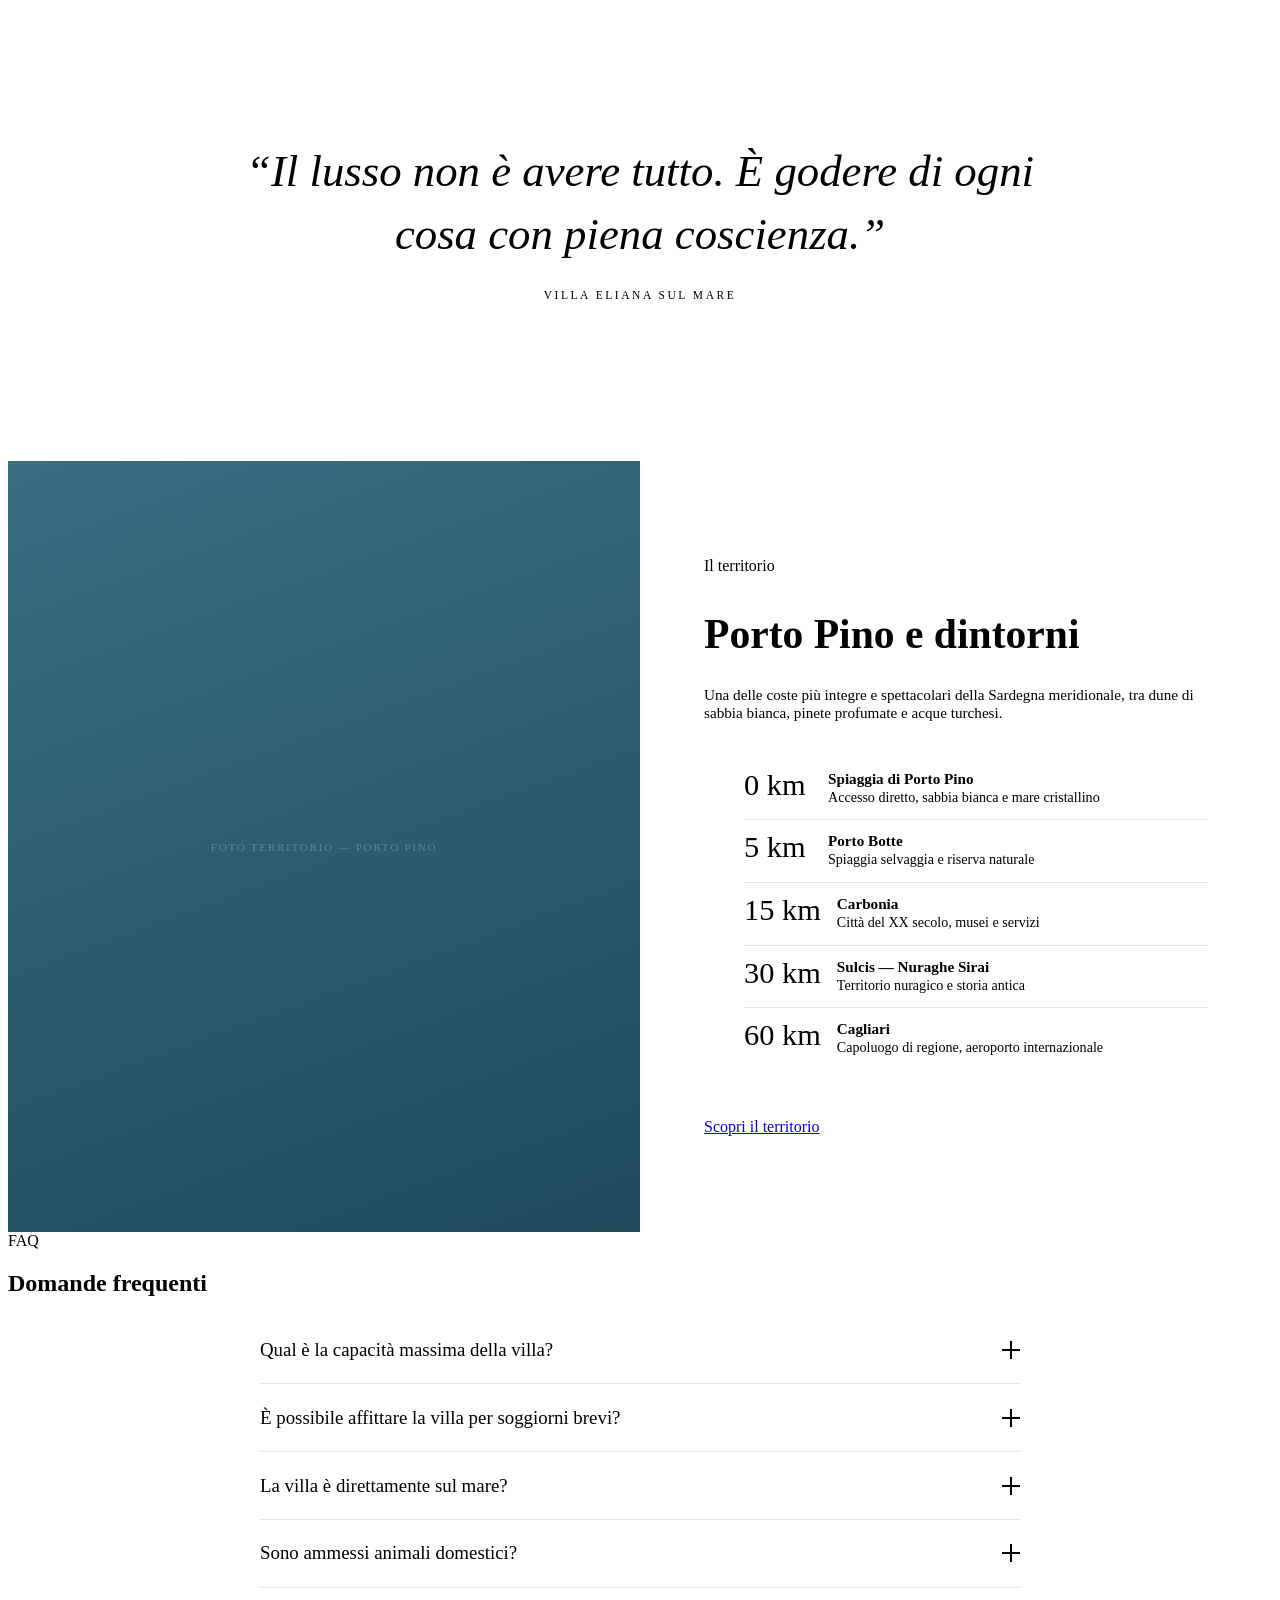
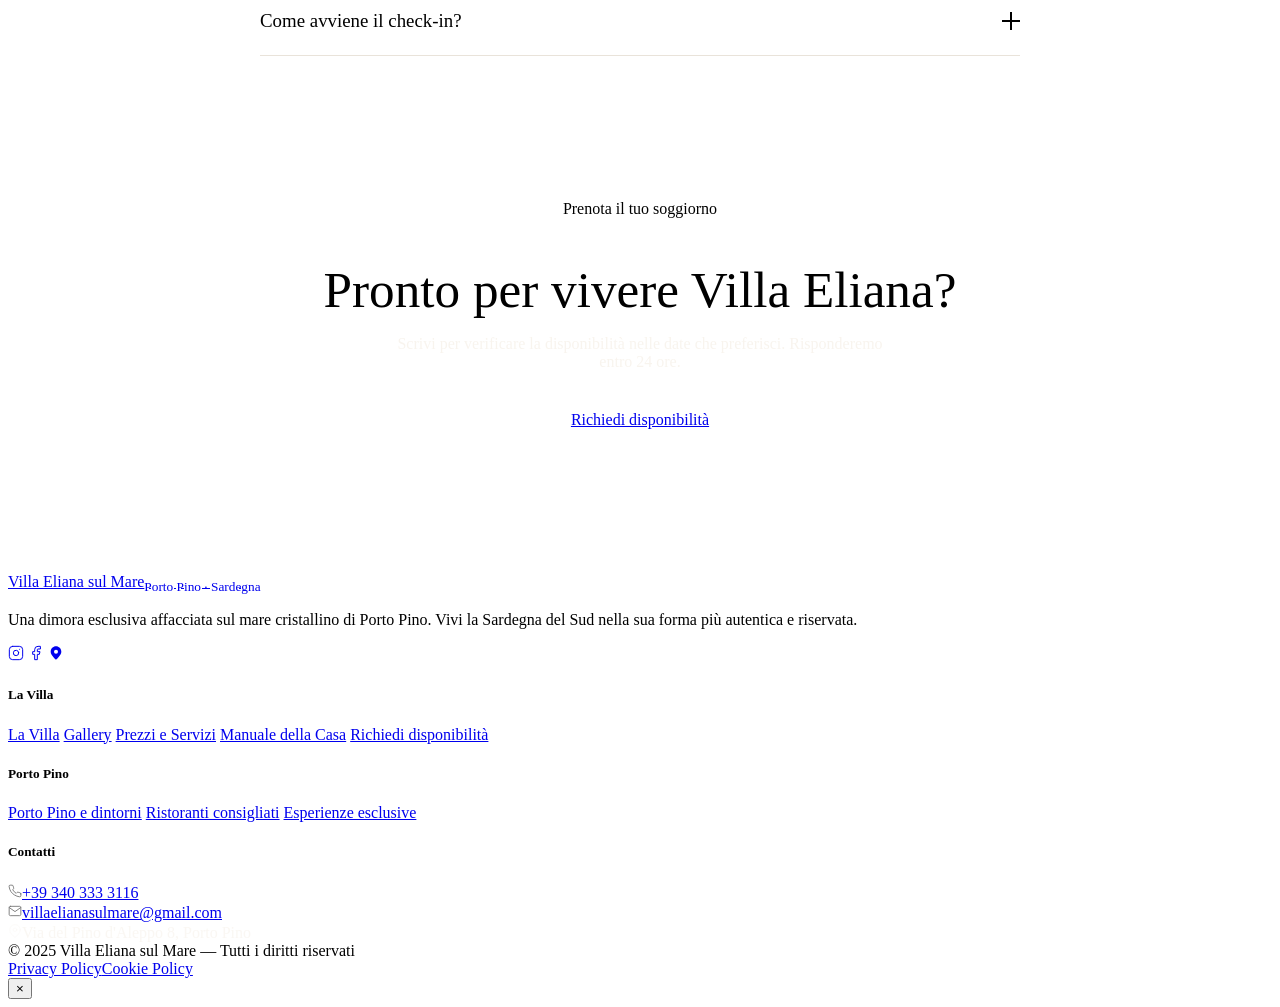
==== commit 53c132f1: "Update index.html" ====
--- a/index.html
+++ b/index.html
@@ -8,14 +8,13 @@
 <link rel="preconnect" href="https://fonts.googleapis.com">
 <link rel="preconnect" href="https://fonts.gstatic.com" crossorigin>
 <link href="https://fonts.googleapis.com/css2?family=Cormorant+Garamond:ital,wght@0,300;0,400;0,600;1,300;1,400&family=Jost:wght@300;400;500;600&display=swap" rel="stylesheet">
-<link rel="stylesheet" href="css/style.css">
+<link rel="stylesheet" href="style.css">
 <style>
 /* ── HERO ── */
 .hero { position: relative; min-height: 100svh; display: flex; align-items: flex-end; padding-bottom: 6rem; overflow: hidden; background: var(--sea-deep); }
 .hero-bg { position: absolute; inset: 0; }
 .hero-bg-img { width: 100%; height: 100%; object-fit: cover; object-position: center 35%; }
 .hero-overlay { position: absolute; inset: 0; background: linear-gradient(to top, rgba(16,38,52,.86) 0%, rgba(16,38,52,.32) 55%, rgba(16,38,52,.1) 100%); }
-/* Gradient placeholder when no photo */
 .hero-bg-ph { width: 100%; height: 100%; background: linear-gradient(135deg, #0d2535 0%, #1e4a5c 35%, #2e7a92 65%, #1a3d4f 100%); }
 .hero-content { position: relative; z-index: 2; color: var(--sand); width: 100%; }
 .hero-eyebrow { font-family: var(--body); font-size: .68rem; font-weight: 500; letter-spacing: .28em; text-transform: uppercase; color: var(--gold-light); display: flex; align-items: center; gap: 1rem; margin-bottom: 1.25rem; opacity: 0; transform: translateY(16px); animation: fadeUp .8s var(--ease) .2s forwards; }
@@ -31,9 +30,8 @@
 /* ── INTRO ── */
 .intro { display: grid; grid-template-columns: 1fr 1fr; gap: 5rem; align-items: center; }
 .intro-visual { position: relative; }
-.intro-img { aspect-ratio: 4/5; overflow: hidden; }
-.intro-img-ph { width: 100%; height: 100%; background: linear-gradient(160deg, #c8baa2 0%, #a89070 50%, #8c7b6b 100%); display: flex; align-items: center; justify-content: center; color: rgba(255,255,255,.3); font-size: .7rem; letter-spacing: .15em; text-transform: uppercase; min-height: 400px; }
-.intro-img img { width: 100%; height: 100%; object-fit: cover; transition: transform .8s var(--ease); }
+.intro-img { aspect-ratio: 4/5; overflow: hidden; background: linear-gradient(160deg, #1e4a5c 0%, #3a6e82 50%, #6fa9bc 100%); }
+.intro-img img { width: 100%; height: 100%; object-fit: cover; transition: transform .8s var(--ease); display: block; }
 .intro-img:hover img { transform: scale(1.04); }
 .badge { position: absolute; bottom: -1.5rem; right: -1.5rem; background: var(--gold); color: #fff; width: 118px; height: 118px; border-radius: 50%; display: flex; flex-direction: column; align-items: center; justify-content: center; text-align: center; font-family: var(--display); font-size: 1.5rem; line-height: 1.1; padding: .5rem; z-index: 1; }
 .badge small { font-family: var(--body); font-size: .52rem; letter-spacing: .15em; text-transform: uppercase; margin-top: 3px; opacity: .85; display: block; }
@@ -119,6 +117,7 @@
         <a href="index.html" class="nav-link active">Home</a>
         <a href="villa.html" class="nav-link">La Villa</a>
         <a href="gallery.html" class="nav-link">Gallery</a>
+        <a href="portopino.html" class="nav-link">Porto Pino</a>
         <a href="prezzi.html" class="nav-link">Prezzi</a>
         <a href="manuale.html" class="nav-link">Manuale</a>
         <a href="contatti.html" class="nav-link btn btn--ghost nav-cta">Richiedi disponibilita</a>
@@ -133,8 +132,7 @@
   <section class="hero" aria-label="Villa Eliana — benvenuto">
     <div class="hero-bg">
       <div class="hero-bg-ph"></div>
-      <!-- Se vuoi usare una foto, sostituisci il placeholder con un tag img -->
-      <!-- <img class="hero-bg-img" src="images/villa-eliana-hero.jpg" alt="Vista mare Villa Eliana, Porto Pino" loading="eager"> -->
+      <!-- Quando hai la foto: <img class="hero-bg-img" src="images/hero.jpg" alt="Vista mare Villa Eliana, Porto Pino" loading="eager"> -->
     </div>
     <div class="hero-overlay" aria-hidden="true"></div>
     <div class="container">
@@ -157,7 +155,10 @@
       <div class="intro">
         <div class="intro-visual reveal">
           <div class="intro-img">
-            <img src="images/tramonto-villa.jpeg" alt="Tramonto a Villa Eliana sul Mare" loading="lazy">
+            <!-- Foto reale: sostituisci il tag sotto con la tua immagine -->
+            <img src="images/tramonto-villa.jpeg" alt="Tramonto a Villa Eliana sul Mare"
+                 loading="lazy"
+                 onerror="this.style.display='none'">
           </div>
           <div class="badge" aria-hidden="true">Fronte<br>Mare<small>Porto Pino</small></div>
         </div>
@@ -262,7 +263,6 @@
   <section class="territory" aria-labelledby="terr-h">
     <div class="terr-map">
       <div class="terr-map-ph">Foto territorio &mdash; Porto Pino</div>
-      <!-- <img src="images/territorio.jpg" alt="Porto Pino e dintorni" loading="lazy"> -->
     </div>
     <div class="terr-body">
       <span class="eyebrow">Il territorio</span>
@@ -276,6 +276,9 @@
         <li class="terr-item reveal"><span class="terr-dist">30 km</span><div class="terr-info"><strong>Sulcis &mdash; Nuraghe Sirai</strong>Territorio nuragico e storia antica</div></li>
         <li class="terr-item reveal"><span class="terr-dist">60 km</span><div class="terr-info"><strong>Cagliari</strong>Capoluogo di regione, aeroporto internazionale</div></li>
       </ul>
+      <div style="margin-top:2rem">
+        <a href="portopino.html" class="btn btn--outline">Scopri il territorio</a>
+      </div>
     </div>
   </section>
 
@@ -293,7 +296,7 @@
           <div class="faq-ans" id="faq1"><div class="faq-ans-in">La villa pu&ograve; ospitare fino a 8 persone in totale comfort. Per maggiori dettagli sugli spazi e la disposizione delle camere, consulta la sezione <a href="prezzi.html">Prezzi e Servizi</a> o contattaci direttamente.</div></div>
         </div>
         <div class="faq-item">
-          <button class="faq-q" aria-expanded="false" aria-controls="faq2"><span>È possibile affittare la villa per soggiorni brevi?</span><span class="faq-icon" aria-hidden="true"></span></button>
+          <button class="faq-q" aria-expanded="false" aria-controls="faq2"><span>&Egrave; possibile affittare la villa per soggiorni brevi?</span><span class="faq-icon" aria-hidden="true"></span></button>
           <div class="faq-ans" id="faq2"><div class="faq-ans-in">In alta stagione il soggiorno minimo &egrave; di 7 notti (sabato-sabato). In bassa stagione sono possibili periodi pi&ugrave; brevi. Controlla la disponibilit&agrave; nella pagina <a href="prezzi.html">Prezzi e Servizi</a> o scrivici.</div></div>
         </div>
         <div class="faq-item">
@@ -349,17 +352,17 @@
       <div class="footer-col">
         <h5>Porto Pino</h5>
         <nav class="footer-links">
-          <a href="#">Spiagge e Natura</a>
-          <a href="#">Cosa fare nei dintorni</a>
-          <a href="#">Come arrivare</a>
+          <a href="portopino.html">Porto Pino e dintorni</a>
+          <a href="portopino.html#ristoranti">Ristoranti consigliati</a>
+          <a href="portopino.html#esperienze">Esperienze esclusive</a>
         </nav>
       </div>
       <div class="footer-col">
         <h5>Contatti</h5>
         <div class="footer-links">
-          <div class="footer-contact-row"><svg xmlns="http://www.w3.org/2000/svg" viewBox="0 0 24 24" fill="none" stroke="currentColor" stroke-width="1.5" stroke-linecap="round" stroke-linejoin="round" width="14" height="14" style="flex-shrink:0;margin-top:2px;opacity:.55"><path d="M22 16.92v3a2 2 0 0 1-2.18 2 19.79 19.79 0 0 1-8.63-3.07A19.5 19.5 0 0 1 4.99 13a19.79 19.79 0 0 1-3.07-8.67A2 2 0 0 1 3.92 2h3a2 2 0 0 1 2 1.72c.127.96.361 1.903.7 2.81a2 2 0 0 1-.45 2.11L8.09 9.91a16 16 0 0 0 6 6l1.27-1.27a2 2 0 0 1 2.11-.45c.907.339 1.85.573 2.81.7A2 2 0 0 1 22 16.92z"/></svg><a href="tel:+39000000000">+39 000 000 0000</a></div>
-          <div class="footer-contact-row"><svg xmlns="http://www.w3.org/2000/svg" viewBox="0 0 24 24" fill="none" stroke="currentColor" stroke-width="1.5" stroke-linecap="round" stroke-linejoin="round" width="14" height="14" style="flex-shrink:0;margin-top:2px;opacity:.55"><path d="M4 4h16c1.1 0 2 .9 2 2v12c0 1.1-.9 2-2 2H4c-1.1 0-2-.9-2-2V6c0-1.1.9-2 2-2z"/><polyline points="22,6 12,13 2,6"/></svg><a href="mailto:info@villaelianasulmare.it">info@villaelianasulmare.it</a></div>
-          <div class="footer-contact-row" style="color:rgba(245,240,232,.5)"><svg xmlns="http://www.w3.org/2000/svg" viewBox="0 0 24 24" fill="none" stroke="currentColor" stroke-width="1.5" stroke-linecap="round" stroke-linejoin="round" width="14" height="14" style="flex-shrink:0;margin-top:2px;opacity:.55"><path d="M21 10c0 7-9 13-9 13s-9-6-9-13a9 9 0 0 1 18 0z"/><circle cx="12" cy="10" r="3"/></svg>Porto Pino, Sant'Anna Arresi, Sardegna</div>
+          <div class="footer-contact-row"><svg xmlns="http://www.w3.org/2000/svg" viewBox="0 0 24 24" fill="none" stroke="currentColor" stroke-width="1.5" stroke-linecap="round" stroke-linejoin="round" width="14" height="14" style="flex-shrink:0;margin-top:2px;opacity:.55"><path d="M22 16.92v3a2 2 0 0 1-2.18 2 19.79 19.79 0 0 1-8.63-3.07A19.5 19.5 0 0 1 4.99 13a19.79 19.79 0 0 1-3.07-8.67A2 2 0 0 1 3.92 2h3a2 2 0 0 1 2 1.72c.127.96.361 1.903.7 2.81a2 2 0 0 1-.45 2.11L8.09 9.91a16 16 0 0 0 6 6l1.27-1.27a2 2 0 0 1 2.11-.45c.907.339 1.85.573 2.81.7A2 2 0 0 1 22 16.92z"/></svg><a href="tel:+393403333116">+39 340 333 3116</a></div>
+          <div class="footer-contact-row"><svg xmlns="http://www.w3.org/2000/svg" viewBox="0 0 24 24" fill="none" stroke="currentColor" stroke-width="1.5" stroke-linecap="round" stroke-linejoin="round" width="14" height="14" style="flex-shrink:0;margin-top:2px;opacity:.55"><path d="M4 4h16c1.1 0 2 .9 2 2v12c0 1.1-.9 2-2 2H4c-1.1 0-2-.9-2-2V6c0-1.1.9-2 2-2z"/><polyline points="22,6 12,13 2,6"/></svg><a href="mailto:villaelianasulmare@gmail.com">villaelianasulmare@gmail.com</a></div>
+          <div class="footer-contact-row" style="color:rgba(245,240,232,.5)"><svg xmlns="http://www.w3.org/2000/svg" viewBox="0 0 24 24" fill="none" stroke="currentColor" stroke-width="1.5" stroke-linecap="round" stroke-linejoin="round" width="14" height="14" style="flex-shrink:0;margin-top:2px;opacity:.55"><path d="M21 10c0 7-9 13-9 13s-9-6-9-13a9 9 0 0 1 18 0z"/><circle cx="12" cy="10" r="3"/></svg>Via del Pino d'Aleppo 8, Porto Pino</div>
         </div>
       </div>
     </div>
@@ -375,6 +378,6 @@
   <img src="" alt="" id="lb-img">
 </div>
 
-<script src="js/main.js"></script>
+<script src="main.js"></script>
 </body>
 </html>
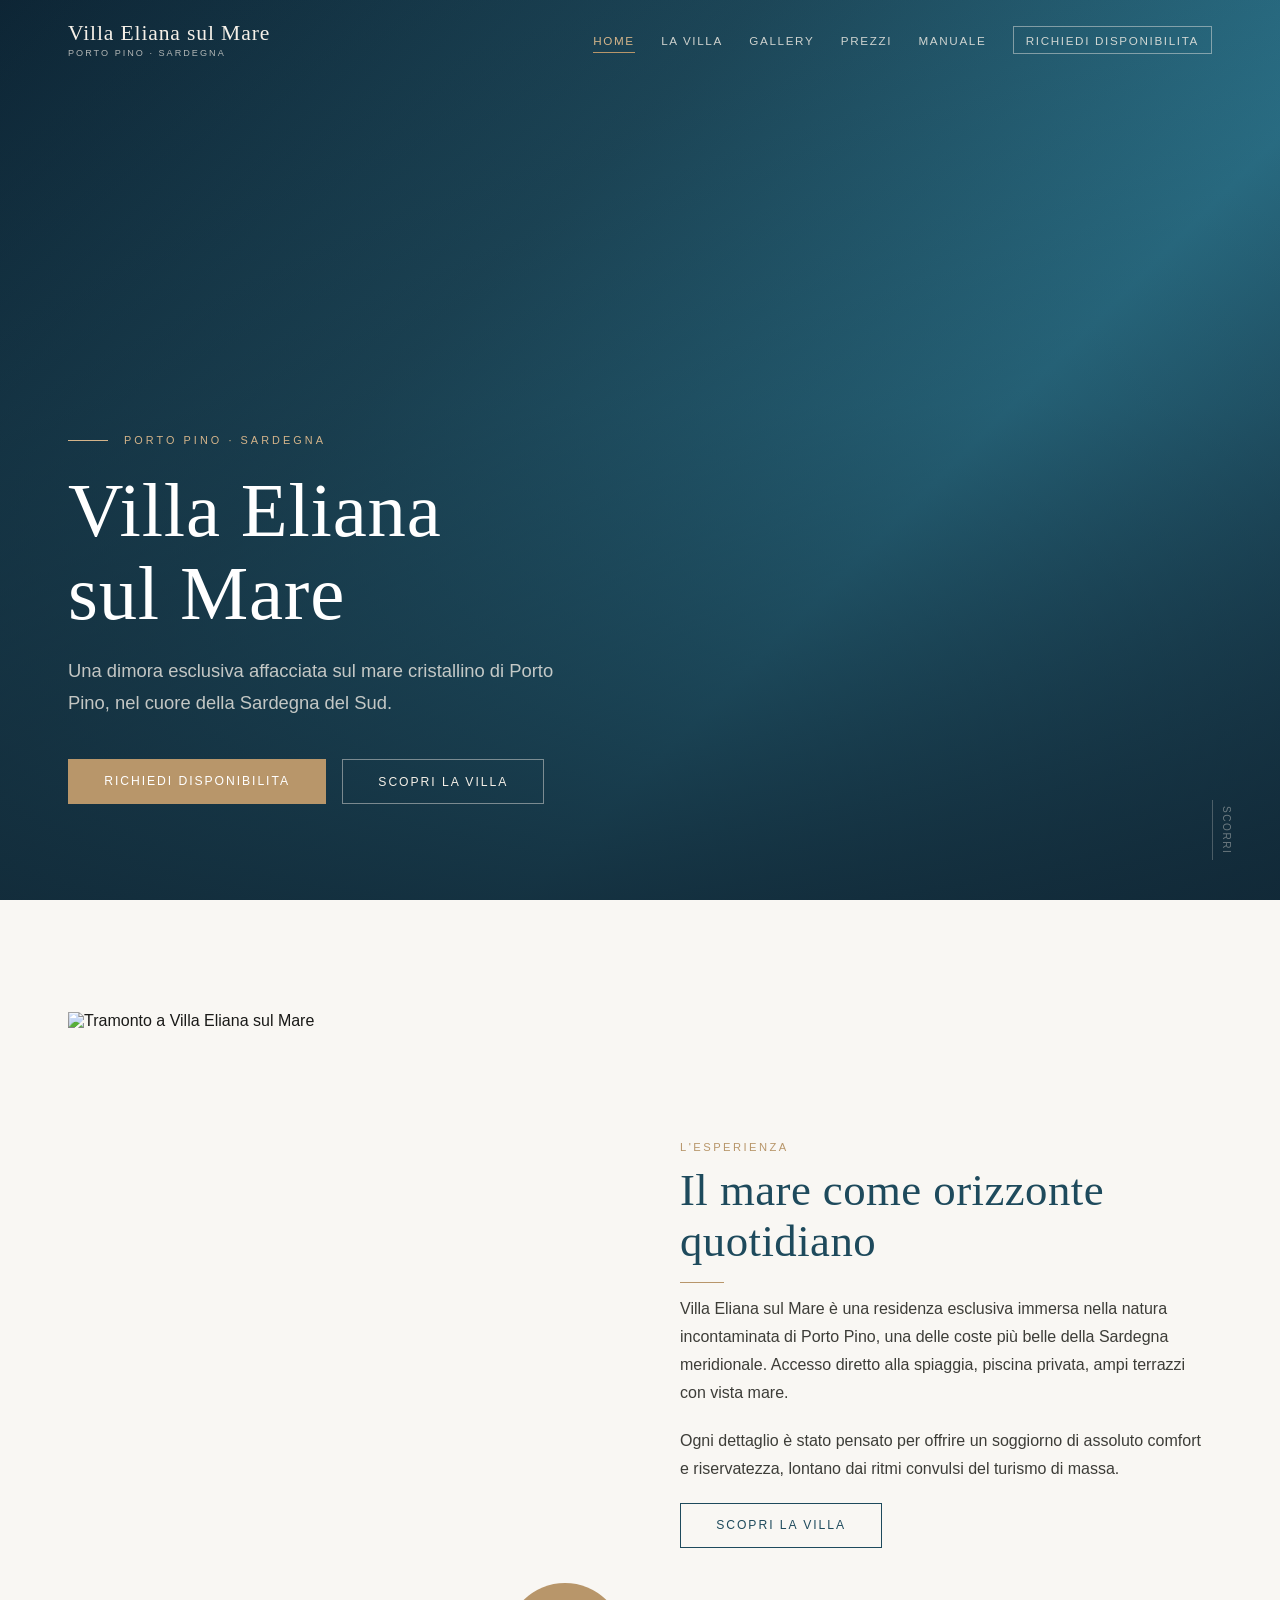
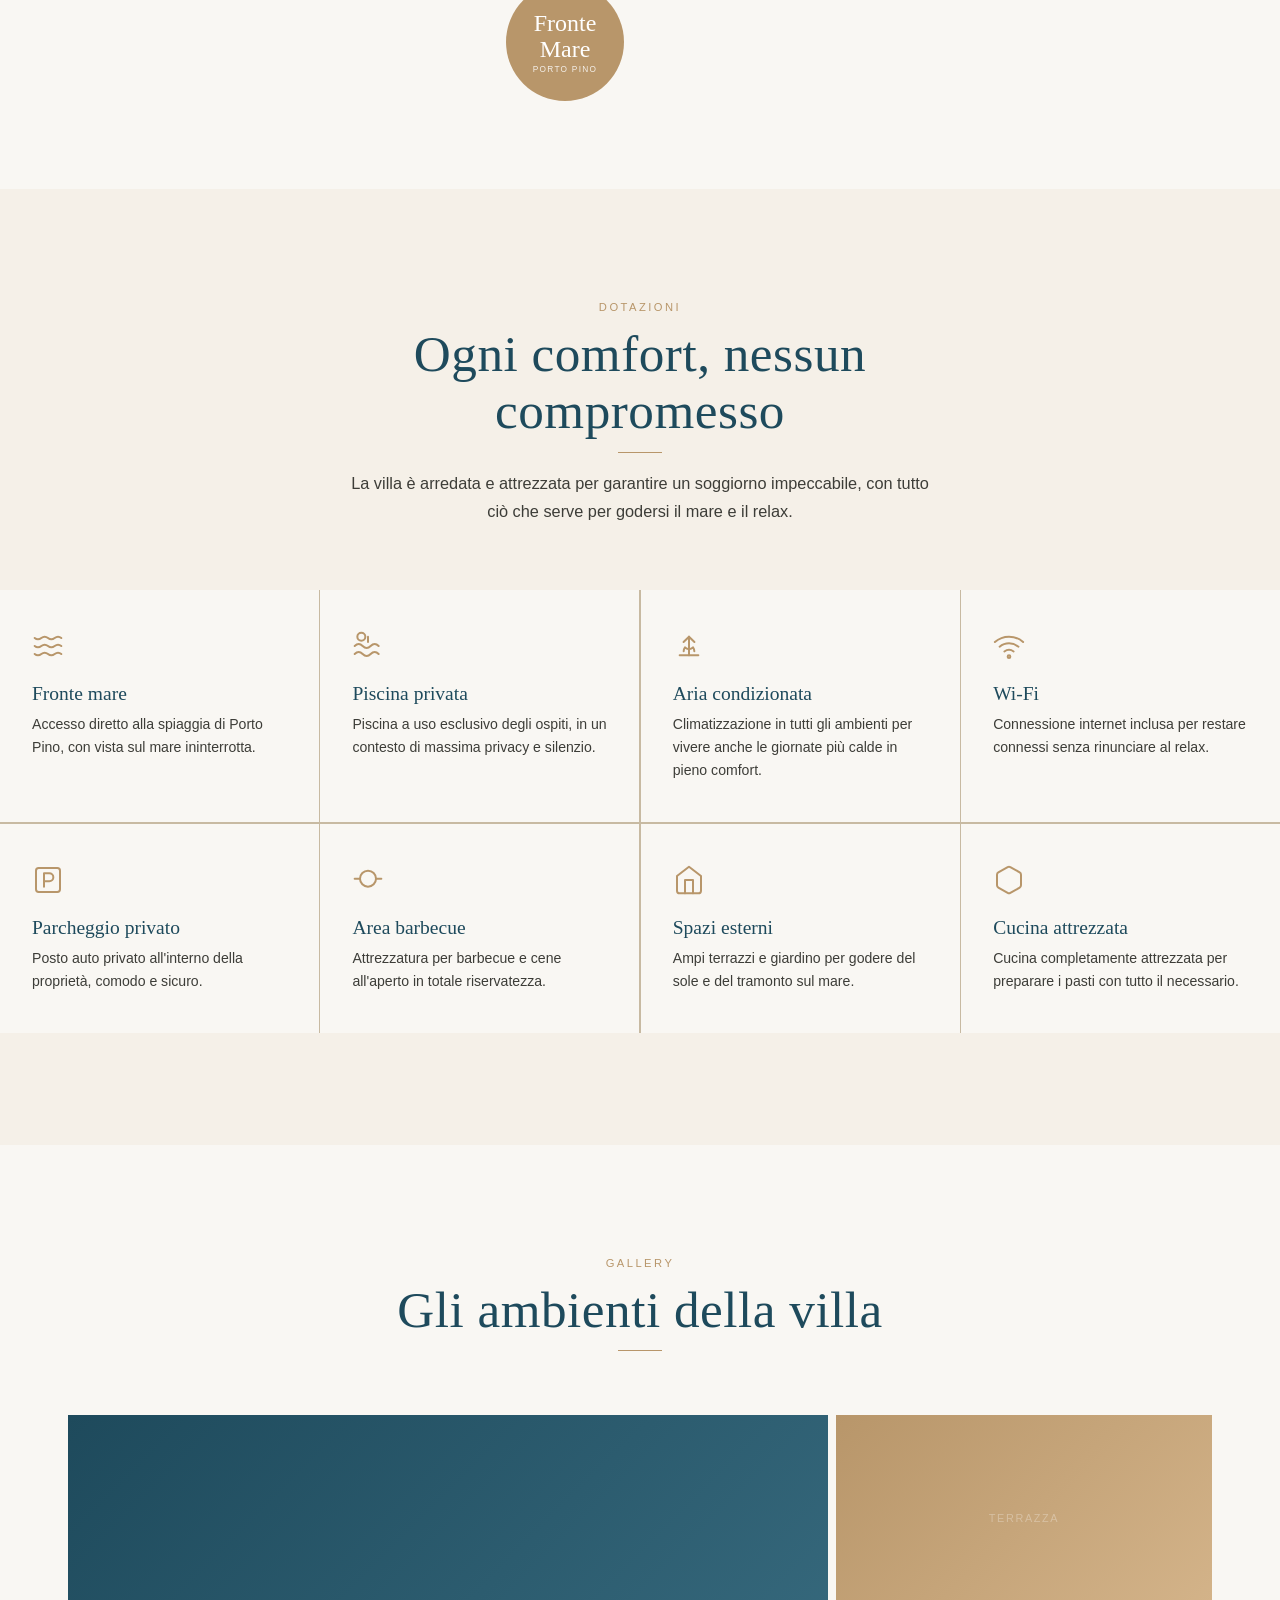
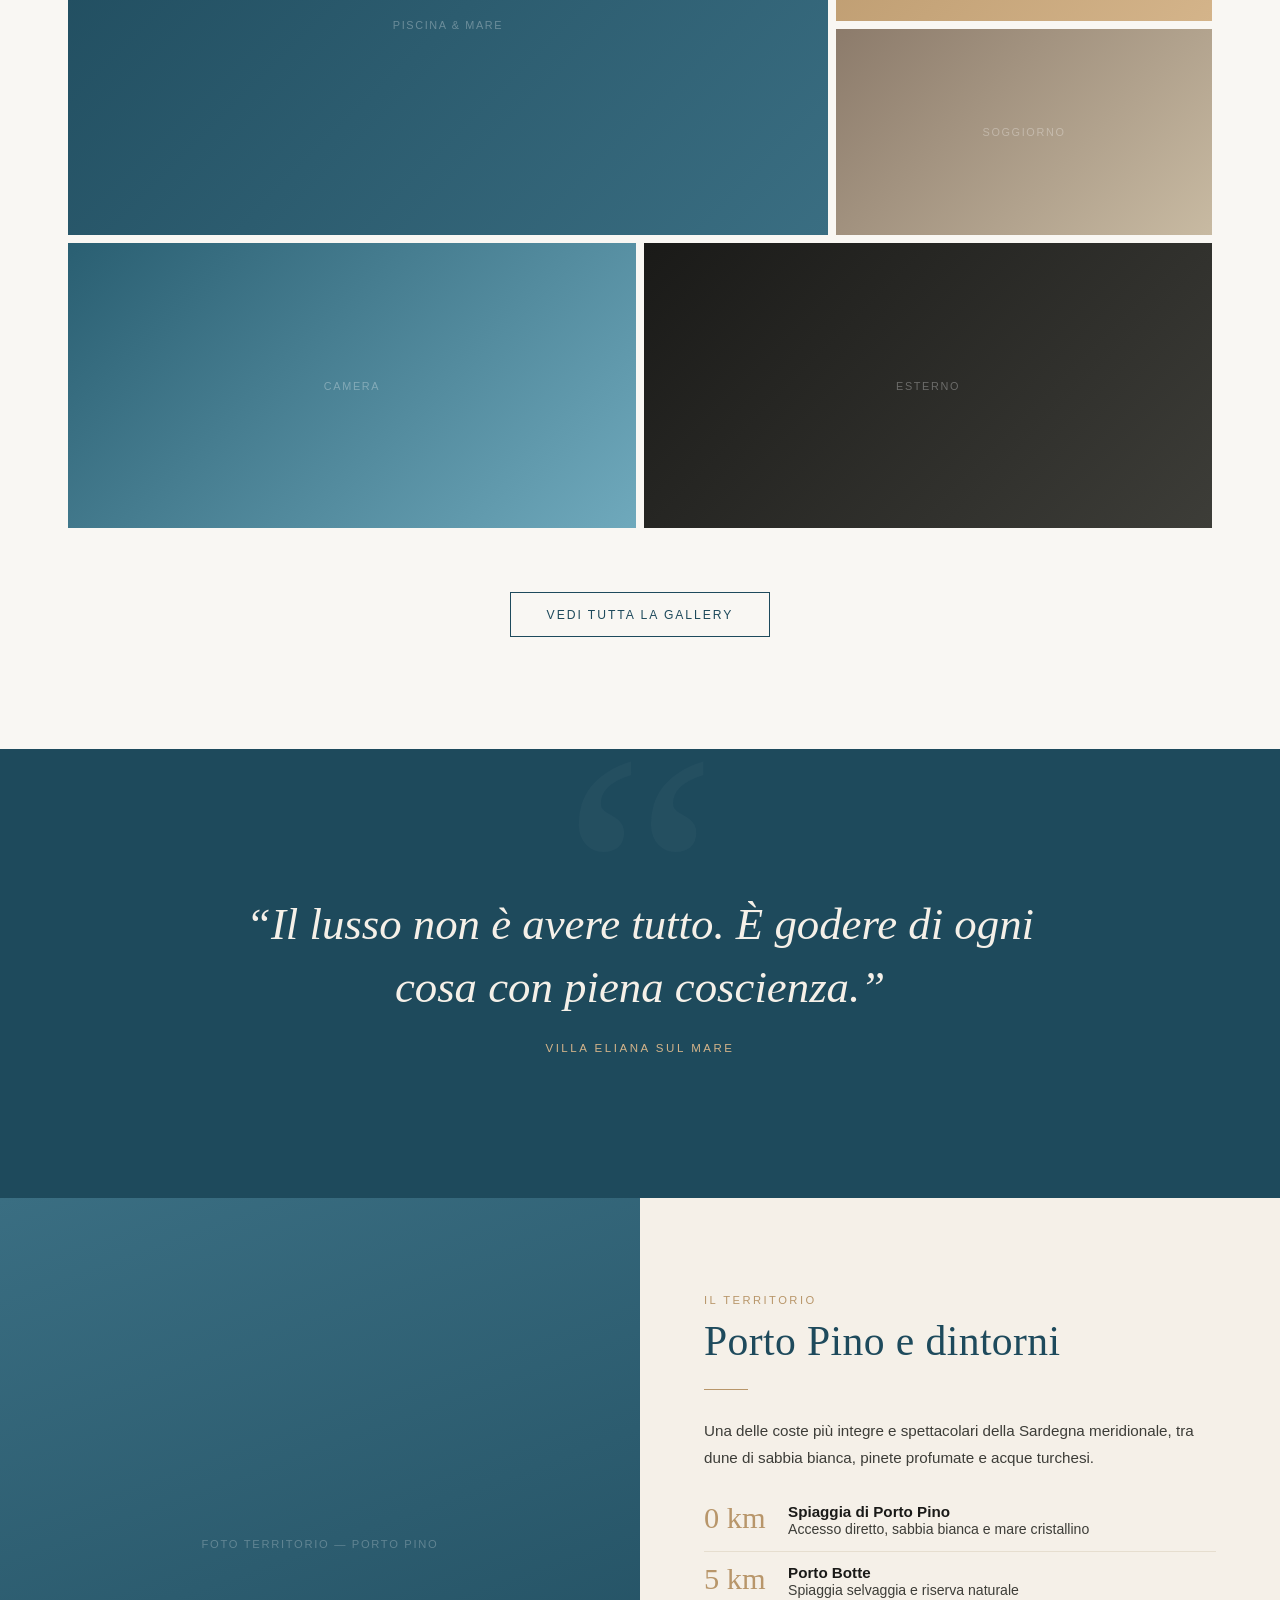
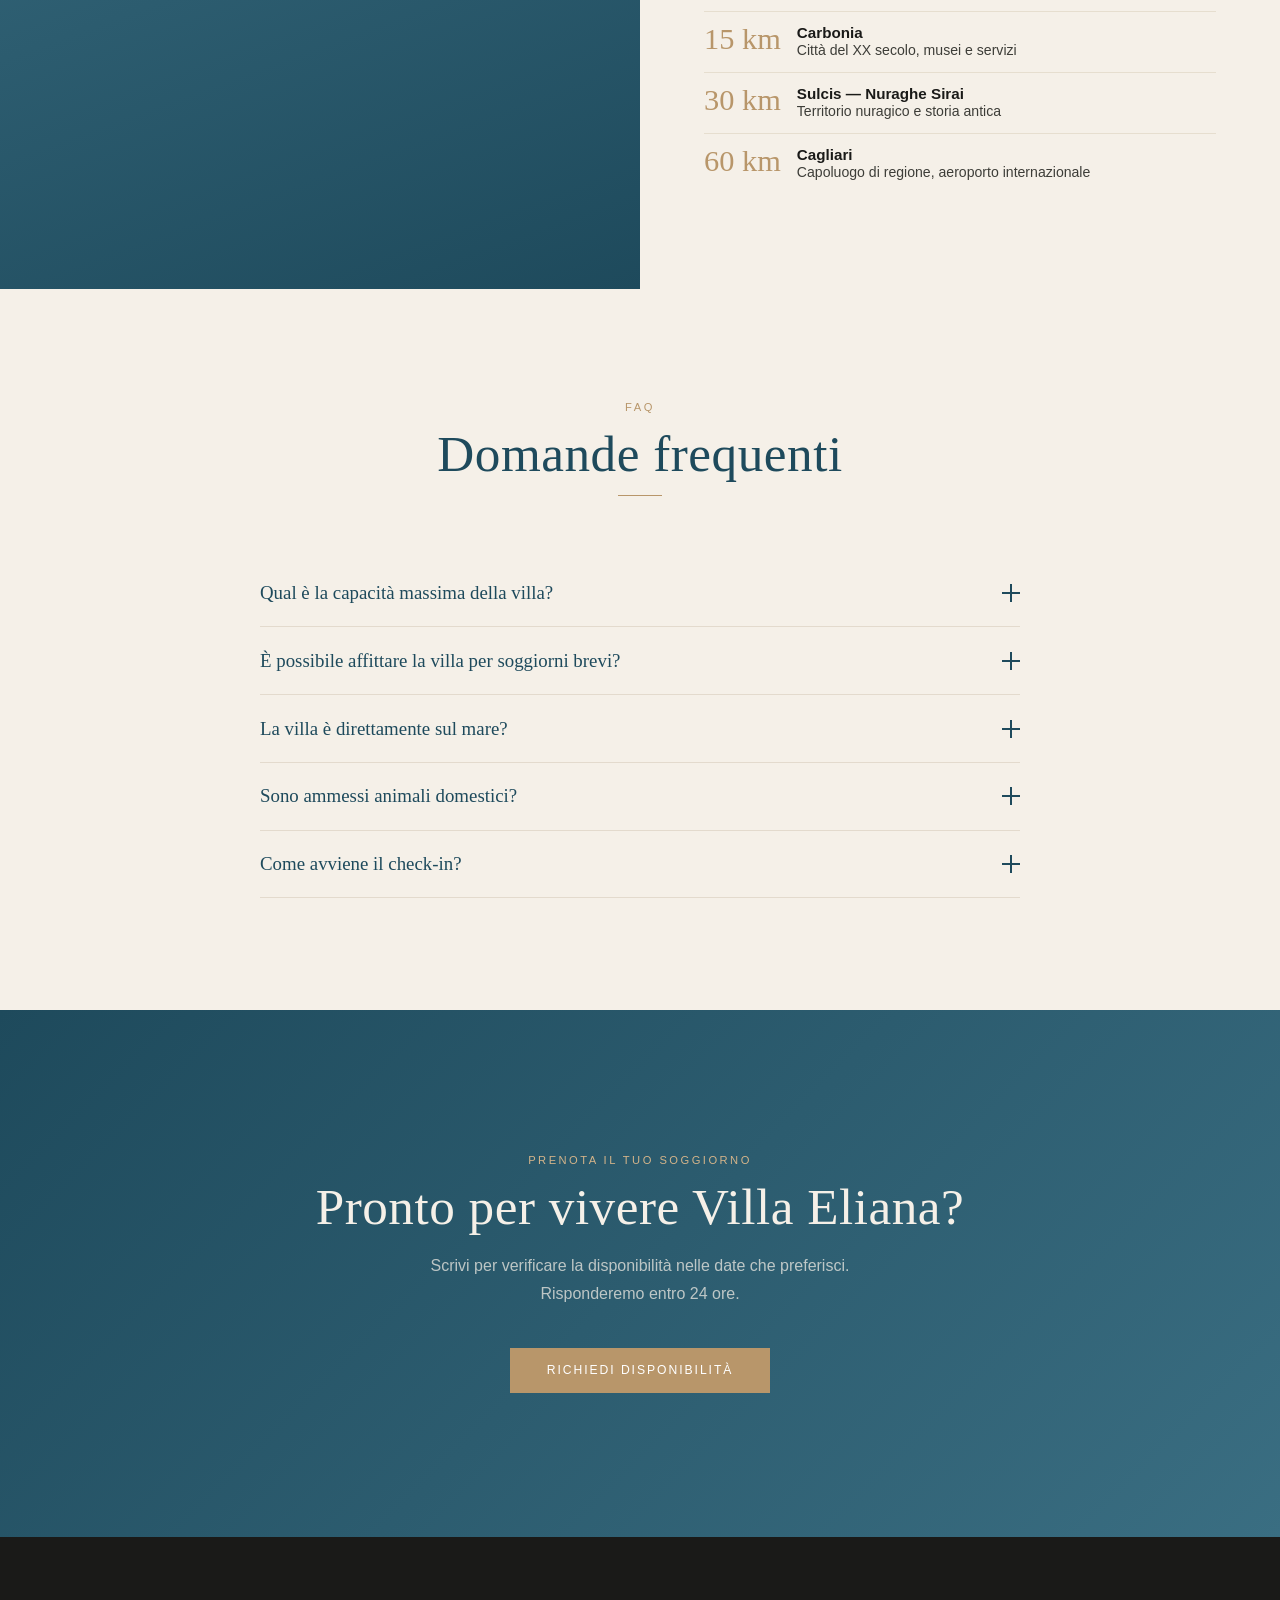
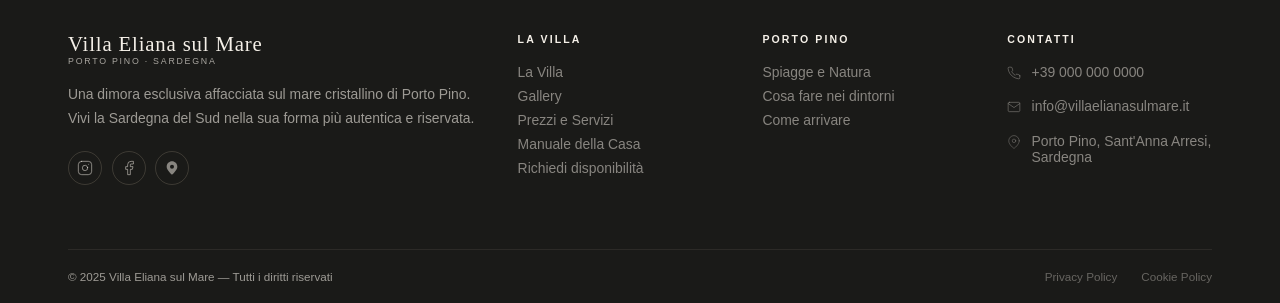
==== commit 0c2f9ccb: "Update index.html" ====
--- a/index.html
+++ b/index.html
@@ -8,13 +8,14 @@
 <link rel="preconnect" href="https://fonts.googleapis.com">
 <link rel="preconnect" href="https://fonts.gstatic.com" crossorigin>
 <link href="https://fonts.googleapis.com/css2?family=Cormorant+Garamond:ital,wght@0,300;0,400;0,600;1,300;1,400&family=Jost:wght@300;400;500;600&display=swap" rel="stylesheet">
-<link rel="stylesheet" href="style.css">
+<link rel="stylesheet" href="css/style.css">
 <style>
 /* ── HERO ── */
 .hero { position: relative; min-height: 100svh; display: flex; align-items: flex-end; padding-bottom: 6rem; overflow: hidden; background: var(--sea-deep); }
 .hero-bg { position: absolute; inset: 0; }
 .hero-bg-img { width: 100%; height: 100%; object-fit: cover; object-position: center 35%; }
 .hero-overlay { position: absolute; inset: 0; background: linear-gradient(to top, rgba(16,38,52,.86) 0%, rgba(16,38,52,.32) 55%, rgba(16,38,52,.1) 100%); }
+/* Gradient placeholder when no photo */
 .hero-bg-ph { width: 100%; height: 100%; background: linear-gradient(135deg, #0d2535 0%, #1e4a5c 35%, #2e7a92 65%, #1a3d4f 100%); }
 .hero-content { position: relative; z-index: 2; color: var(--sand); width: 100%; }
 .hero-eyebrow { font-family: var(--body); font-size: .68rem; font-weight: 500; letter-spacing: .28em; text-transform: uppercase; color: var(--gold-light); display: flex; align-items: center; gap: 1rem; margin-bottom: 1.25rem; opacity: 0; transform: translateY(16px); animation: fadeUp .8s var(--ease) .2s forwards; }
@@ -30,8 +31,9 @@
 /* ── INTRO ── */
 .intro { display: grid; grid-template-columns: 1fr 1fr; gap: 5rem; align-items: center; }
 .intro-visual { position: relative; }
-.intro-img { aspect-ratio: 4/5; overflow: hidden; background: linear-gradient(160deg, #1e4a5c 0%, #3a6e82 50%, #6fa9bc 100%); }
-.intro-img img { width: 100%; height: 100%; object-fit: cover; transition: transform .8s var(--ease); display: block; }
+.intro-img { aspect-ratio: 4/5; overflow: hidden; }
+.intro-img-ph { width: 100%; height: 100%; background: linear-gradient(160deg, #c8baa2 0%, #a89070 50%, #8c7b6b 100%); display: flex; align-items: center; justify-content: center; color: rgba(255,255,255,.3); font-size: .7rem; letter-spacing: .15em; text-transform: uppercase; min-height: 400px; }
+.intro-img img { width: 100%; height: 100%; object-fit: cover; transition: transform .8s var(--ease); }
 .intro-img:hover img { transform: scale(1.04); }
 .badge { position: absolute; bottom: -1.5rem; right: -1.5rem; background: var(--gold); color: #fff; width: 118px; height: 118px; border-radius: 50%; display: flex; flex-direction: column; align-items: center; justify-content: center; text-align: center; font-family: var(--display); font-size: 1.5rem; line-height: 1.1; padding: .5rem; z-index: 1; }
 .badge small { font-family: var(--body); font-size: .52rem; letter-spacing: .15em; text-transform: uppercase; margin-top: 3px; opacity: .85; display: block; }
@@ -117,7 +119,6 @@
         <a href="index.html" class="nav-link active">Home</a>
         <a href="villa.html" class="nav-link">La Villa</a>
         <a href="gallery.html" class="nav-link">Gallery</a>
-        <a href="portopino.html" class="nav-link">Porto Pino</a>
         <a href="prezzi.html" class="nav-link">Prezzi</a>
         <a href="manuale.html" class="nav-link">Manuale</a>
         <a href="contatti.html" class="nav-link btn btn--ghost nav-cta">Richiedi disponibilita</a>
@@ -132,7 +133,8 @@
   <section class="hero" aria-label="Villa Eliana — benvenuto">
     <div class="hero-bg">
       <div class="hero-bg-ph"></div>
-      <!-- Quando hai la foto: <img class="hero-bg-img" src="images/hero.jpg" alt="Vista mare Villa Eliana, Porto Pino" loading="eager"> -->
+      <!-- Se vuoi usare una foto, sostituisci il placeholder con un tag img -->
+      <!-- <img class="hero-bg-img" src="images/villa-eliana-hero.jpg" alt="Vista mare Villa Eliana, Porto Pino" loading="eager"> -->
     </div>
     <div class="hero-overlay" aria-hidden="true"></div>
     <div class="container">
@@ -155,10 +157,7 @@
       <div class="intro">
         <div class="intro-visual reveal">
           <div class="intro-img">
-            <!-- Foto reale: sostituisci il tag sotto con la tua immagine -->
-            <img src="images/tramonto-villa.jpeg" alt="Tramonto a Villa Eliana sul Mare"
-                 loading="lazy"
-                 onerror="this.style.display='none'">
+            <img src="images/tramonto-villa.jpeg" alt="Tramonto a Villa Eliana sul Mare" loading="lazy">
           </div>
           <div class="badge" aria-hidden="true">Fronte<br>Mare<small>Porto Pino</small></div>
         </div>
@@ -263,6 +262,7 @@
   <section class="territory" aria-labelledby="terr-h">
     <div class="terr-map">
       <div class="terr-map-ph">Foto territorio &mdash; Porto Pino</div>
+      <!-- <img src="images/territorio.jpg" alt="Porto Pino e dintorni" loading="lazy"> -->
     </div>
     <div class="terr-body">
       <span class="eyebrow">Il territorio</span>
@@ -276,9 +276,6 @@
         <li class="terr-item reveal"><span class="terr-dist">30 km</span><div class="terr-info"><strong>Sulcis &mdash; Nuraghe Sirai</strong>Territorio nuragico e storia antica</div></li>
         <li class="terr-item reveal"><span class="terr-dist">60 km</span><div class="terr-info"><strong>Cagliari</strong>Capoluogo di regione, aeroporto internazionale</div></li>
       </ul>
-      <div style="margin-top:2rem">
-        <a href="portopino.html" class="btn btn--outline">Scopri il territorio</a>
-      </div>
     </div>
   </section>
 
@@ -296,7 +293,7 @@
           <div class="faq-ans" id="faq1"><div class="faq-ans-in">La villa pu&ograve; ospitare fino a 8 persone in totale comfort. Per maggiori dettagli sugli spazi e la disposizione delle camere, consulta la sezione <a href="prezzi.html">Prezzi e Servizi</a> o contattaci direttamente.</div></div>
         </div>
         <div class="faq-item">
-          <button class="faq-q" aria-expanded="false" aria-controls="faq2"><span>&Egrave; possibile affittare la villa per soggiorni brevi?</span><span class="faq-icon" aria-hidden="true"></span></button>
+          <button class="faq-q" aria-expanded="false" aria-controls="faq2"><span>È possibile affittare la villa per soggiorni brevi?</span><span class="faq-icon" aria-hidden="true"></span></button>
           <div class="faq-ans" id="faq2"><div class="faq-ans-in">In alta stagione il soggiorno minimo &egrave; di 7 notti (sabato-sabato). In bassa stagione sono possibili periodi pi&ugrave; brevi. Controlla la disponibilit&agrave; nella pagina <a href="prezzi.html">Prezzi e Servizi</a> o scrivici.</div></div>
         </div>
         <div class="faq-item">
@@ -352,17 +349,17 @@
       <div class="footer-col">
         <h5>Porto Pino</h5>
         <nav class="footer-links">
-          <a href="portopino.html">Porto Pino e dintorni</a>
-          <a href="portopino.html#ristoranti">Ristoranti consigliati</a>
-          <a href="portopino.html#esperienze">Esperienze esclusive</a>
+          <a href="#">Spiagge e Natura</a>
+          <a href="#">Cosa fare nei dintorni</a>
+          <a href="#">Come arrivare</a>
         </nav>
       </div>
       <div class="footer-col">
         <h5>Contatti</h5>
         <div class="footer-links">
-          <div class="footer-contact-row"><svg xmlns="http://www.w3.org/2000/svg" viewBox="0 0 24 24" fill="none" stroke="currentColor" stroke-width="1.5" stroke-linecap="round" stroke-linejoin="round" width="14" height="14" style="flex-shrink:0;margin-top:2px;opacity:.55"><path d="M22 16.92v3a2 2 0 0 1-2.18 2 19.79 19.79 0 0 1-8.63-3.07A19.5 19.5 0 0 1 4.99 13a19.79 19.79 0 0 1-3.07-8.67A2 2 0 0 1 3.92 2h3a2 2 0 0 1 2 1.72c.127.96.361 1.903.7 2.81a2 2 0 0 1-.45 2.11L8.09 9.91a16 16 0 0 0 6 6l1.27-1.27a2 2 0 0 1 2.11-.45c.907.339 1.85.573 2.81.7A2 2 0 0 1 22 16.92z"/></svg><a href="tel:+393403333116">+39 340 333 3116</a></div>
-          <div class="footer-contact-row"><svg xmlns="http://www.w3.org/2000/svg" viewBox="0 0 24 24" fill="none" stroke="currentColor" stroke-width="1.5" stroke-linecap="round" stroke-linejoin="round" width="14" height="14" style="flex-shrink:0;margin-top:2px;opacity:.55"><path d="M4 4h16c1.1 0 2 .9 2 2v12c0 1.1-.9 2-2 2H4c-1.1 0-2-.9-2-2V6c0-1.1.9-2 2-2z"/><polyline points="22,6 12,13 2,6"/></svg><a href="mailto:villaelianasulmare@gmail.com">villaelianasulmare@gmail.com</a></div>
-          <div class="footer-contact-row" style="color:rgba(245,240,232,.5)"><svg xmlns="http://www.w3.org/2000/svg" viewBox="0 0 24 24" fill="none" stroke="currentColor" stroke-width="1.5" stroke-linecap="round" stroke-linejoin="round" width="14" height="14" style="flex-shrink:0;margin-top:2px;opacity:.55"><path d="M21 10c0 7-9 13-9 13s-9-6-9-13a9 9 0 0 1 18 0z"/><circle cx="12" cy="10" r="3"/></svg>Via del Pino d'Aleppo 8, Porto Pino</div>
+          <div class="footer-contact-row"><svg xmlns="http://www.w3.org/2000/svg" viewBox="0 0 24 24" fill="none" stroke="currentColor" stroke-width="1.5" stroke-linecap="round" stroke-linejoin="round" width="14" height="14" style="flex-shrink:0;margin-top:2px;opacity:.55"><path d="M22 16.92v3a2 2 0 0 1-2.18 2 19.79 19.79 0 0 1-8.63-3.07A19.5 19.5 0 0 1 4.99 13a19.79 19.79 0 0 1-3.07-8.67A2 2 0 0 1 3.92 2h3a2 2 0 0 1 2 1.72c.127.96.361 1.903.7 2.81a2 2 0 0 1-.45 2.11L8.09 9.91a16 16 0 0 0 6 6l1.27-1.27a2 2 0 0 1 2.11-.45c.907.339 1.85.573 2.81.7A2 2 0 0 1 22 16.92z"/></svg><a href="tel:+39000000000">+39 000 000 0000</a></div>
+          <div class="footer-contact-row"><svg xmlns="http://www.w3.org/2000/svg" viewBox="0 0 24 24" fill="none" stroke="currentColor" stroke-width="1.5" stroke-linecap="round" stroke-linejoin="round" width="14" height="14" style="flex-shrink:0;margin-top:2px;opacity:.55"><path d="M4 4h16c1.1 0 2 .9 2 2v12c0 1.1-.9 2-2 2H4c-1.1 0-2-.9-2-2V6c0-1.1.9-2 2-2z"/><polyline points="22,6 12,13 2,6"/></svg><a href="mailto:info@villaelianasulmare.it">info@villaelianasulmare.it</a></div>
+          <div class="footer-contact-row" style="color:rgba(245,240,232,.5)"><svg xmlns="http://www.w3.org/2000/svg" viewBox="0 0 24 24" fill="none" stroke="currentColor" stroke-width="1.5" stroke-linecap="round" stroke-linejoin="round" width="14" height="14" style="flex-shrink:0;margin-top:2px;opacity:.55"><path d="M21 10c0 7-9 13-9 13s-9-6-9-13a9 9 0 0 1 18 0z"/><circle cx="12" cy="10" r="3"/></svg>Porto Pino, Sant'Anna Arresi, Sardegna</div>
         </div>
       </div>
     </div>
@@ -378,6 +375,6 @@
   <img src="" alt="" id="lb-img">
 </div>
 
-<script src="main.js"></script>
+<script src="js/main.js"></script>
 </body>
 </html>
--- a/css/style.css
+++ b/css/style.css
@@ -0,0 +1,163 @@
+/* =========================================================
+   Villa Eliana sul Mare â€” Shared CSS
+   ========================================================= */
+:root {
+  --sand:       #F5F0E8;
+  --sand-dark:  #EAE2D0;
+  --stone:      #C8BAA2;
+  --stone-dark: #8C7B6B;
+  --sea:        #3A6E82;
+  --sea-deep:   #1E4A5C;
+  --sea-light:  #6FA9BC;
+  --ink:        #1A1A18;
+  --ink-soft:   #3D3D38;
+  --mist:       #F9F7F3;
+  --white:      #FFFFFF;
+  --gold:       #B8966A;
+  --gold-light: #D4B48A;
+  --display: 'Cormorant Garamond', Georgia, serif;
+  --body:    'Jost', sans-serif;
+  --ease:    cubic-bezier(0.16, 1, 0.3, 1);
+  --ease-s:  cubic-bezier(0.25, 0.46, 0.45, 0.94);
+}
+
+*, *::before, *::after { box-sizing: border-box; margin: 0; padding: 0; }
+html { font-size: 16px; scroll-behavior: smooth; -webkit-text-size-adjust: 100%; }
+body { font-family: var(--body); background: var(--mist); color: var(--ink); -webkit-font-smoothing: antialiased; overflow-x: hidden; }
+img { max-width: 100%; display: block; }
+a { color: inherit; text-decoration: none; }
+ul, ol { list-style: none; }
+button { cursor: pointer; font-family: inherit; border: none; background: none; }
+
+/* â”€â”€ TYPOGRAPHY â”€â”€ */
+h1,h2,h3,h4 { font-family: var(--display); font-weight: 400; line-height: 1.12; color: var(--sea-deep); letter-spacing: .01em; }
+h1 { font-size: clamp(2.5rem, 5vw, 4.5rem); }
+h2 { font-size: clamp(2rem, 4vw, 3.2rem); }
+h3 { font-size: clamp(1.5rem, 3vw, 2.2rem); }
+h4 { font-size: clamp(1.2rem, 2vw, 1.6rem); }
+p  { margin-bottom: 1.2em; line-height: 1.75; }
+p:last-child { margin-bottom: 0; }
+strong { font-weight: 600; }
+
+/* â”€â”€ LAYOUT â”€â”€ */
+.container { width: 100%; max-width: 1240px; margin-inline: auto; padding-inline: clamp(1.25rem, 5vw, 3rem); }
+.container--narrow { max-width: 860px; }
+.section { padding-block: 7rem; }
+.section--alt { background: var(--sand); }
+.section--dark { background: var(--sea-deep); color: var(--sand); }
+.section--dark h1,.section--dark h2,.section--dark h3 { color: var(--sand-dark); }
+
+.eyebrow { font-family: var(--body); font-size: .7rem; font-weight: 500; letter-spacing: .22em; text-transform: uppercase; color: var(--gold); display: block; margin-bottom: .75rem; }
+.divider { width: 44px; height: 1px; background: var(--gold); margin: .75rem auto; }
+.divider--l { margin-left: 0; }
+.sec-header { text-align: center; max-width: 600px; margin-inline: auto; margin-bottom: 4rem; }
+.sec-header p { color: var(--ink-soft); font-size: 1.02rem; margin-top: 1rem; }
+
+/* â”€â”€ BUTTONS â”€â”€ */
+.btn { display: inline-flex; align-items: center; gap: .5rem; padding: .9rem 2.2rem; font-family: var(--body); font-size: .76rem; font-weight: 500; letter-spacing: .16em; text-transform: uppercase; transition: all .35s var(--ease-s); white-space: nowrap; cursor: pointer; }
+.btn:focus-visible { outline: 2px solid var(--gold); outline-offset: 3px; }
+.btn--primary { background: var(--sea-deep); color: var(--sand); border: 1px solid var(--sea-deep); }
+.btn--primary:hover { background: var(--sea); border-color: var(--sea); }
+.btn--outline { background: transparent; color: var(--sea-deep); border: 1px solid var(--sea-deep); }
+.btn--outline:hover { background: var(--sea-deep); color: var(--sand); }
+.btn--ghost { background: transparent; color: var(--sand); border: 1px solid rgba(245,240,232,.45); }
+.btn--ghost:hover { background: rgba(245,240,232,.1); border-color: var(--sand); }
+.btn--gold { background: var(--gold); color: #fff; border: 1px solid var(--gold); }
+.btn--gold:hover { background: var(--gold-light); border-color: var(--gold-light); }
+
+/* â”€â”€ NAV â”€â”€ */
+.site-header { position: fixed; top: 0; left: 0; right: 0; z-index: 100; padding: 1.4rem 0; transition: background .4s var(--ease), padding .4s var(--ease), box-shadow .4s; }
+.site-header.scrolled { background: rgba(249,247,243,.97); backdrop-filter: blur(12px); padding: .85rem 0; box-shadow: 0 1px 0 rgba(200,186,162,.3); }
+.header-inner { display: flex; align-items: center; justify-content: space-between; gap: 2rem; }
+.site-logo { font-family: var(--display); font-size: 1.35rem; color: var(--sand); letter-spacing: .04em; line-height: 1.1; flex-shrink: 0; transition: color .35s; }
+.site-logo sub { display: block; font-family: var(--body); font-size: .57rem; letter-spacing: .22em; text-transform: uppercase; opacity: .7; margin-top: 2px; font-style: normal; }
+.site-header.scrolled .site-logo { color: var(--sea-deep); }
+.nav-links { display: flex; align-items: center; gap: .15rem; }
+.nav-link { font-family: var(--body); font-size: .73rem; font-weight: 500; letter-spacing: .14em; text-transform: uppercase; color: rgba(245,240,232,.82); padding: .4rem .75rem; position: relative; transition: color .3s; }
+.nav-link::after { content: ''; position: absolute; bottom: 0; left: .75rem; right: .75rem; height: 1px; background: var(--gold); transform: scaleX(0); transition: transform .35s var(--ease); }
+.nav-link:hover { color: #fff; }
+.nav-link:hover::after { transform: scaleX(1); }
+.nav-link.active { color: var(--gold-light); }
+.nav-link.active::after { transform: scaleX(1); }
+.site-header.scrolled .nav-link { color: var(--ink-soft); }
+.site-header.scrolled .nav-link:hover { color: var(--sea-deep); }
+.site-header.scrolled .nav-link.active { color: var(--gold); }
+.site-header.scrolled .btn--ghost { color: var(--sea-deep); border-color: var(--sea-deep); }
+.site-header.scrolled .btn--ghost:hover { background: var(--sea-deep); color: var(--sand); }
+.nav-cta { margin-left: .75rem; }
+
+/* Mobile menu */
+.menu-toggle { display: none; flex-direction: column; gap: 5px; padding: .5rem; color: var(--sand); }
+.site-header.scrolled .menu-toggle { color: var(--ink); }
+.menu-toggle span { display: block; width: 24px; height: 1.5px; background: currentColor; transition: transform .3s, opacity .3s; }
+.menu-toggle[aria-expanded="true"] span:nth-child(1) { transform: translateY(6.5px) rotate(45deg); }
+.menu-toggle[aria-expanded="true"] span:nth-child(2) { opacity: 0; }
+.menu-toggle[aria-expanded="true"] span:nth-child(3) { transform: translateY(-6.5px) rotate(-45deg); }
+
+@media (max-width: 860px) {
+  .menu-toggle { display: flex; }
+  .nav-cta { display: none; }
+  .nav-links { position: fixed; inset: 0; background: var(--sea-deep); flex-direction: column; justify-content: center; gap: .5rem; opacity: 0; pointer-events: none; transition: opacity .3s; z-index: 99; }
+  .nav-links.open { opacity: 1; pointer-events: all; }
+  .nav-link { font-size: .9rem; color: var(--sand); padding: .85rem 1.5rem; }
+  .nav-link::after { display: none; }
+  .site-header.scrolled .nav-link { color: var(--sand); }
+}
+
+/* â”€â”€ PAGE HERO (inner pages) â”€â”€ */
+.page-hero { padding-top: 110px; padding-bottom: 5rem; background: var(--sea-deep); text-align: center; }
+.page-hero .eyebrow { color: var(--gold-light); }
+.page-hero h1 { color: var(--sand); font-size: clamp(2rem, 5vw, 3.5rem); }
+.page-hero p { color: rgba(245,240,232,.7); max-width: 520px; margin-inline: auto; margin-top: .75rem; }
+
+/* â”€â”€ BREADCRUMB â”€â”€ */
+.breadcrumb { padding: .85rem 0; font-size: .76rem; color: var(--stone-dark); border-bottom: 1px solid rgba(200,186,162,.35); margin-bottom: 4rem; }
+.breadcrumb ol { display: flex; gap: .5rem; align-items: center; flex-wrap: wrap; }
+.breadcrumb li + li::before { content: '/'; color: var(--stone); margin-right: .5rem; }
+.breadcrumb a { color: var(--sea); transition: color .3s; }
+.breadcrumb a:hover { color: var(--sea-deep); }
+
+/* â”€â”€ FOOTER â”€â”€ */
+.site-footer { background: var(--ink); color: rgba(245,240,232,.6); padding-top: 6rem; }
+.footer-grid { display: grid; grid-template-columns: 2fr 1fr 1fr 1fr; gap: 2.5rem; padding-bottom: 4rem; border-bottom: 1px solid rgba(200,186,162,.1); }
+.footer-brand p { font-size: .87rem; line-height: 1.75; margin: .85rem 0 1.25rem; }
+.footer-logo { font-family: var(--display); font-size: 1.3rem; color: var(--sand); letter-spacing: .04em; line-height: 1.1; display: inline-block; }
+.footer-logo sub { display: block; font-family: var(--body); font-size: .55rem; letter-spacing: .2em; text-transform: uppercase; opacity: .65; margin-top: 2px; font-style: normal; }
+.footer-social { display: flex; gap: .6rem; margin-top: 1.25rem; }
+.social-a { display: flex; align-items: center; justify-content: center; width: 34px; height: 34px; border: 1px solid rgba(200,186,162,.2); border-radius: 50%; color: rgba(245,240,232,.5); transition: all .3s; }
+.social-a:hover { border-color: var(--gold); color: var(--gold); }
+.footer-col h5 { font-family: var(--body); font-size: .66rem; font-weight: 600; letter-spacing: .2em; text-transform: uppercase; color: var(--sand); margin-bottom: 1.2rem; }
+.footer-links { display: flex; flex-direction: column; gap: .5rem; }
+.footer-links a { font-size: .87rem; color: rgba(245,240,232,.5); transition: color .3s; }
+.footer-links a:hover { color: var(--sand); }
+.footer-contact-row { display: flex; gap: .65rem; font-size: .87rem; margin-bottom: .65rem; align-items: flex-start; }
+.footer-contact-row a { color: rgba(245,240,232,.5); transition: color .3s; }
+.footer-contact-row a:hover { color: var(--sand); }
+.footer-bottom { padding-block: 1.25rem; display: flex; align-items: center; justify-content: space-between; font-size: .73rem; gap: 1rem; flex-wrap: wrap; }
+.footer-bottom a { color: rgba(245,240,232,.35); transition: color .3s; }
+.footer-bottom a:hover { color: var(--sand); }
+.footer-policy { display: flex; gap: 1.5rem; }
+
+@media (max-width: 900px) { .footer-grid { grid-template-columns: 1fr 1fr; } }
+@media (max-width: 540px) { .footer-grid { grid-template-columns: 1fr; } }
+
+/* â”€â”€ LIGHTBOX â”€â”€ */
+.lightbox { position: fixed; inset: 0; z-index: 999; background: rgba(16,26,34,.96); display: none; align-items: center; justify-content: center; padding: 2rem; }
+.lightbox.active { display: flex; }
+.lightbox img { max-width: 90vw; max-height: 90vh; object-fit: contain; }
+.lb-close { position: absolute; top: 1.5rem; right: 1.5rem; color: var(--sand); font-size: 1.8rem; cursor: pointer; opacity: .75; transition: opacity .2s; line-height: 1; background: none; border: none; }
+.lb-close:hover { opacity: 1; }
+
+/* â”€â”€ SKIP LINK â”€â”€ */
+.skip-link { position: absolute; top: -100%; left: 1rem; background: var(--sea-deep); color: var(--sand); padding: .75rem 1.5rem; z-index: 9999; font-size: .85rem; transition: top .2s; }
+.skip-link:focus { top: 1rem; }
+
+/* â”€â”€ UTILS â”€â”€ */
+.text-center { text-align: center; }
+.mt-lg { margin-top: 4rem; }
+.mb-md { margin-bottom: 2rem; }
+
+@media (prefers-reduced-motion: reduce) {
+  *, *::before, *::after { animation-duration: .01ms !important; transition-duration: .01ms !important; }
+  html { scroll-behavior: auto; }
+}
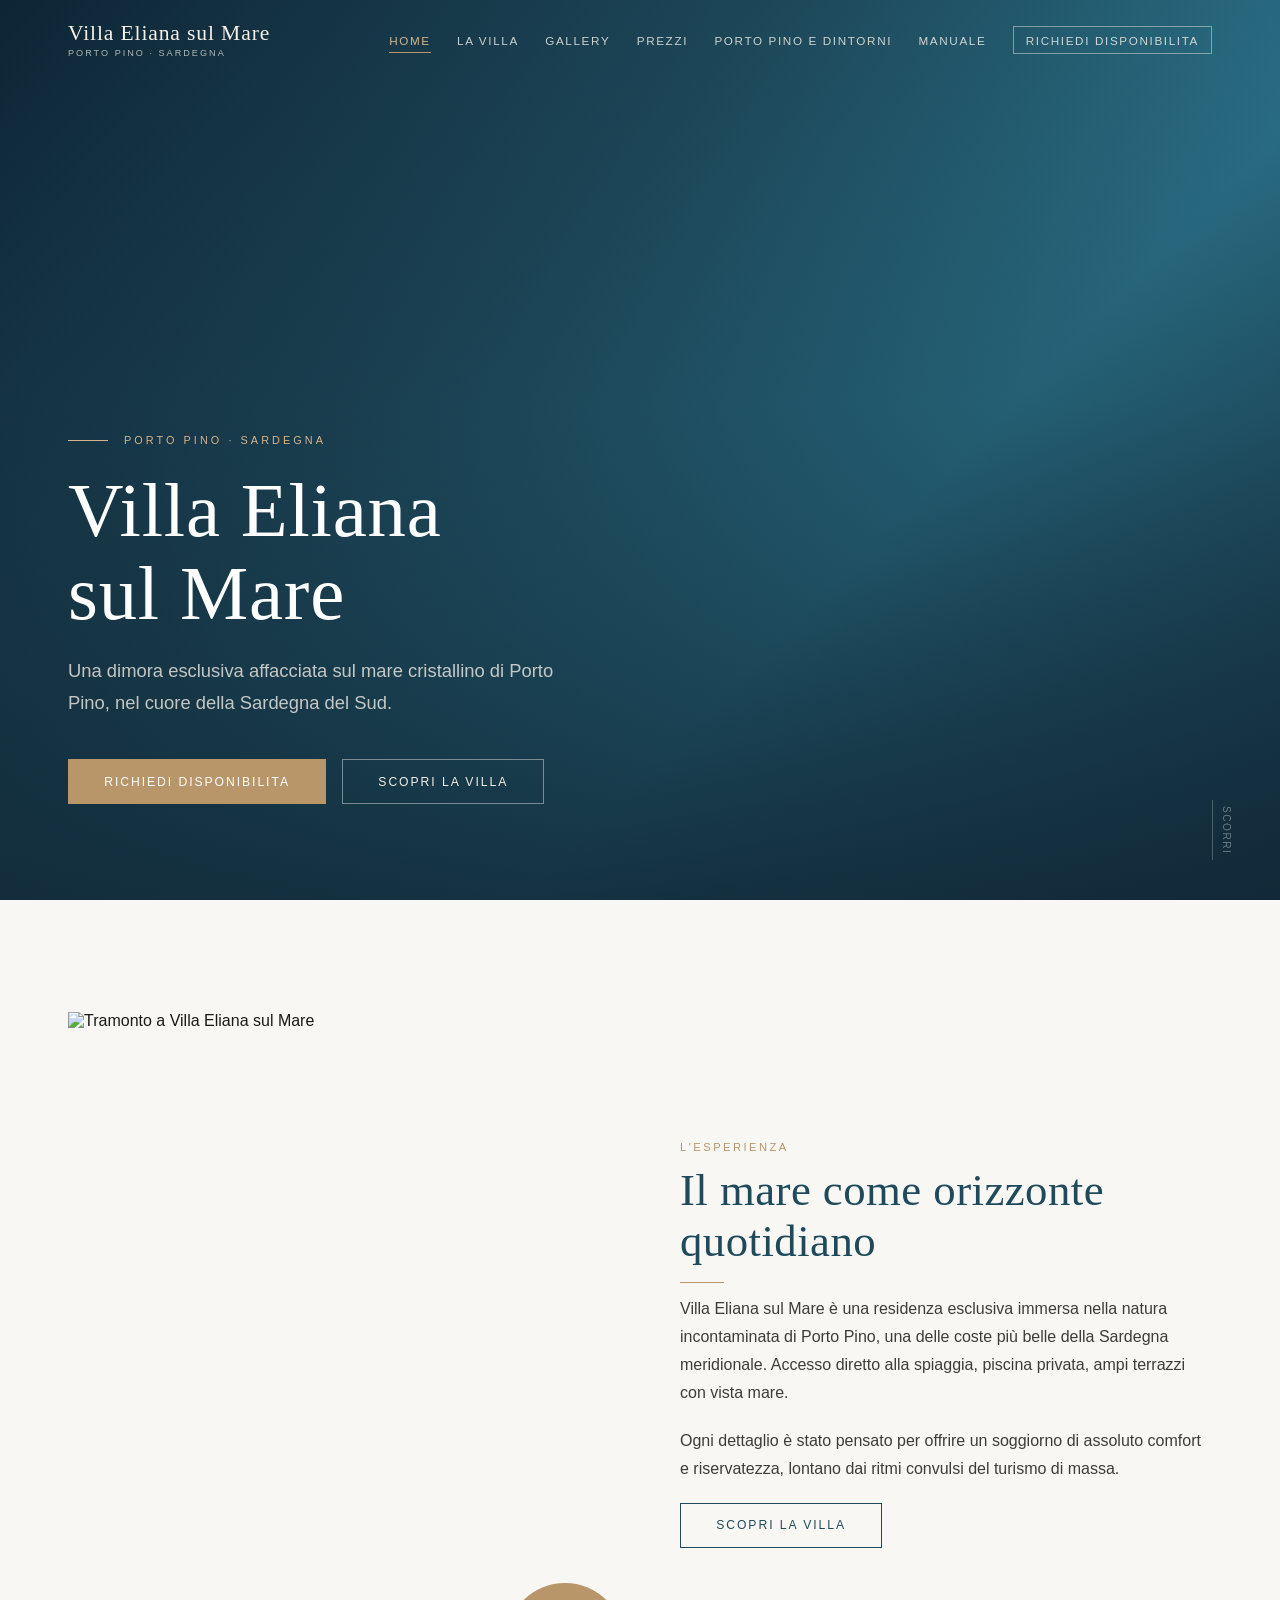
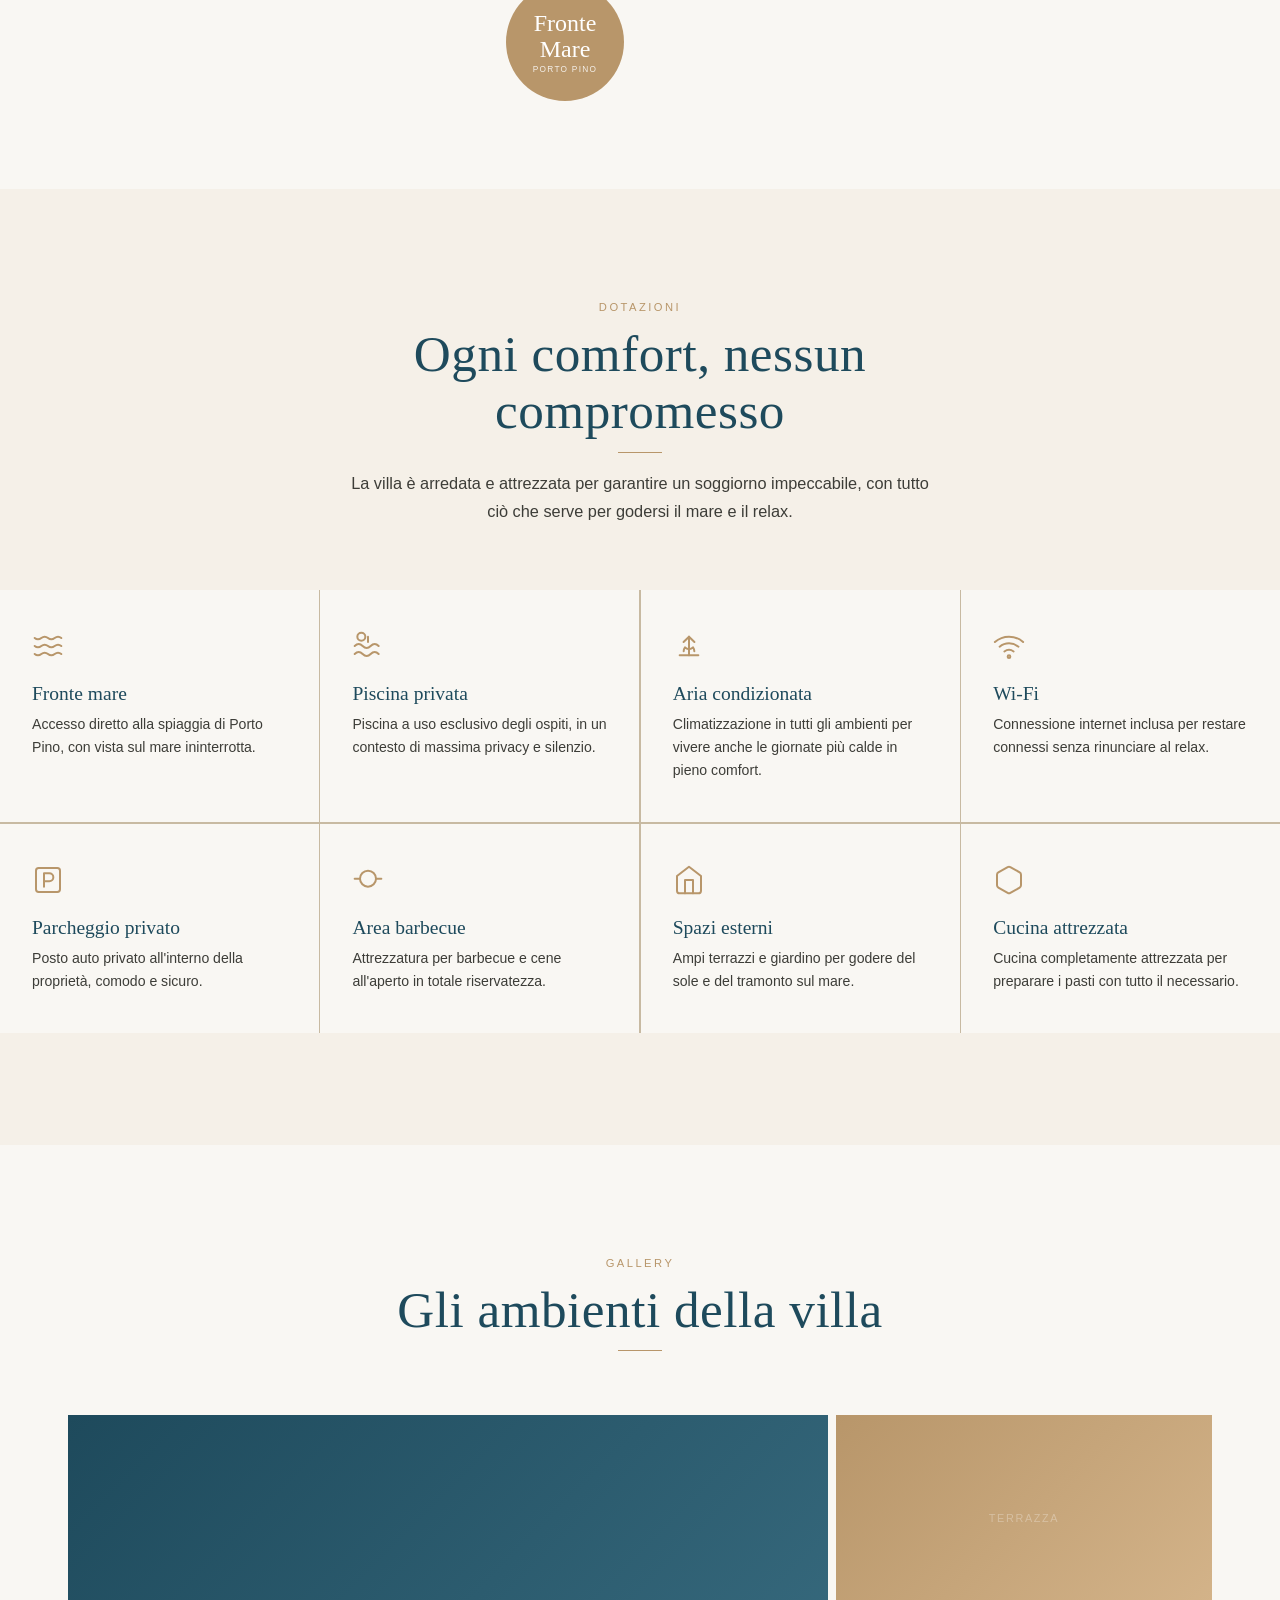
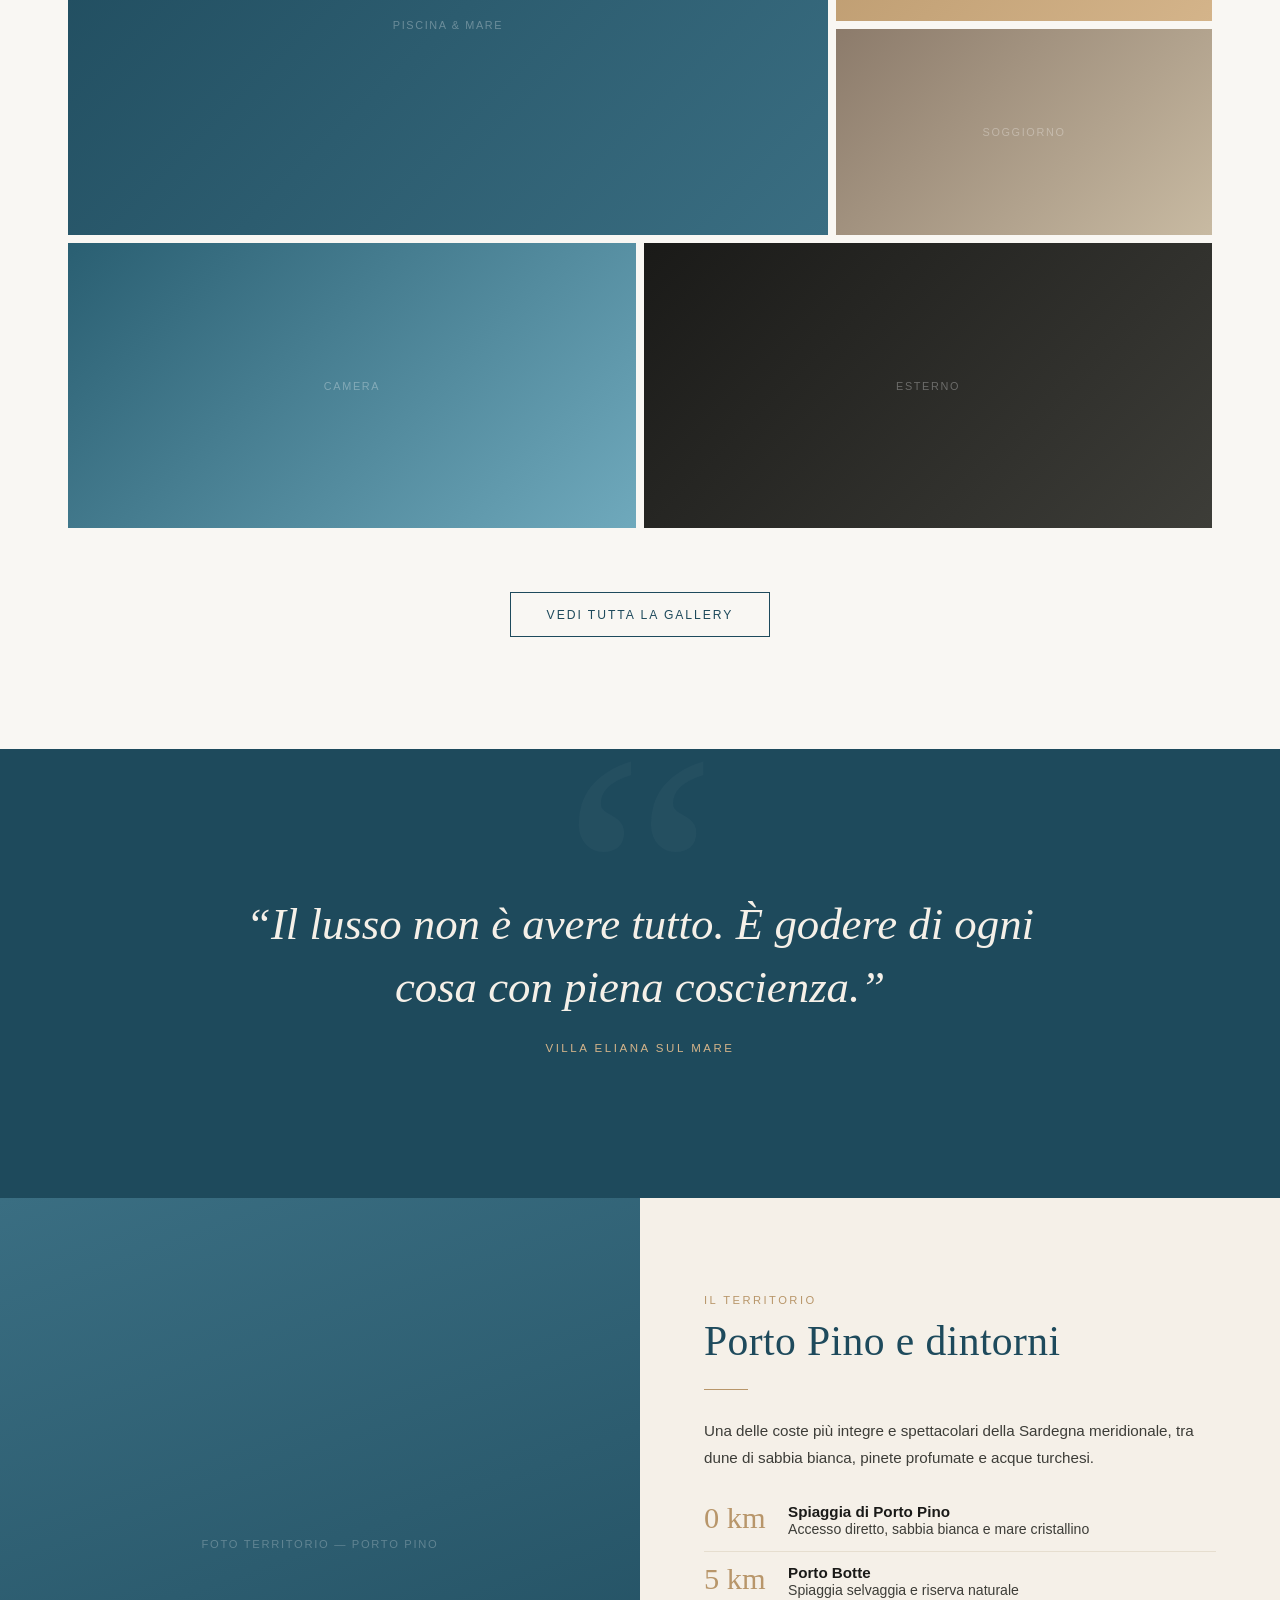
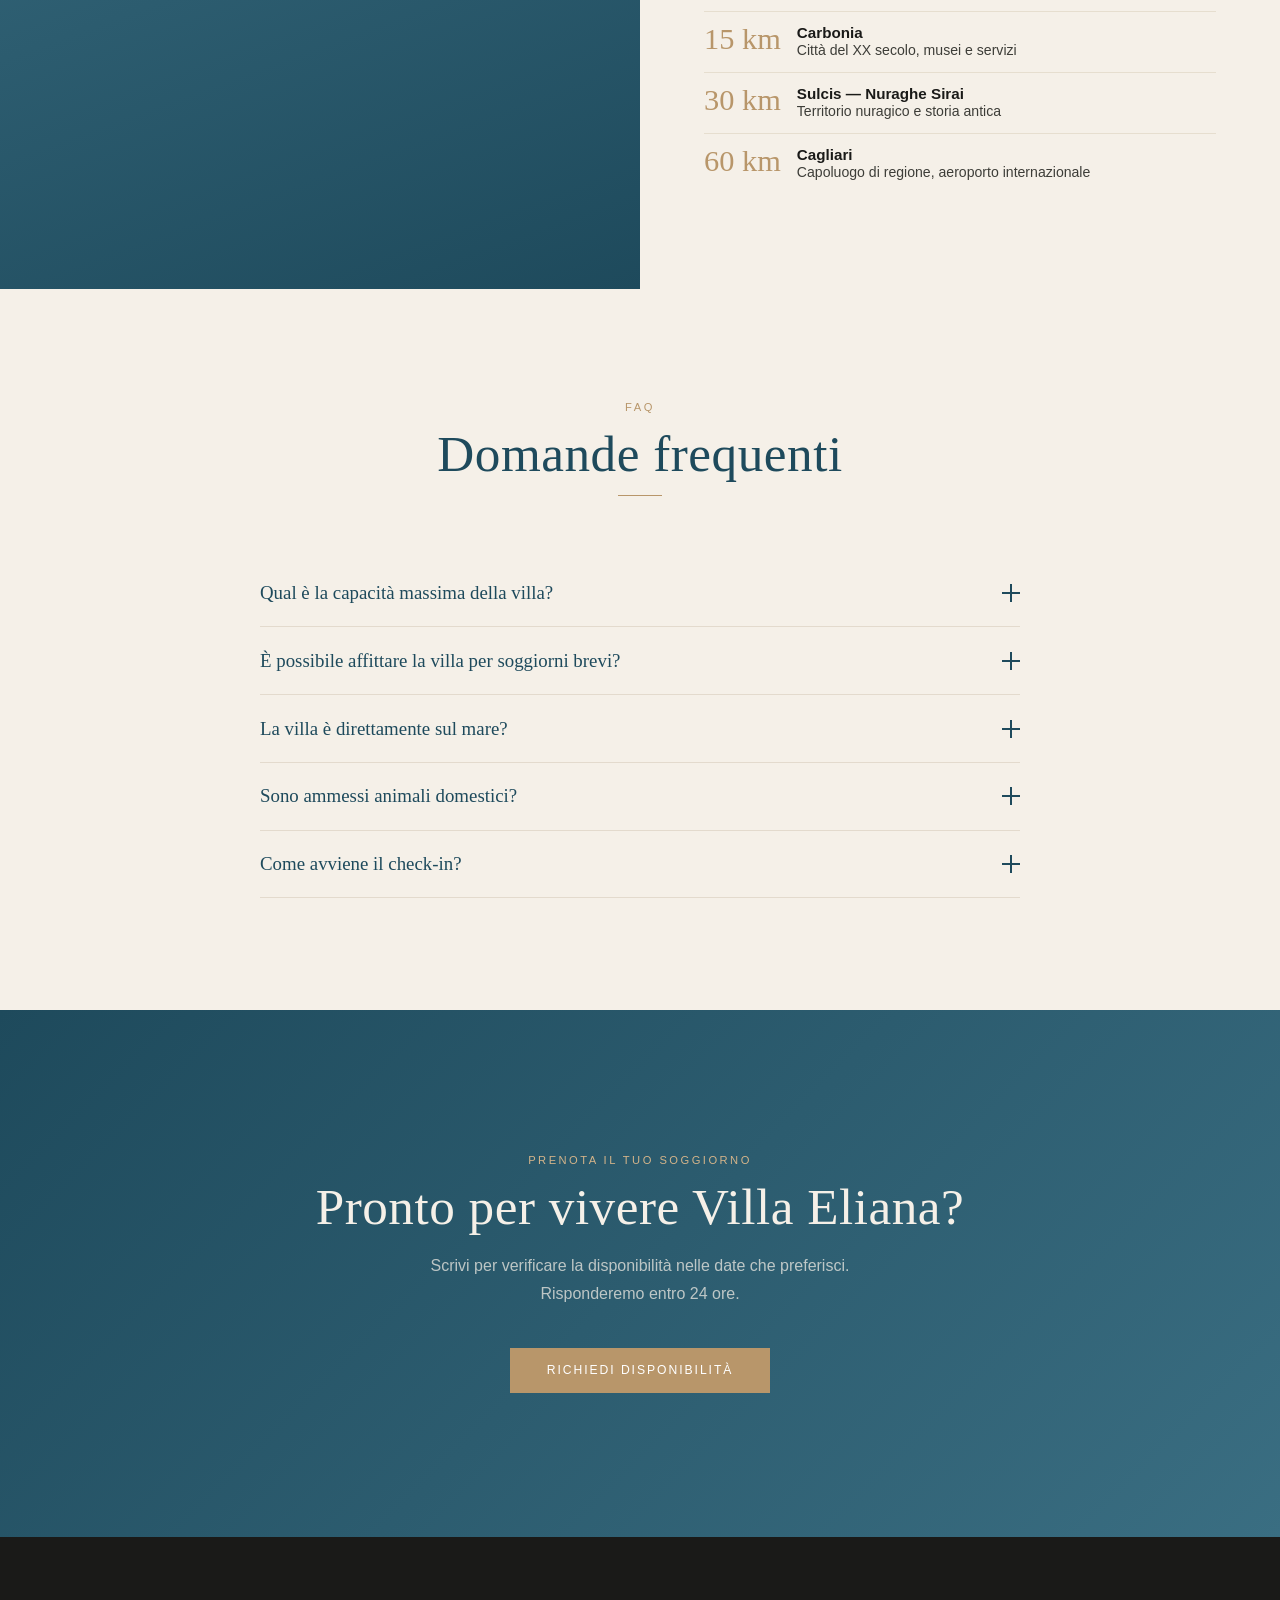
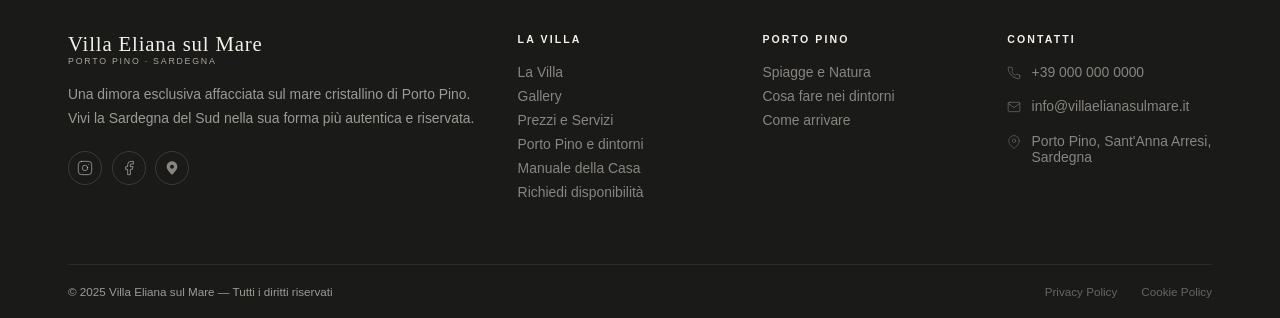
==== commit bed6f110: "Update index.html" ====
--- a/index.html
+++ b/index.html
@@ -120,6 +120,7 @@
         <a href="villa.html" class="nav-link">La Villa</a>
         <a href="gallery.html" class="nav-link">Gallery</a>
         <a href="prezzi.html" class="nav-link">Prezzi</a>
+        <a href="dintorni.html" class="nav-link">Porto Pino e dintorni</a>
         <a href="manuale.html" class="nav-link">Manuale</a>
         <a href="contatti.html" class="nav-link btn btn--ghost nav-cta">Richiedi disponibilita</a>
       </nav>
@@ -293,7 +294,7 @@
           <div class="faq-ans" id="faq1"><div class="faq-ans-in">La villa pu&ograve; ospitare fino a 8 persone in totale comfort. Per maggiori dettagli sugli spazi e la disposizione delle camere, consulta la sezione <a href="prezzi.html">Prezzi e Servizi</a> o contattaci direttamente.</div></div>
         </div>
         <div class="faq-item">
-          <button class="faq-q" aria-expanded="false" aria-controls="faq2"><span>È possibile affittare la villa per soggiorni brevi?</span><span class="faq-icon" aria-hidden="true"></span></button>
+          <button class="faq-q" aria-expanded="false" aria-controls="faq2"><span>&Egrave; possibile affittare la villa per soggiorni brevi?</span><span class="faq-icon" aria-hidden="true"></span></button>
           <div class="faq-ans" id="faq2"><div class="faq-ans-in">In alta stagione il soggiorno minimo &egrave; di 7 notti (sabato-sabato). In bassa stagione sono possibili periodi pi&ugrave; brevi. Controlla la disponibilit&agrave; nella pagina <a href="prezzi.html">Prezzi e Servizi</a> o scrivici.</div></div>
         </div>
         <div class="faq-item">
@@ -342,6 +343,7 @@
           <a href="villa.html">La Villa</a>
           <a href="gallery.html">Gallery</a>
           <a href="prezzi.html">Prezzi e Servizi</a>
+          <a href="dintorni.html">Porto Pino e dintorni</a>
           <a href="manuale.html">Manuale della Casa</a>
           <a href="contatti.html">Richiedi disponibilit&agrave;</a>
         </nav>
@@ -349,9 +351,9 @@
       <div class="footer-col">
         <h5>Porto Pino</h5>
         <nav class="footer-links">
-          <a href="#">Spiagge e Natura</a>
-          <a href="#">Cosa fare nei dintorni</a>
-          <a href="#">Come arrivare</a>
+          <a href="dintorni.html">Spiagge e Natura</a>
+          <a href="dintorni.html">Cosa fare nei dintorni</a>
+          <a href="dintorni.html">Come arrivare</a>
         </nav>
       </div>
       <div class="footer-col">
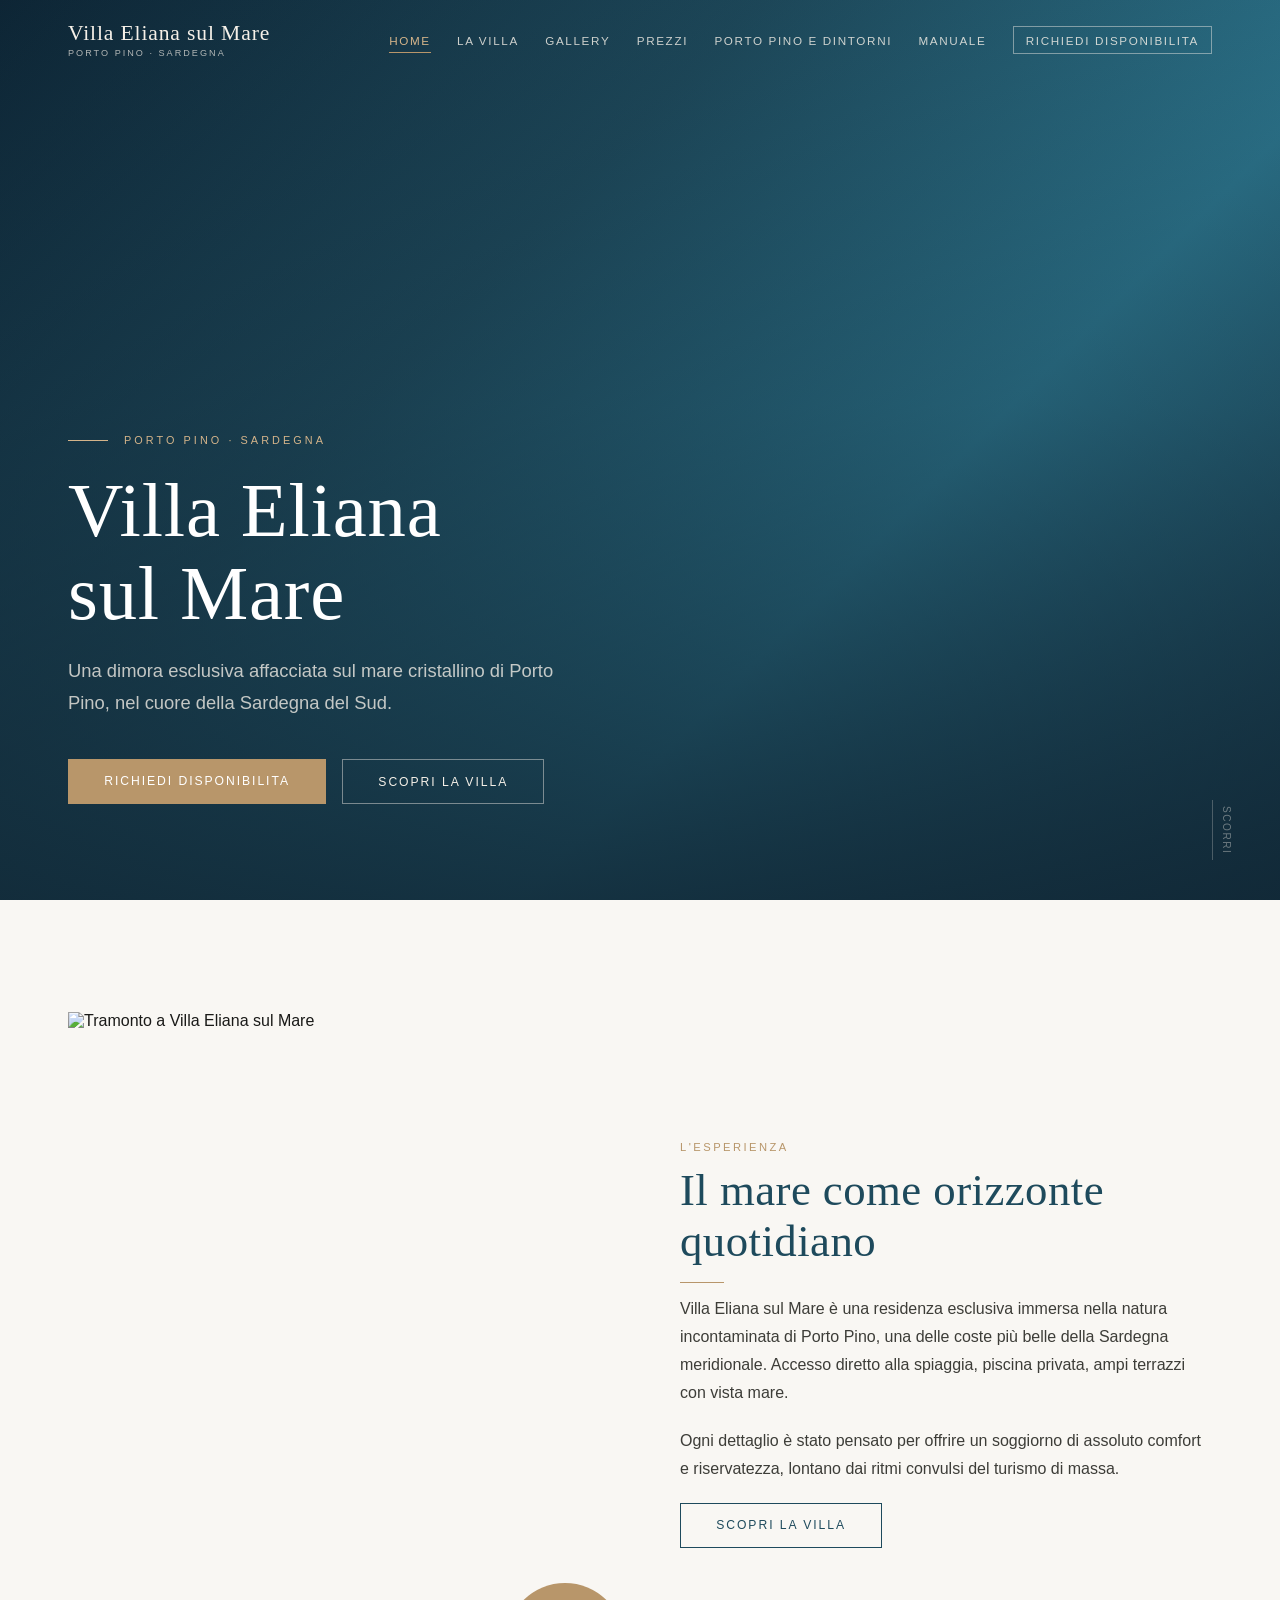
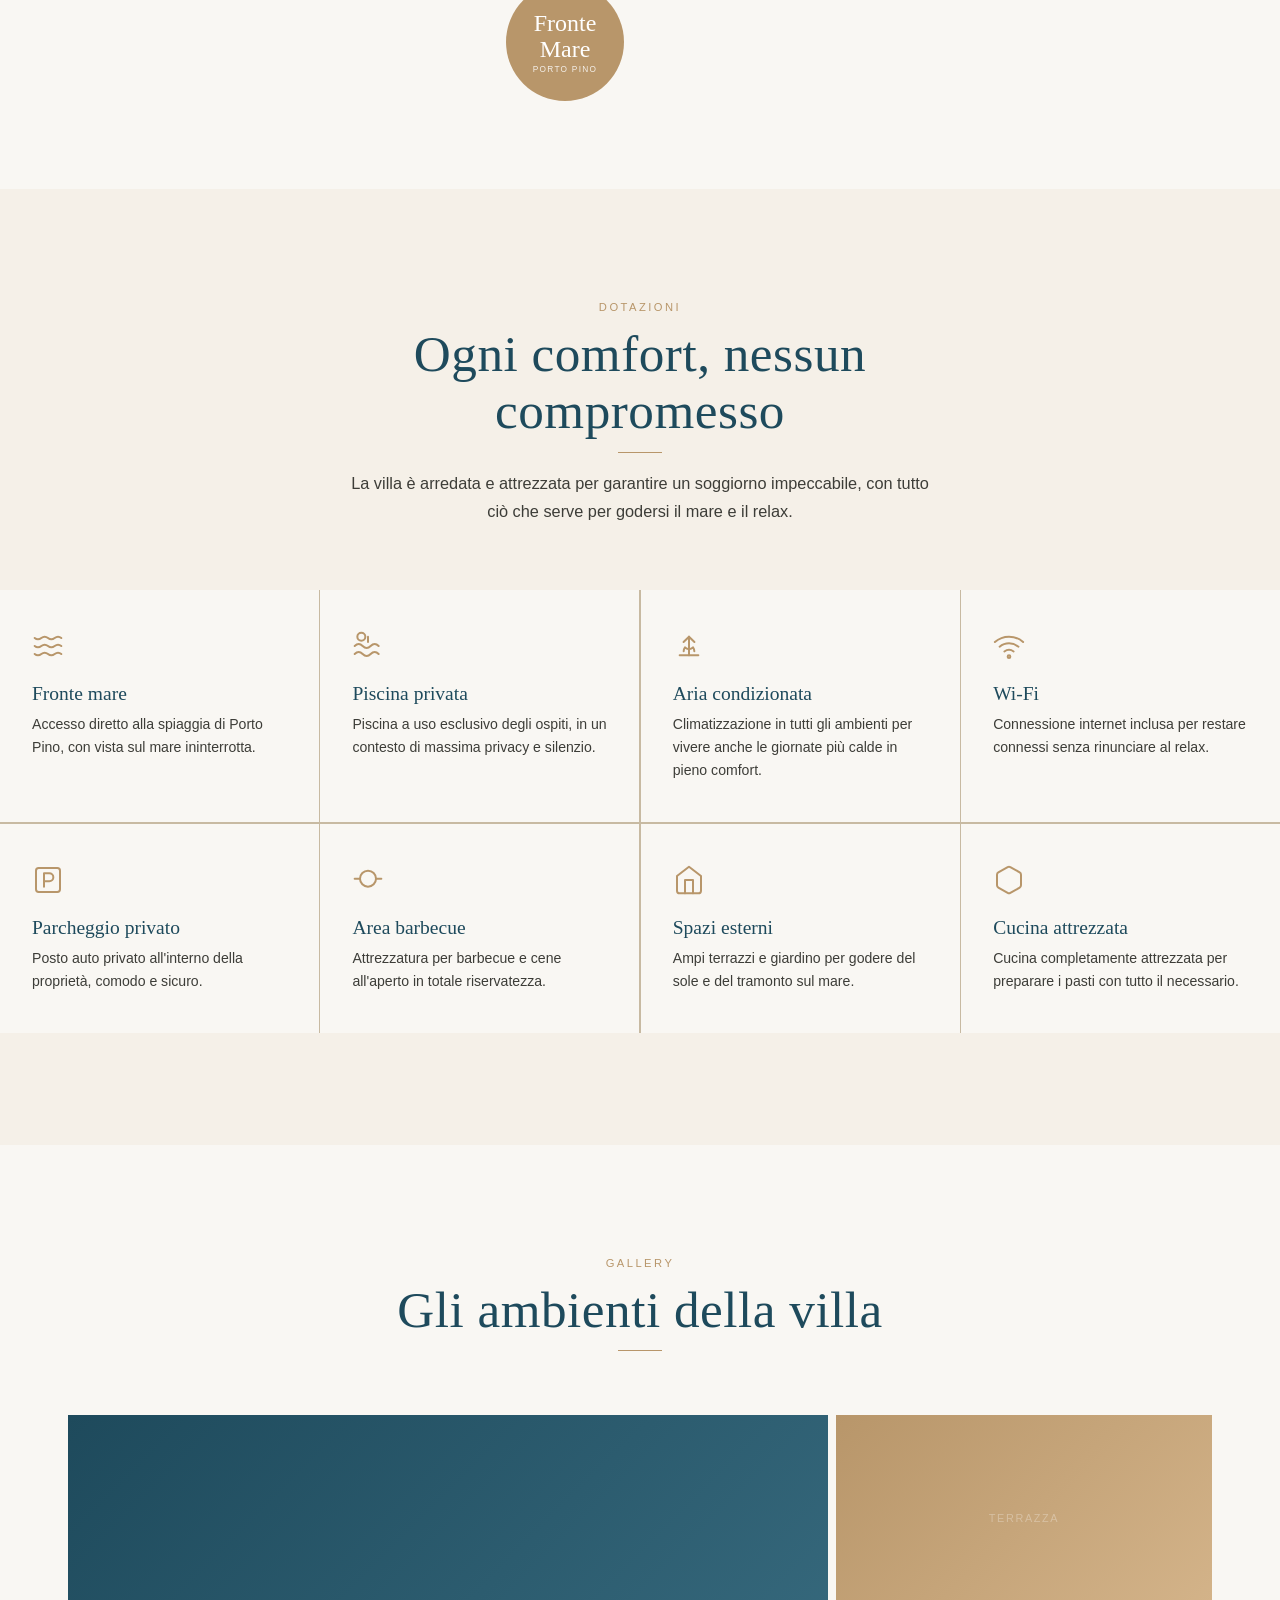
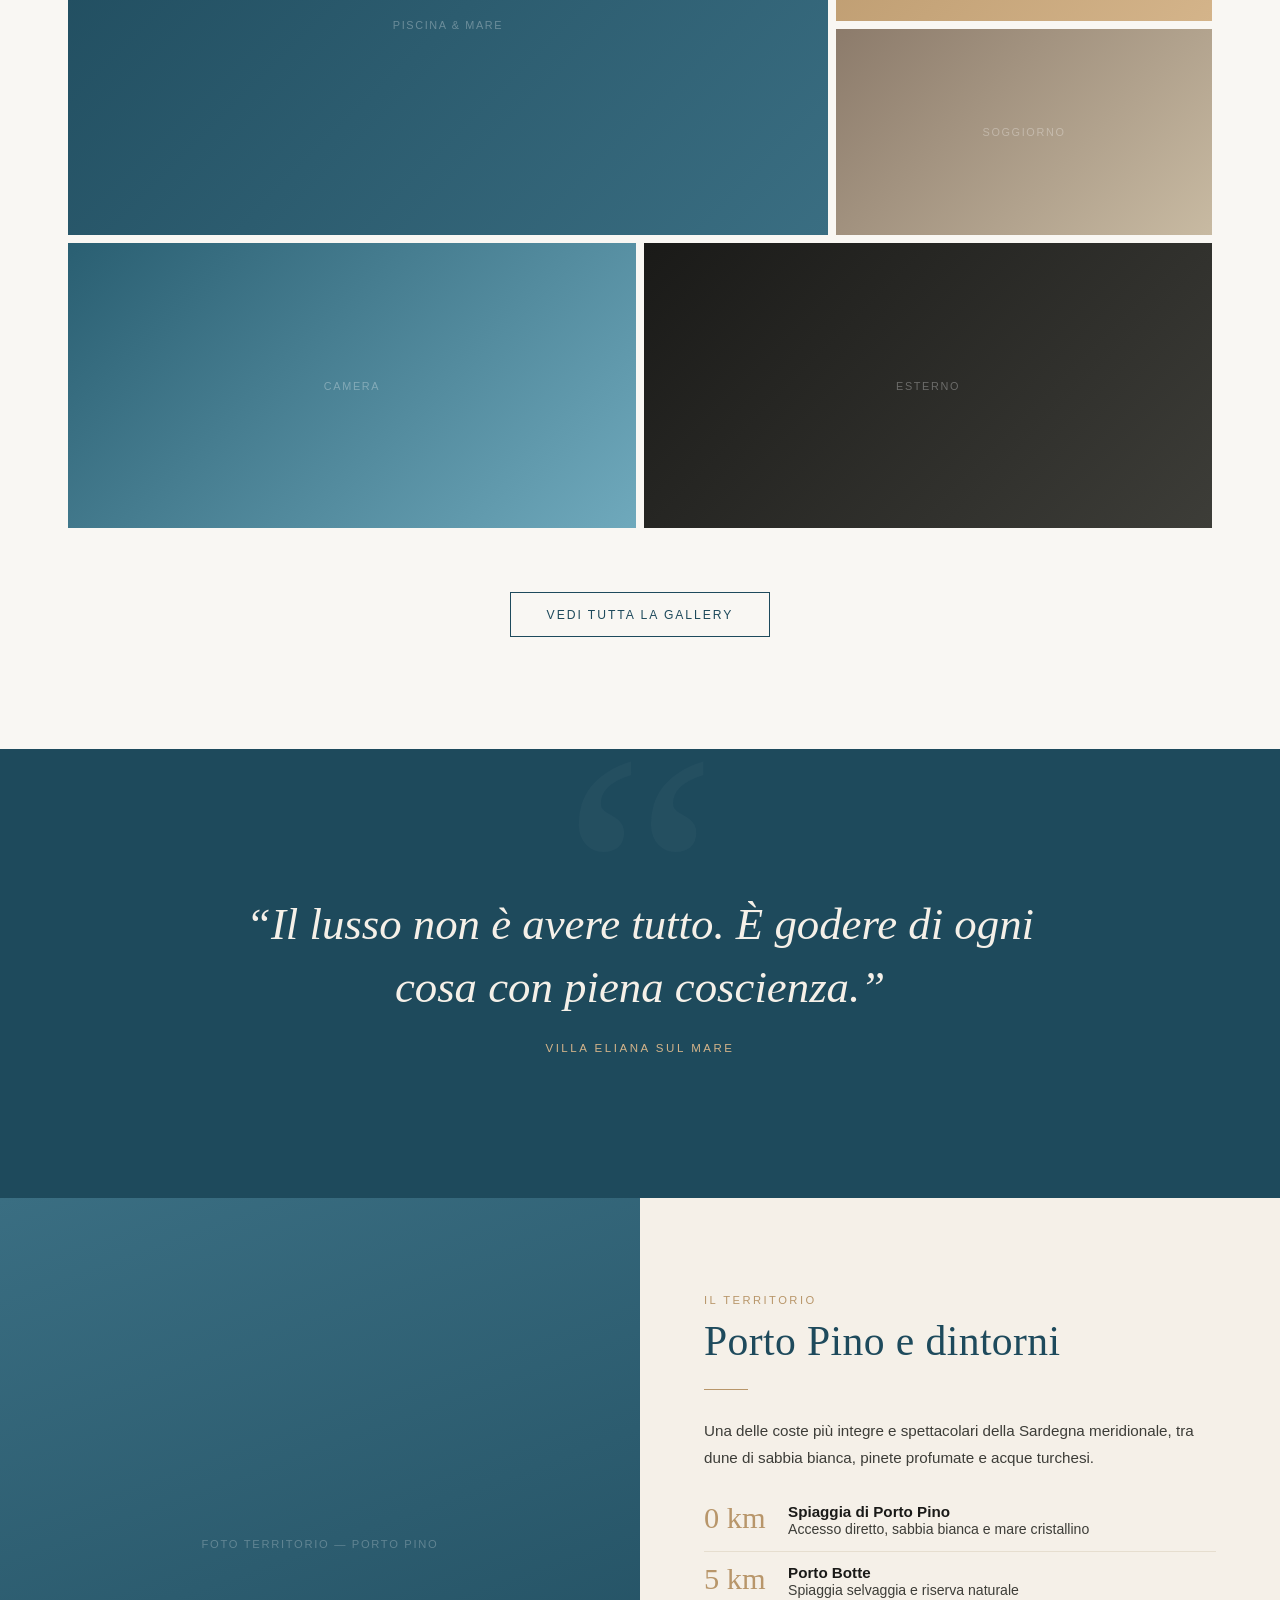
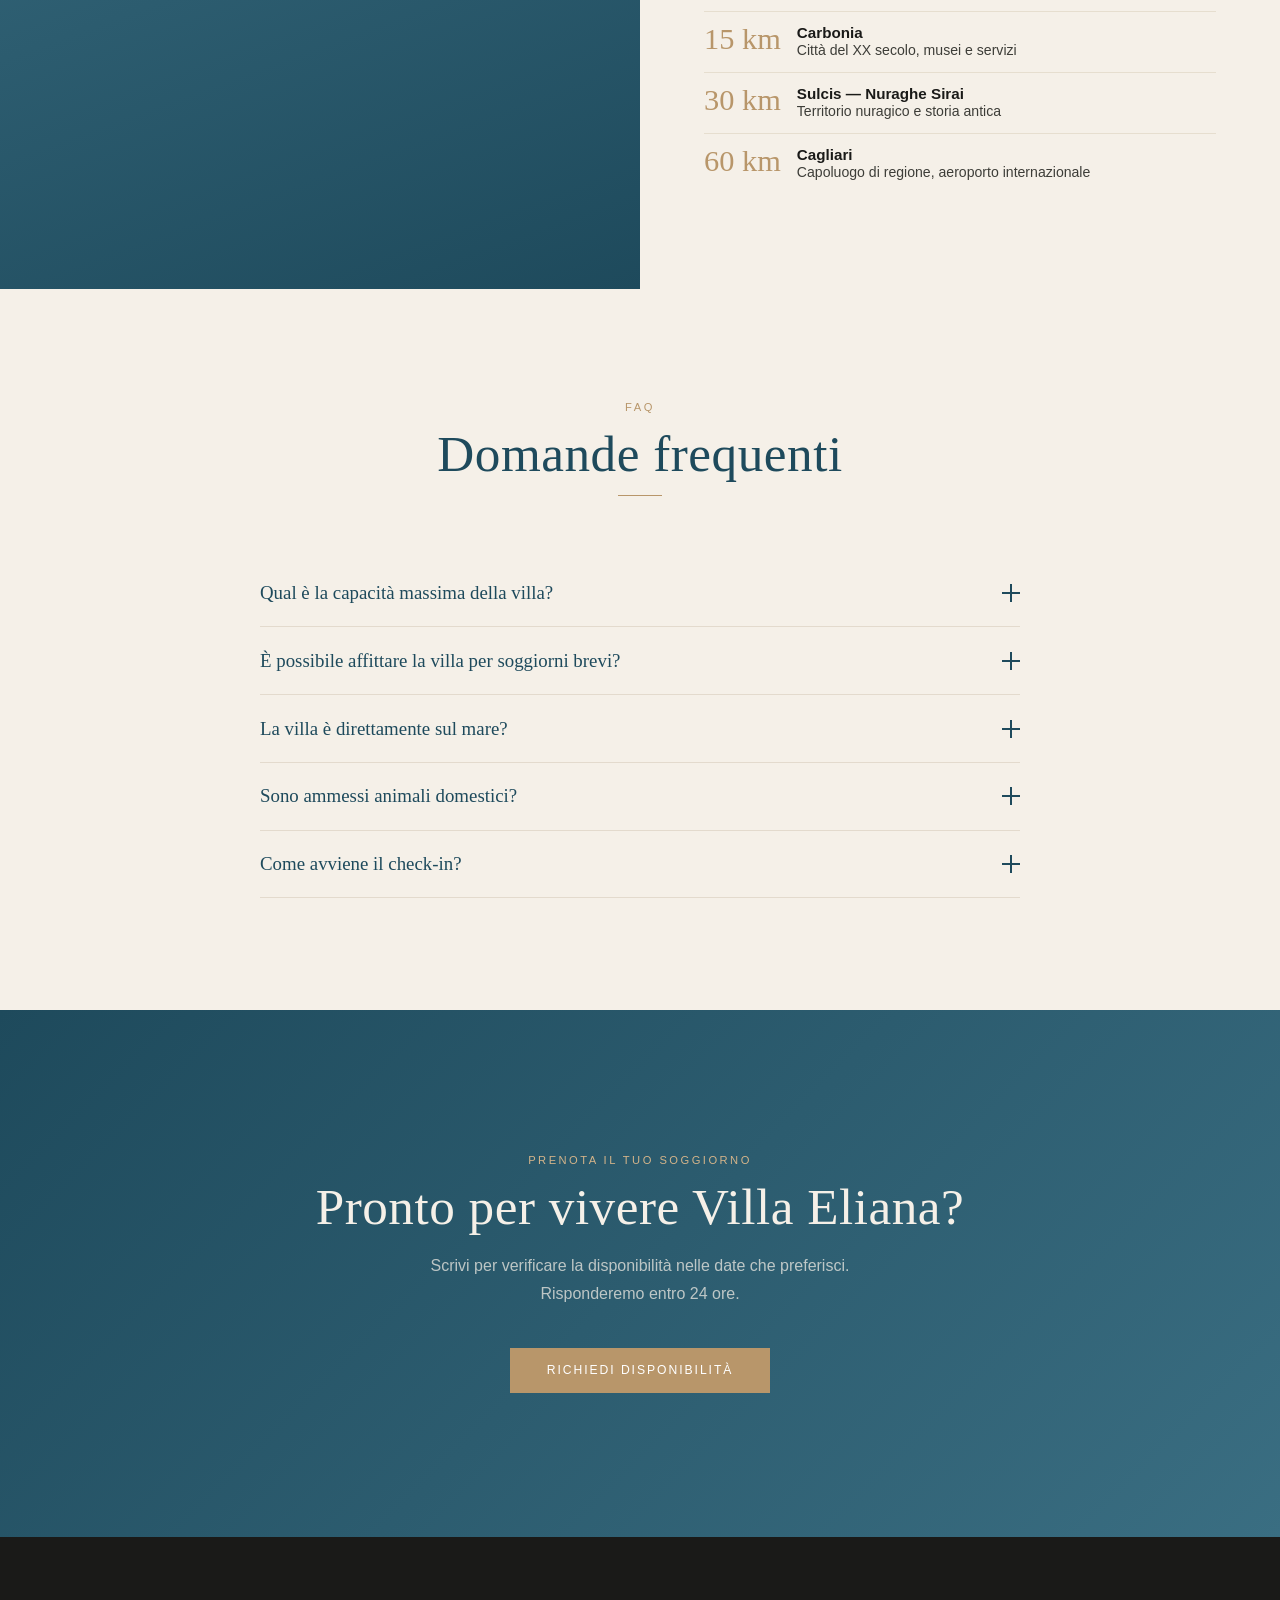
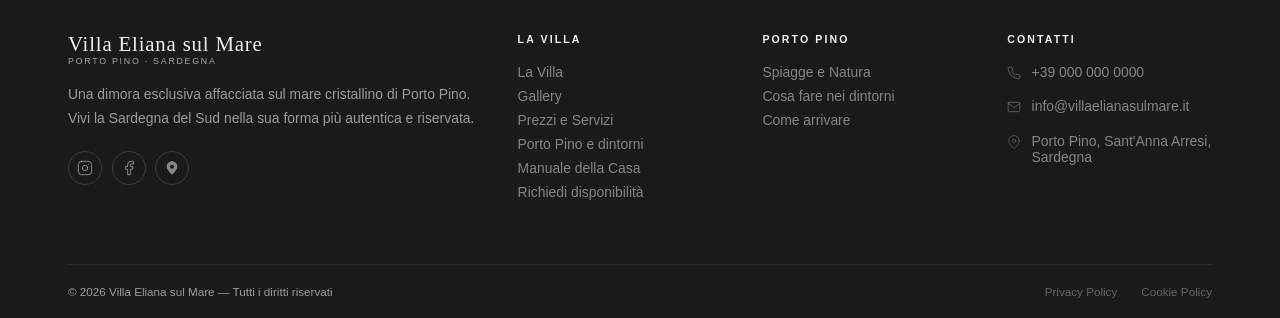
==== commit 8bed4a13: "Update index.html" ====
--- a/index.html
+++ b/index.html
@@ -120,7 +120,7 @@
         <a href="villa.html" class="nav-link">La Villa</a>
         <a href="gallery.html" class="nav-link">Gallery</a>
         <a href="prezzi.html" class="nav-link">Prezzi</a>
-        <a href="dintorni.html" class="nav-link">Porto Pino e dintorni</a>
+        <a href="portopino.html" class="nav-link">Porto Pino e dintorni</a>
         <a href="manuale.html" class="nav-link">Manuale</a>
         <a href="contatti.html" class="nav-link btn btn--ghost nav-cta">Richiedi disponibilita</a>
       </nav>
@@ -291,7 +291,7 @@
       <div class="faq-wrap" id="faq-accordion">
         <div class="faq-item">
           <button class="faq-q" aria-expanded="false" aria-controls="faq1"><span>Qual &egrave; la capacit&agrave; massima della villa?</span><span class="faq-icon" aria-hidden="true"></span></button>
-          <div class="faq-ans" id="faq1"><div class="faq-ans-in">La villa pu&ograve; ospitare fino a 8 persone in totale comfort. Per maggiori dettagli sugli spazi e la disposizione delle camere, consulta la sezione <a href="prezzi.html">Prezzi e Servizi</a> o contattaci direttamente.</div></div>
+          <div class="faq-ans" id="faq1"><div class="faq-ans-in">La villa pu&ograve; ospitare fino a 11 persone in totale comfort. Per maggiori dettagli sugli spazi e la disposizione delle camere, consulta la sezione <a href="prezzi.html">Prezzi e Servizi</a> o contattaci direttamente.</div></div>
         </div>
         <div class="faq-item">
           <button class="faq-q" aria-expanded="false" aria-controls="faq2"><span>&Egrave; possibile affittare la villa per soggiorni brevi?</span><span class="faq-icon" aria-hidden="true"></span></button>
@@ -343,7 +343,7 @@
           <a href="villa.html">La Villa</a>
           <a href="gallery.html">Gallery</a>
           <a href="prezzi.html">Prezzi e Servizi</a>
-          <a href="dintorni.html">Porto Pino e dintorni</a>
+          <a href="portopino.html">Porto Pino e dintorni</a>
           <a href="manuale.html">Manuale della Casa</a>
           <a href="contatti.html">Richiedi disponibilit&agrave;</a>
         </nav>
@@ -351,9 +351,9 @@
       <div class="footer-col">
         <h5>Porto Pino</h5>
         <nav class="footer-links">
-          <a href="dintorni.html">Spiagge e Natura</a>
-          <a href="dintorni.html">Cosa fare nei dintorni</a>
-          <a href="dintorni.html">Come arrivare</a>
+          <a href="portopino.html">Spiagge e Natura</a>
+          <a href="portopino.html">Cosa fare nei dintorni</a>
+          <a href="portopino.html">Come arrivare</a>
         </nav>
       </div>
       <div class="footer-col">
@@ -366,7 +366,7 @@
       </div>
     </div>
     <div class="footer-bottom">
-      <span>&copy; 2025 Villa Eliana sul Mare &mdash; Tutti i diritti riservati</span>
+      <span>&copy; 2026 Villa Eliana sul Mare &mdash; Tutti i diritti riservati</span>
       <div class="footer-policy"><a href="#">Privacy Policy</a><a href="#">Cookie Policy</a></div>
     </div>
   </div>
